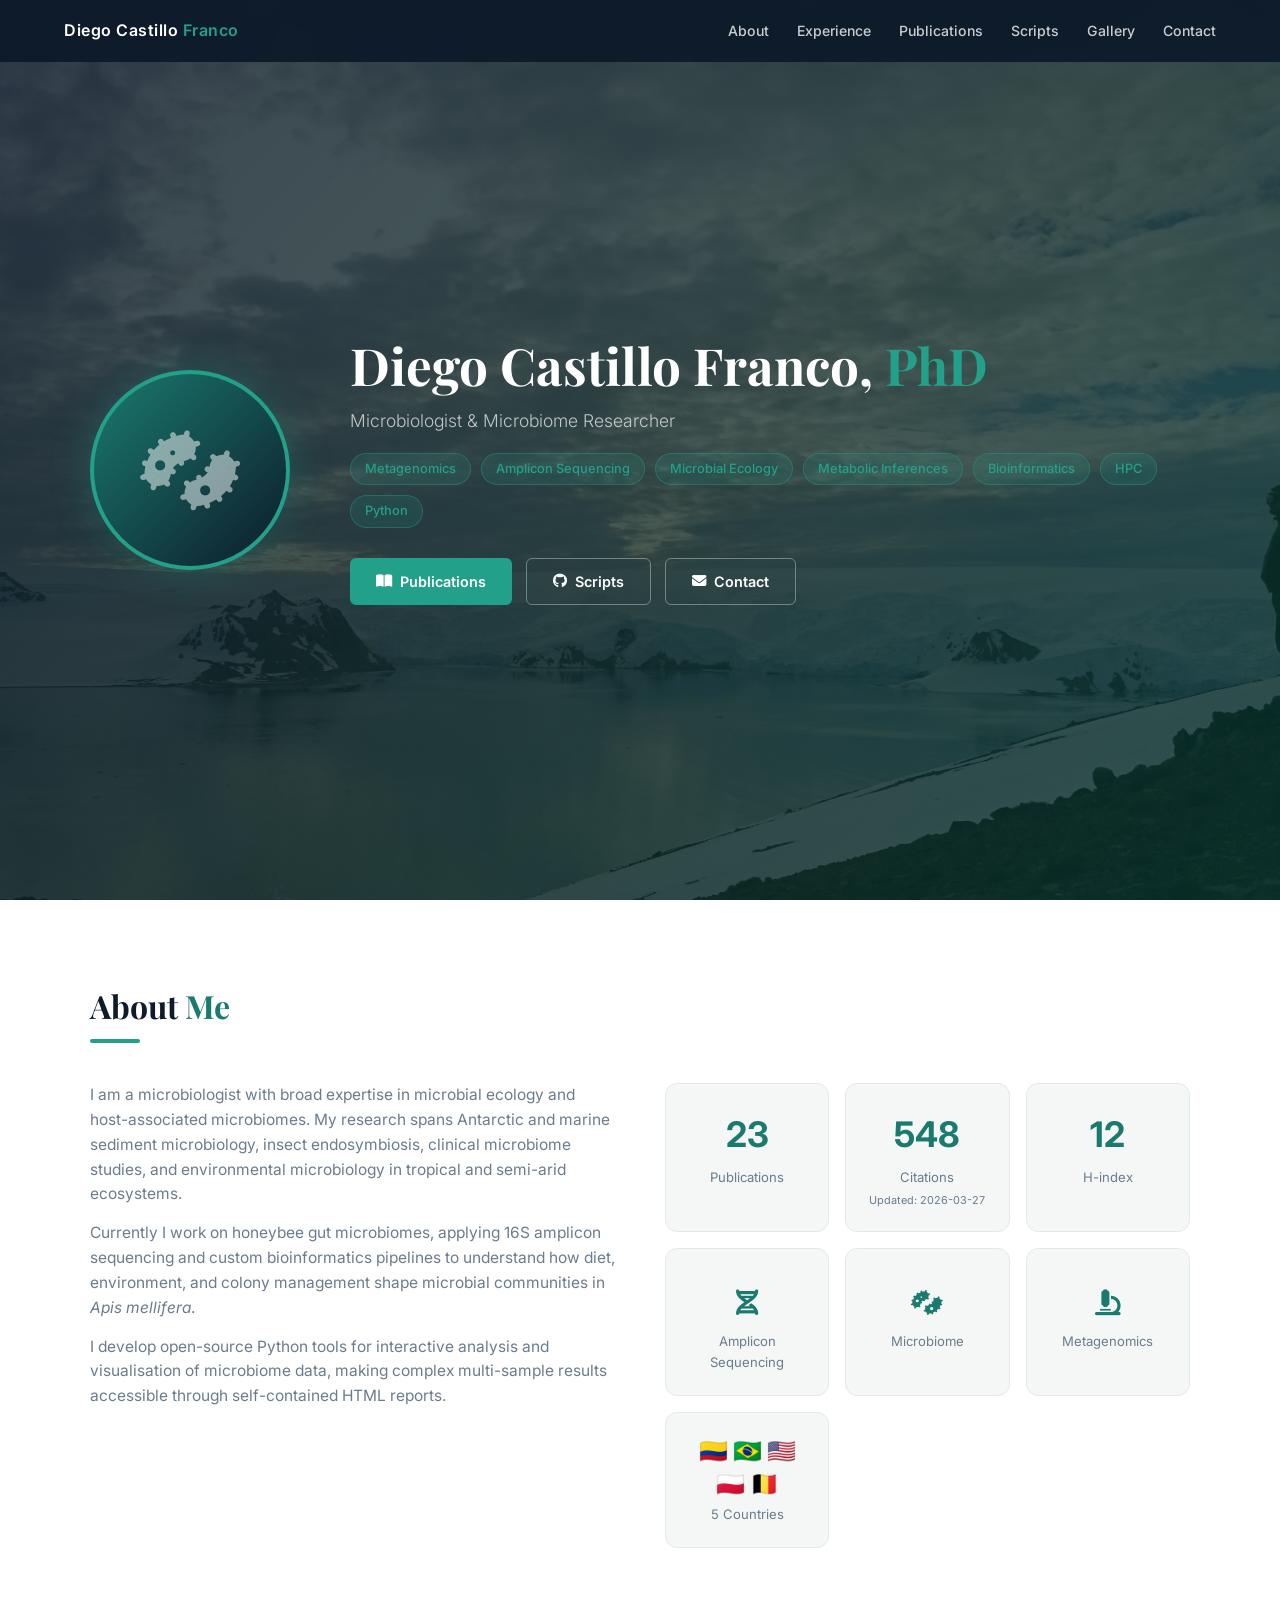
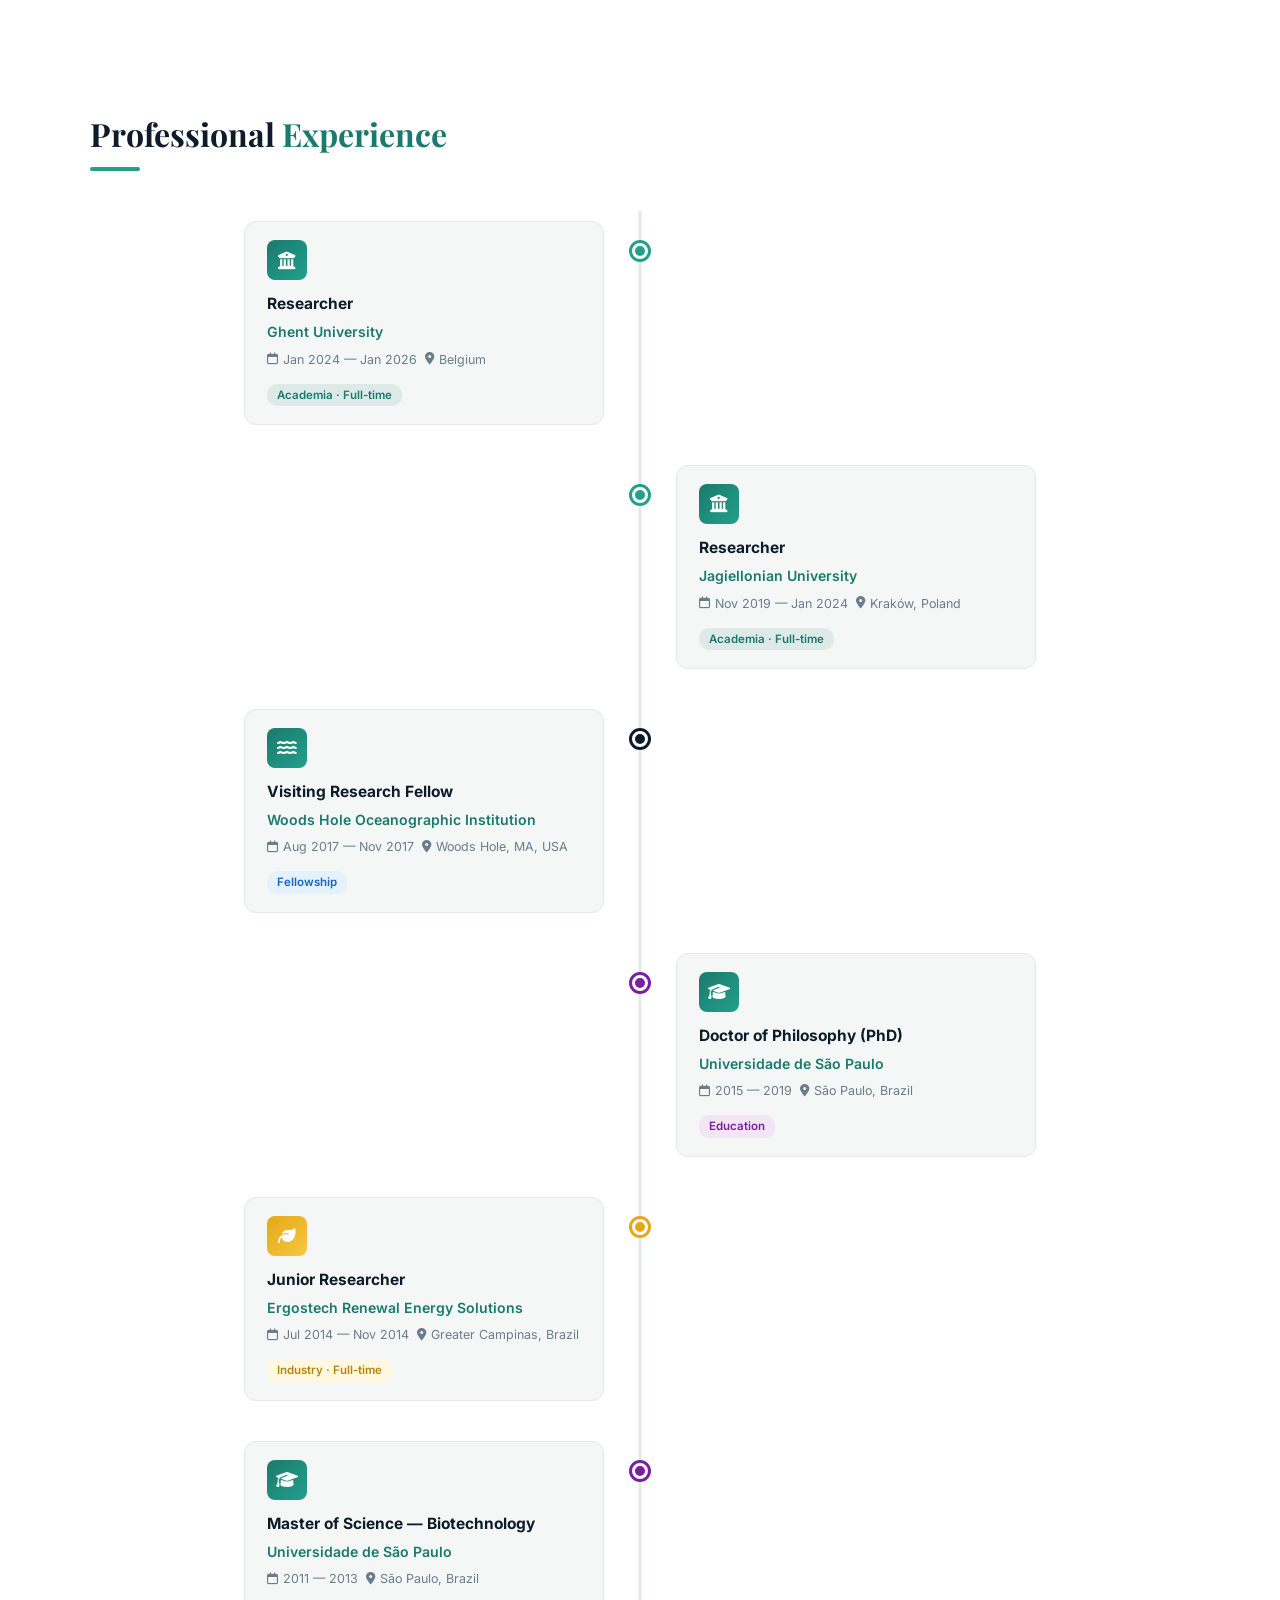
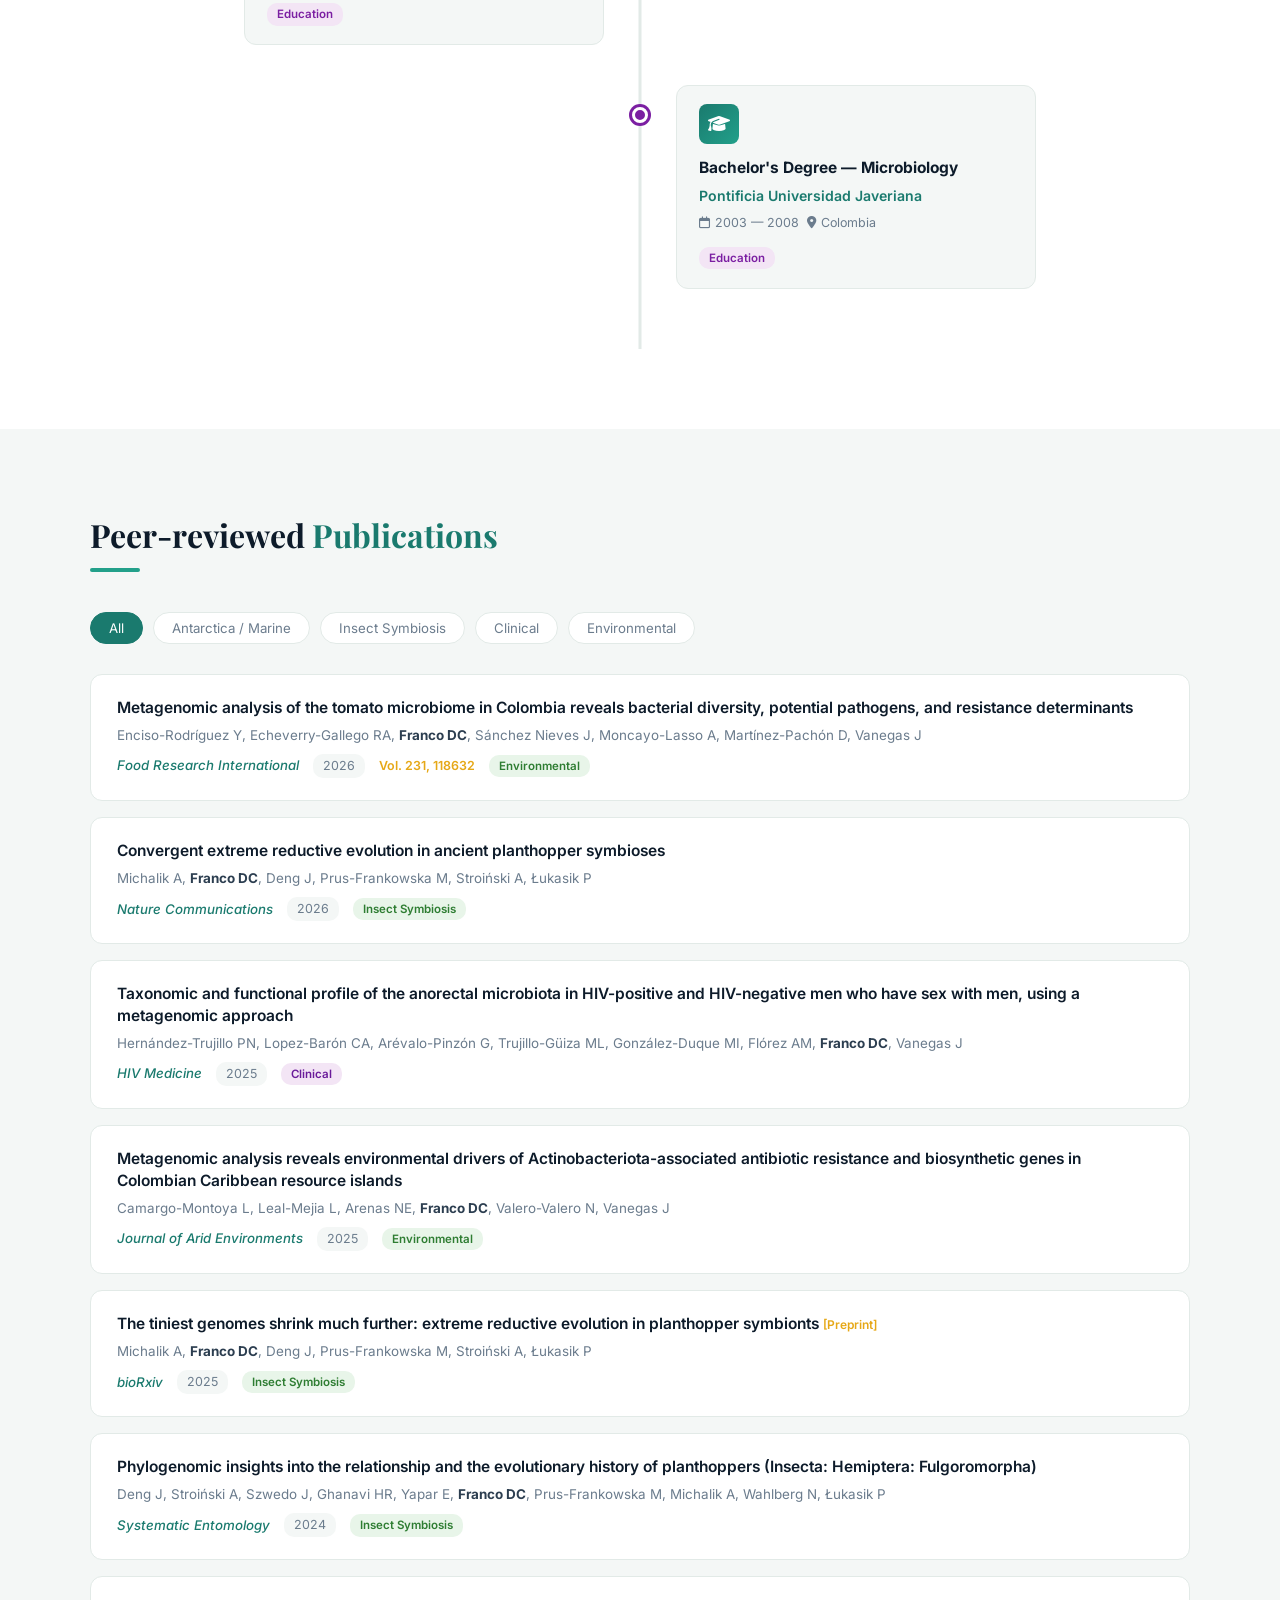
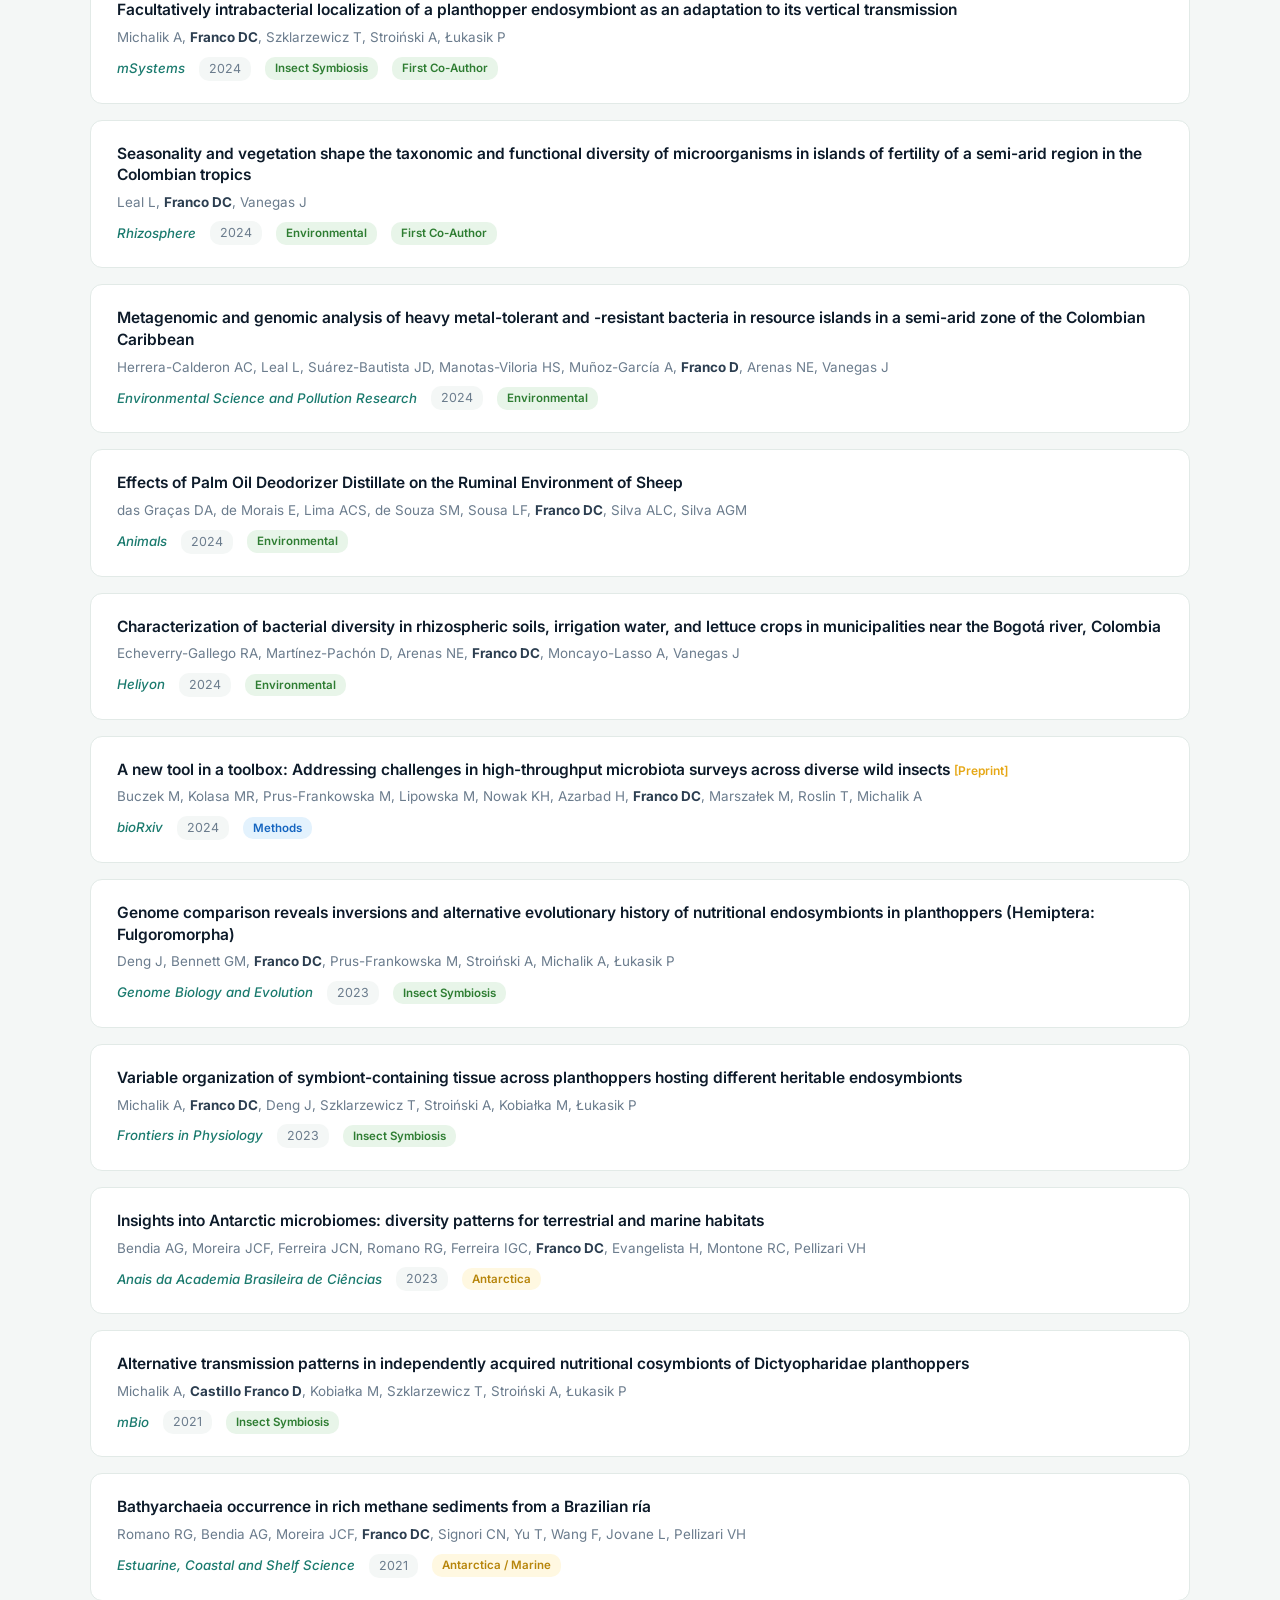
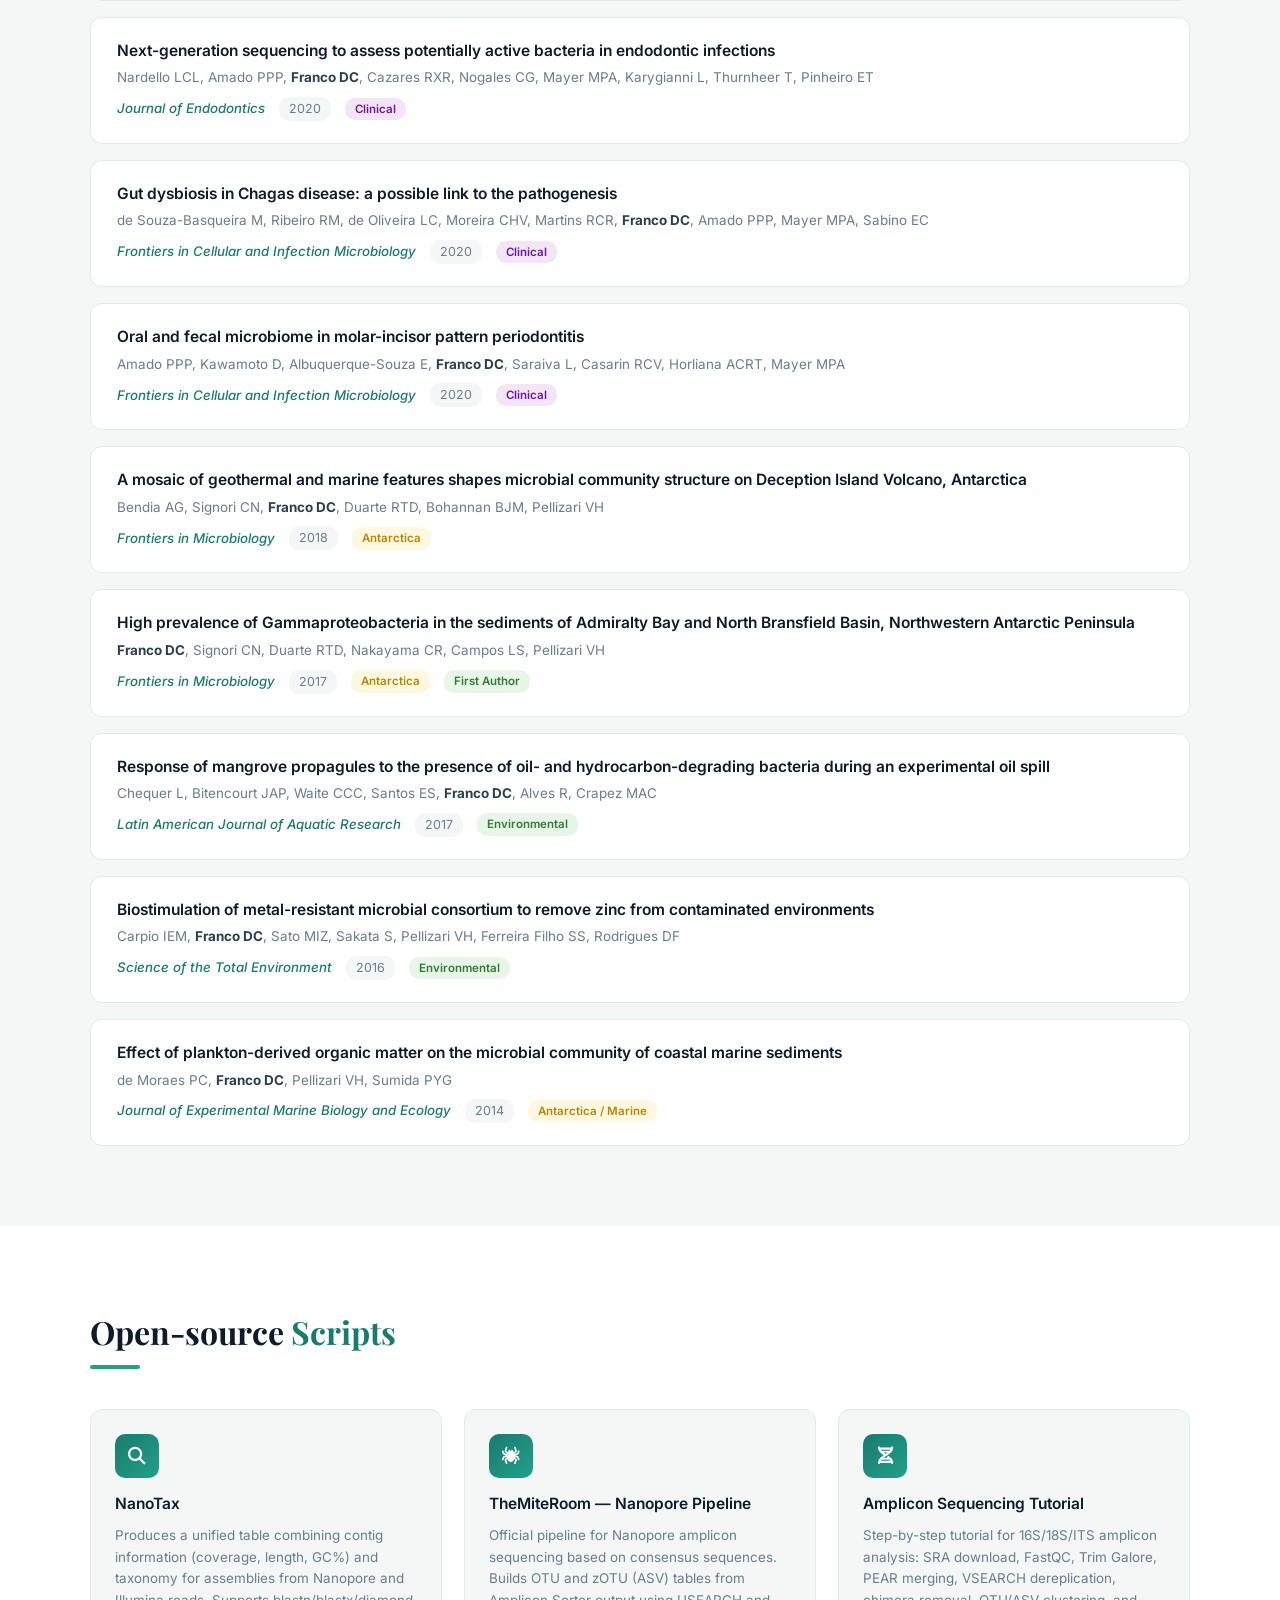
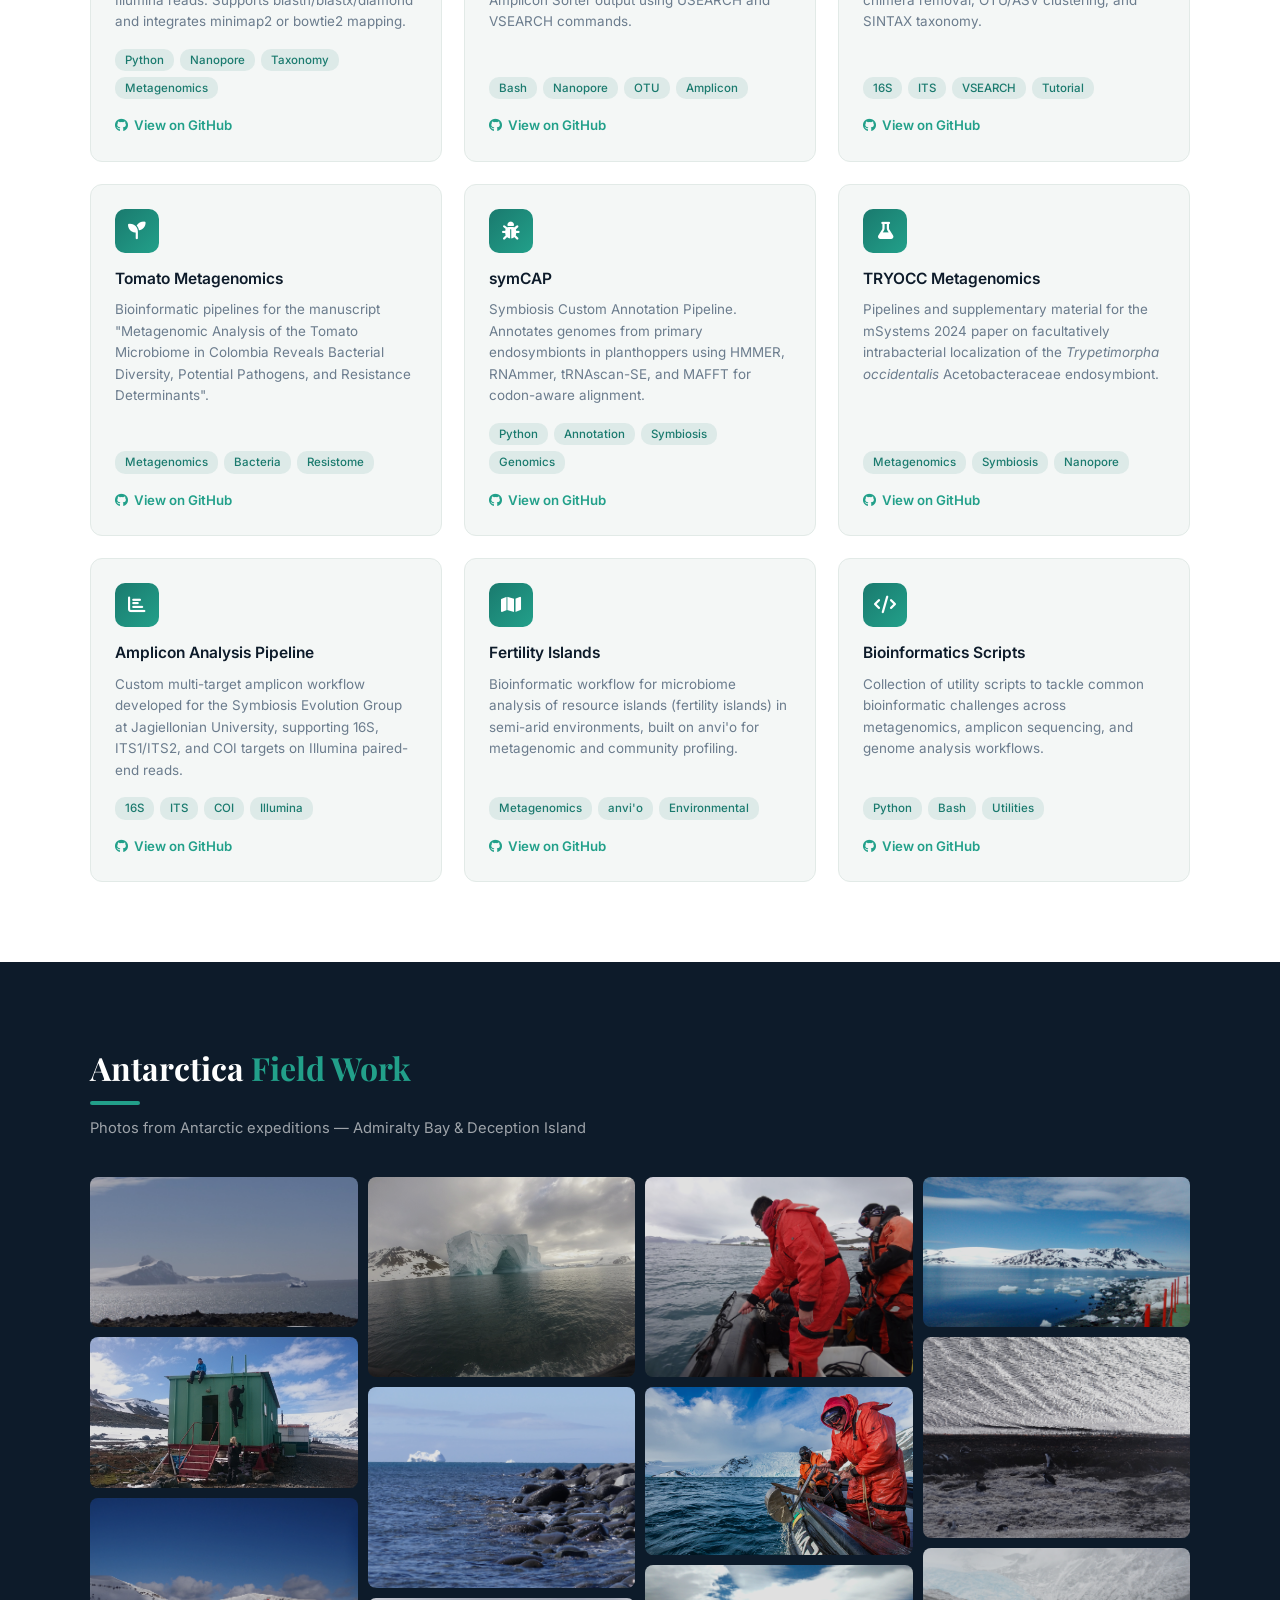
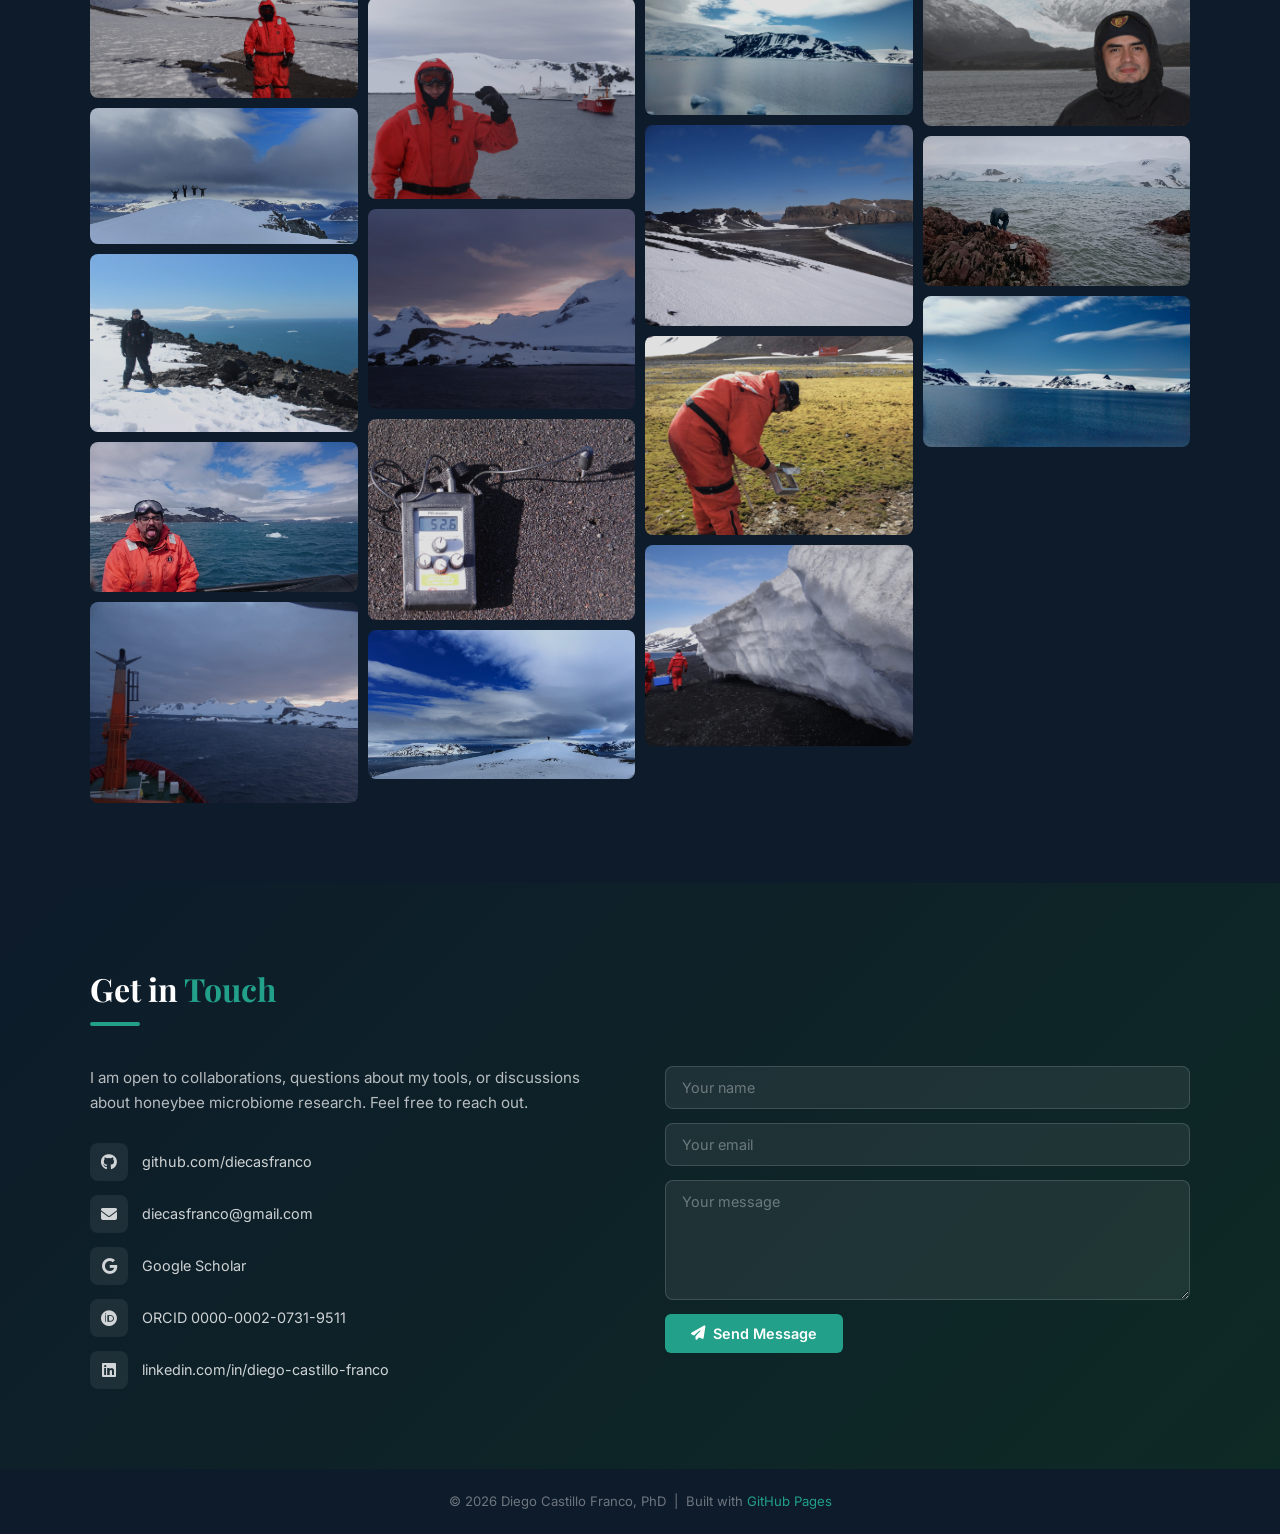
==== index.html @ 4d7ad2fe "Remove deleted photos from gallery grid, reindex lightbox Co-Authored-By: Claude Sonnet 4.6 <noreply" ====
<!DOCTYPE html>
<html lang="en">
<head>
  <meta charset="UTF-8">
  <meta name="viewport" content="width=device-width, initial-scale=1.0">
  <title>Diego Castillo Franco, PhD — Microbiome Researcher</title>
  <link href="https://fonts.googleapis.com/css2?family=Inter:wght@300;400;500;600;700&family=Playfair+Display:wght@700&display=swap" rel="stylesheet">
  <link rel="stylesheet" href="https://cdnjs.cloudflare.com/ajax/libs/font-awesome/6.5.0/css/all.min.css">
  <style>
    :root {
      --navy:   #0d1b2a;
      --teal:   #1a7a6e;
      --teal2:  #22a08a;
      --gold:   #e6a817;
      --light:  #f4f7f6;
      --white:  #ffffff;
      --text:   #2c3e50;
      --muted:  #6b7c8d;
      --card:   #ffffff;
      --border: #e2eae7;
    }

    * { box-sizing: border-box; margin: 0; padding: 0; }

    html { scroll-behavior: smooth; }

    body {
      font-family: 'Inter', sans-serif;
      color: var(--text);
      background: var(--light);
      line-height: 1.6;
    }

    /* ── NAV ── */
    nav {
      position: fixed; top: 0; left: 0; right: 0; z-index: 100;
      background: rgba(13,27,42,0.96);
      backdrop-filter: blur(8px);
      display: flex; align-items: center; justify-content: space-between;
      padding: 0 5%;
      height: 62px;
    }
    .nav-logo {
      color: var(--white); font-weight: 600; font-size: 1rem; letter-spacing: .5px;
      text-decoration: none;
    }
    .nav-logo span { color: var(--teal2); }
    .nav-links { display: flex; gap: 28px; list-style: none; }
    .nav-links a {
      color: rgba(255,255,255,.78); text-decoration: none; font-size: .88rem;
      font-weight: 500; transition: color .2s;
    }
    .nav-links a:hover { color: var(--teal2); }

    /* ── HERO ── */
    #hero {
      min-height: 100vh;
      background: url("antartica/DSC_0459.JPG") center center / cover no-repeat;
      display: flex; align-items: center;
      padding: 100px 5% 60px;
      position: relative; overflow: hidden;
    }
    #hero::before {
      content: "";
      position: absolute; inset: 0;
      background: linear-gradient(135deg, rgba(13,27,42,0.82) 0%, rgba(14,42,37,0.75) 55%, rgba(10,61,53,0.70) 100%);
    }
    .hero-inner {
      max-width: 1100px; margin: 0 auto;
      display: flex; align-items: center; gap: 60px;
      position: relative;
    }
    .hero-avatar {
      width: 200px; height: 200px; flex-shrink: 0;
      border-radius: 50%;
      border: 4px solid var(--teal2);
      background: linear-gradient(135deg, var(--teal) 0%, var(--navy) 100%);
      display: flex; align-items: center; justify-content: center;
      font-size: 5rem; color: rgba(255,255,255,.5);
      box-shadow: 0 0 40px rgba(34,160,138,.3);
      overflow: hidden;
    }
    .hero-avatar img {
      width: 100%; height: 100%; object-fit: cover; border-radius: 50%;
    }
    .hero-text h1 {
      font-family: 'Playfair Display', serif;
      font-size: clamp(2rem, 4vw, 3.2rem);
      color: var(--white);
      line-height: 1.2;
    }
    .hero-text h1 span { color: var(--teal2); }
    .hero-subtitle {
      margin-top: 10px;
      font-size: 1.1rem; color: rgba(255,255,255,.7); font-weight: 300;
    }
    .hero-tags {
      margin-top: 18px; display: flex; flex-wrap: wrap; gap: 10px;
    }
    .tag {
      background: rgba(34,160,138,.15);
      border: 1px solid rgba(34,160,138,.4);
      color: var(--teal2);
      padding: 5px 14px; border-radius: 20px;
      font-size: .8rem; font-weight: 500;
    }
    .hero-btns { margin-top: 30px; display: flex; gap: 14px; flex-wrap: wrap; }
    .btn {
      padding: 11px 26px; border-radius: 6px;
      font-size: .9rem; font-weight: 600;
      text-decoration: none; transition: all .2s; cursor: pointer;
      display: inline-flex; align-items: center; gap: 8px;
    }
    .btn-primary { background: var(--teal2); color: var(--white); }
    .btn-primary:hover { background: #1d8f7e; transform: translateY(-1px); }
    .btn-outline {
      background: transparent; color: var(--white);
      border: 1px solid rgba(255,255,255,.35);
    }
    .btn-outline:hover { border-color: var(--teal2); color: var(--teal2); transform: translateY(-1px); }

    /* ── SECTIONS ── */
    section { padding: 80px 5%; }
    .section-inner { max-width: 1100px; margin: 0 auto; }
    .section-title {
      font-family: 'Playfair Display', serif;
      font-size: 2rem; color: var(--navy);
      margin-bottom: 8px;
    }
    .section-title span { color: var(--teal); }
    .section-line {
      width: 50px; height: 4px;
      background: var(--teal2); border-radius: 2px;
      margin-bottom: 40px;
    }

    /* ── ABOUT ── */
    #about { background: var(--white); }
    .about-grid {
      display: grid; grid-template-columns: 1fr 1fr; gap: 50px;
      align-items: start;
    }
    .about-text p { color: var(--muted); margin-bottom: 14px; font-size: .97rem; }
    .about-stats {
      display: grid; grid-template-columns: repeat(auto-fill, minmax(120px, 1fr)); gap: 16px;
    }
    .stat-card {
      background: var(--light);
      border-radius: 12px; padding: 22px;
      text-align: center;
      border: 1px solid var(--border);
    }
    .stat-card .num {
      font-size: 2.2rem; font-weight: 700; color: var(--teal);
    }
    .stat-card .lbl { font-size: .82rem; color: var(--muted); margin-top: 4px; }

    /* ── TIMELINE ── */
    #experience { background: var(--white); }
    .timeline {
      position: relative; max-width: 860px; margin: 0 auto;
      padding: 10px 0 20px;
    }
    .timeline::before {
      content: ""; position: absolute;
      left: 50%; top: 0; bottom: 0;
      width: 3px; background: var(--border);
      transform: translateX(-50%);
    }
    .tl-item {
      display: flex; justify-content: flex-end;
      padding-right: calc(50% + 36px);
      margin-bottom: 40px; position: relative;
    }
    .tl-item.right {
      justify-content: flex-start;
      padding-right: 0; padding-left: calc(50% + 36px);
    }
    .tl-dot {
      position: absolute; left: 50%; top: 22px;
      width: 16px; height: 16px; border-radius: 50%;
      background: var(--teal2); border: 3px solid var(--white);
      box-shadow: 0 0 0 3px var(--teal2);
      transform: translateX(-50%); z-index: 1;
    }
    .tl-dot.gold  { background: var(--gold);  box-shadow: 0 0 0 3px var(--gold); }
    .tl-dot.navy  { background: var(--navy);  box-shadow: 0 0 0 3px var(--navy); }
    .tl-card {
      background: var(--light); border: 1px solid var(--border);
      border-radius: 12px; padding: 18px 22px;
      max-width: 360px; width: 100%;
      transition: box-shadow .2s, transform .2s;
    }
    .tl-card:hover { box-shadow: 0 6px 24px rgba(0,0,0,.08); transform: translateY(-2px); }
    .tl-card .tl-role {
      font-weight: 700; color: var(--navy); font-size: .97rem; margin-bottom: 4px;
    }
    .tl-card .tl-org {
      font-size: .88rem; color: var(--teal); font-weight: 600; margin-bottom: 6px;
    }
    .tl-card .tl-meta {
      display: flex; flex-wrap: wrap; gap: 8px; margin-bottom: 8px;
    }
    .tl-card .tl-date {
      font-size: .78rem; color: var(--muted);
      display: flex; align-items: center; gap: 5px;
    }
    .tl-card .tl-loc {
      font-size: .78rem; color: var(--muted);
      display: flex; align-items: center; gap: 5px;
    }
    .tl-type {
      display: inline-block; font-size: .72rem; font-weight: 600;
      padding: 2px 10px; border-radius: 10px; margin-top: 6px;
    }
    .tl-type.academia  { background: rgba(26,122,110,.1); color: var(--teal); }
    .tl-type.industry  { background: #fff8e1; color: #b7850a; }
    .tl-type.fellowship{ background: #e3f2fd; color: #1565c0; }
    .tl-logo {
      height: 40px; margin-bottom: 12px;
      display: flex; align-items: center;
    }
    .tl-logo img {
      max-height: 40px; max-width: 160px;
      object-fit: contain; filter: none;
    }
    .tl-logo .tl-logo-icon {
      width: 40px; height: 40px; border-radius: 8px;
      background: linear-gradient(135deg, var(--teal) 0%, var(--teal2) 100%);
      display: flex; align-items: center; justify-content: center;
      color: white; font-size: 1.1rem;
    }

    @media (max-width: 768px) {
      .timeline::before { left: 18px; }
      .tl-item, .tl-item.right {
        justify-content: flex-start;
        padding-right: 0; padding-left: 50px;
      }
      .tl-dot { left: 18px; }
      .tl-card { max-width: 100%; }
    }

    /* ── PUBLICATIONS ── */
    #publications { background: var(--light); }
    .pub-filters {
      display: flex; gap: 10px; flex-wrap: wrap; margin-bottom: 30px;
    }
    .filter-btn {
      padding: 7px 18px; border-radius: 20px; border: 1px solid var(--border);
      background: var(--white); color: var(--muted); font-size: .83rem;
      cursor: pointer; transition: all .2s; font-family: inherit;
    }
    .filter-btn.active, .filter-btn:hover {
      background: var(--teal); color: var(--white); border-color: var(--teal);
    }
    .pub-list { display: flex; flex-direction: column; gap: 16px; }
    .pub-card {
      background: var(--card); border-radius: 12px;
      padding: 22px 26px; border: 1px solid var(--border);
      transition: box-shadow .2s, transform .2s;
    }
    .pub-card:hover { box-shadow: 0 6px 24px rgba(0,0,0,.08); transform: translateY(-2px); }
    .pub-card .pub-title {
      font-weight: 600; color: var(--navy); font-size: .97rem;
      margin-bottom: 6px; line-height: 1.4;
    }
    .pub-card .pub-title a { color: inherit; text-decoration: none; }
    .pub-card .pub-title a:hover { color: var(--teal); }
    .pub-card .pub-authors { font-size: .84rem; color: var(--muted); margin-bottom: 8px; }
    .pub-card .pub-authors strong { color: var(--text); }
    .pub-card .pub-meta {
      display: flex; align-items: center; gap: 14px; flex-wrap: wrap;
    }
    .pub-journal { font-size: .83rem; color: var(--teal); font-weight: 500; font-style: italic; }
    .pub-year {
      font-size: .78rem; background: var(--light);
      padding: 2px 10px; border-radius: 10px; color: var(--muted);
    }
    .pub-cited {
      font-size: .78rem; color: var(--gold); font-weight: 600;
    }
    .pub-cited i { margin-right: 4px; }
    .pub-badge {
      font-size: .72rem; padding: 2px 10px; border-radius: 10px;
      font-weight: 600;
    }
    .badge-bee    { background: #fff8e1; color: #b7850a; }
    .badge-micro  { background: #e8f5e9; color: #2e7d32; }
    .badge-method { background: #e3f2fd; color: #1565c0; }
    .badge-review { background: #f3e5f5; color: #6a1b9a; }

    /* ── SCRIPTS ── */
    #scripts { background: var(--white); }
    .scripts-grid {
      display: grid; grid-template-columns: repeat(auto-fill, minmax(300px, 1fr));
      gap: 22px;
    }
    .script-card {
      background: var(--light); border-radius: 12px;
      padding: 24px; border: 1px solid var(--border);
      transition: box-shadow .2s, transform .2s;
      display: flex; flex-direction: column;
    }
    .script-card:hover { box-shadow: 0 6px 24px rgba(0,0,0,.08); transform: translateY(-2px); }
    .script-icon {
      width: 44px; height: 44px; border-radius: 10px;
      background: linear-gradient(135deg, var(--teal) 0%, var(--teal2) 100%);
      display: flex; align-items: center; justify-content: center;
      color: white; font-size: 1.1rem; margin-bottom: 14px;
    }
    .script-card h3 { font-size: .97rem; font-weight: 600; color: var(--navy); margin-bottom: 8px; }
    .script-card p  { font-size: .84rem; color: var(--muted); flex: 1; margin-bottom: 16px; }
    .script-tags { display: flex; gap: 6px; flex-wrap: wrap; margin-bottom: 16px; }
    .script-tag {
      font-size: .72rem; padding: 2px 10px; border-radius: 10px;
      background: rgba(26,122,110,.1); color: var(--teal); font-weight: 500;
    }
    .script-link {
      font-size: .83rem; font-weight: 600; color: var(--teal2);
      text-decoration: none; display: flex; align-items: center; gap: 6px;
    }
    .script-link:hover { color: var(--teal); }

    /* ── CONTACT ── */
    #contact {
      background: linear-gradient(135deg, var(--navy) 0%, #0e2a25 100%);
      color: var(--white);
    }
    #contact .section-title { color: var(--white); }
    .contact-grid {
      display: grid; grid-template-columns: 1fr 1fr; gap: 50px;
      align-items: start;
    }
    .contact-info p { color: rgba(255,255,255,.7); font-size: .95rem; margin-bottom: 28px; }
    .contact-links { display: flex; flex-direction: column; gap: 14px; }
    .contact-link {
      display: flex; align-items: center; gap: 14px;
      color: rgba(255,255,255,.8); text-decoration: none;
      font-size: .9rem; transition: color .2s;
    }
    .contact-link:hover { color: var(--teal2); }
    .contact-link i {
      width: 38px; height: 38px; border-radius: 8px;
      background: rgba(255,255,255,.07);
      display: flex; align-items: center; justify-content: center;
      font-size: 1rem; flex-shrink: 0;
    }
    .contact-form { display: flex; flex-direction: column; gap: 14px; }
    .contact-form input, .contact-form textarea {
      background: rgba(255,255,255,.07);
      border: 1px solid rgba(255,255,255,.15);
      border-radius: 8px; padding: 12px 16px;
      color: var(--white); font-family: inherit; font-size: .9rem;
      outline: none; transition: border-color .2s;
    }
    .contact-form input::placeholder,
    .contact-form textarea::placeholder { color: rgba(255,255,255,.35); }
    .contact-form input:focus,
    .contact-form textarea:focus { border-color: var(--teal2); }
    .contact-form textarea { resize: vertical; min-height: 120px; }
    .contact-form .btn-primary { align-self: flex-start; border: none; font-family: inherit; }

    /* ── GALLERY ── */
    #gallery { background: var(--navy); }
    #gallery .section-title { color: var(--white); }
    #gallery .section-line  { background: var(--teal2); }
    #gallery .section-subtitle { color: rgba(255,255,255,.6); margin-top:-28px; margin-bottom:36px; font-size:.92rem; }
    .gallery-grid {
      columns: 4 200px; column-gap: 10px;
    }
    .gallery-item {
      break-inside: avoid; margin-bottom: 10px;
      cursor: pointer; overflow: hidden; border-radius: 8px;
      position: relative;
    }
    .gallery-item img {
      width: 100%; display: block;
      transition: transform .3s, filter .3s;
      filter: brightness(.88);
    }
    .gallery-item:hover img { transform: scale(1.04); filter: brightness(1); }

    /* lightbox */
    #lightbox {
      display: none; position: fixed; inset: 0; z-index: 999;
      background: rgba(0,0,0,.92);
      align-items: center; justify-content: center;
    }
    #lightbox.open { display: flex; }
    #lightbox img {
      max-width: 90vw; max-height: 90vh;
      border-radius: 6px; box-shadow: 0 0 60px rgba(0,0,0,.8);
    }
    #lb-close {
      position: absolute; top: 20px; right: 28px;
      color: white; font-size: 2rem; cursor: pointer; line-height: 1;
      background: none; border: none;
    }
    #lb-prev, #lb-next {
      position: absolute; top: 50%; transform: translateY(-50%);
      color: white; font-size: 2rem; cursor: pointer;
      background: rgba(255,255,255,.1); border: none;
      padding: 12px 18px; border-radius: 6px; transition: background .2s;
    }
    #lb-prev { left: 16px; }
    #lb-next { right: 16px; }
    #lb-prev:hover, #lb-next:hover { background: rgba(255,255,255,.25); }

    /* ── FOOTER ── */
    footer {
      background: var(--navy); color: rgba(255,255,255,.4);
      text-align: center; padding: 22px;
      font-size: .82rem;
    }
    footer a { color: var(--teal2); text-decoration: none; }

    /* ── RESPONSIVE ── */
    @media (max-width: 768px) {
      .hero-inner  { flex-direction: column; text-align: center; gap: 30px; }
      .hero-tags, .hero-btns { justify-content: center; }
      .about-grid, .contact-grid { grid-template-columns: 1fr; }
      .nav-links { display: none; }
    }
  </style>
</head>
<body>

<!-- NAV -->
<nav>
  <a class="nav-logo" href="#hero">Diego Castillo <span>Franco</span></a>
  <ul class="nav-links">
    <li><a href="#about">About</a></li>
    <li><a href="#experience">Experience</a></li>
    <li><a href="#publications">Publications</a></li>
    <li><a href="#scripts">Scripts</a></li>
    <li><a href="#gallery">Gallery</a></li>
    <li><a href="#contact">Contact</a></li>
  </ul>
</nav>

<!-- HERO -->
<section id="hero">
  <div class="hero-inner">
    <div class="hero-avatar">
      <img src="photo.jpg" alt="Diego Castillo Franco"
           onerror="this.style.display='none';this.parentElement.innerHTML='<i class=\'fa-solid fa-bacteria\'></i>'">
    </div>
    <div class="hero-text">
      <h1>Diego Castillo Franco, <span>PhD</span></h1>
      <p class="hero-subtitle">Microbiologist &amp; Microbiome Researcher</p>
      <div class="hero-tags">
        <span class="tag">Metagenomics</span>
        <span class="tag">Amplicon Sequencing</span>
        <span class="tag">Microbial Ecology</span>
        <span class="tag">Metabolic Inferences</span>
        <span class="tag">Bioinformatics</span>
        <span class="tag">HPC</span>
        <span class="tag">Python</span>
      </div>
      <div class="hero-btns">
        <a class="btn btn-primary" href="#publications"><i class="fa-solid fa-book-open"></i> Publications</a>
        <a class="btn btn-outline" href="#scripts"><i class="fa-brands fa-github"></i> Scripts</a>
        <a class="btn btn-outline" href="#contact"><i class="fa-solid fa-envelope"></i> Contact</a>
      </div>
    </div>
  </div>
</section>

<!-- ABOUT -->
<section id="about">
  <div class="section-inner">
    <h2 class="section-title">About <span>Me</span></h2>
    <div class="section-line"></div>
    <div class="about-grid">
      <div class="about-text">
        <p>
          I am a microbiologist with broad expertise in microbial ecology and
          host-associated microbiomes. My research spans Antarctic and marine
          sediment microbiology, insect endosymbiosis, clinical microbiome studies,
          and environmental microbiology in tropical and semi-arid ecosystems.
        </p>
        <p>
          Currently I work on honeybee gut microbiomes, applying 16S amplicon
          sequencing and custom bioinformatics pipelines to understand how diet,
          environment, and colony management shape microbial communities in
          <em>Apis mellifera</em>.
        </p>
        <p>
          I develop open-source Python tools for interactive analysis and
          visualisation of microbiome data, making complex multi-sample results
          accessible through self-contained HTML reports.
        </p>
      </div>
      <div class="about-stats">
        <div class="stat-card">
          <div class="num" id="stat-pubs">—</div>
          <div class="lbl">Publications</div>
        </div>
        <div class="stat-card" style="cursor:pointer" onclick="window.open('https://scholar.google.com/citations?user=CieheMcAAAAJ&hl=en','_blank')">
          <div class="num" id="stat-cites">—</div>
          <div class="lbl">Citations</div>
          <div id="scholar-updated" style="font-size:.68rem;color:var(--muted);margin-top:4px"></div>
        </div>
        <div class="stat-card" style="cursor:pointer" onclick="window.open('https://scholar.google.com/citations?user=CieheMcAAAAJ&hl=en','_blank')">
          <div class="num" id="stat-hindex">—</div>
          <div class="lbl">H-index</div>
        </div>
        <div class="stat-card">
          <div class="num"><i class="fa-solid fa-dna" style="font-size:1.6rem;color:var(--teal)"></i></div>
          <div class="lbl">Amplicon Sequencing</div>
        </div>
        <div class="stat-card">
          <div class="num"><i class="fa-solid fa-bacteria" style="font-size:1.6rem;color:var(--teal)"></i></div>
          <div class="lbl">Microbiome</div>
        </div>
        <div class="stat-card">
          <div class="num"><i class="fa-solid fa-microscope" style="font-size:1.6rem;color:var(--teal)"></i></div>
          <div class="lbl">Metagenomics</div>
        </div>
        <div class="stat-card">
          <div class="num" style="font-size:1.45rem;line-height:1.4">🇨🇴 🇧🇷 🇺🇸 🇵🇱 🇧🇪</div>
          <div class="lbl">5 Countries</div>
        </div>
      </div>
    </div>
  </div>
</section>

<!-- PROFESSIONAL EXPERIENCE -->
<section id="experience">
  <div class="section-inner">
    <h2 class="section-title">Professional <span>Experience</span></h2>
    <div class="section-line"></div>
    <div class="timeline">

      <!-- Ghent University -->
      <div class="tl-item">
        <div class="tl-dot"></div>
        <div class="tl-card">
          <div class="tl-logo"><img src="https://upload.wikimedia.org/wikipedia/commons/6/6a/University_Ghent_logo.svg" alt="Ghent University" onerror="this.parentElement.innerHTML='<div class=\'tl-logo-icon\'><i class=\'fa-solid fa-building-columns\'></i></div>'"></div>
          <div class="tl-role">Researcher</div>
          <div class="tl-org">Ghent University</div>
          <div class="tl-meta">
            <span class="tl-date"><i class="fa-regular fa-calendar"></i> Jan 2024 — Jan 2026</span>
            <span class="tl-loc"><i class="fa-solid fa-location-dot"></i> Belgium</span>
          </div>
          <span class="tl-type academia">Academia · Full-time</span>
        </div>
      </div>

      <!-- Jagiellonian University -->
      <div class="tl-item right">
        <div class="tl-dot"></div>
        <div class="tl-card">
          <div class="tl-logo"><img src="https://upload.wikimedia.org/wikipedia/commons/5/50/POL_Jagiellonian_University_logo_BW.svg" alt="Jagiellonian University" onerror="this.parentElement.innerHTML='<div class=\'tl-logo-icon\'><i class=\'fa-solid fa-building-columns\'></i></div>'"></div>
          <div class="tl-role">Researcher</div>
          <div class="tl-org">Jagiellonian University</div>
          <div class="tl-meta">
            <span class="tl-date"><i class="fa-regular fa-calendar"></i> Nov 2019 — Jan 2024</span>
            <span class="tl-loc"><i class="fa-solid fa-location-dot"></i> Kraków, Poland</span>
          </div>
          <span class="tl-type academia">Academia · Full-time</span>
        </div>
      </div>

      <!-- Woods Hole -->
      <div class="tl-item">
        <div class="tl-dot navy"></div>
        <div class="tl-card">
          <div class="tl-logo"><img src="https://upload.wikimedia.org/wikipedia/en/d/d7/WHOI_logo.png" alt="Woods Hole Oceanographic Institution" onerror="this.parentElement.innerHTML='<div class=\'tl-logo-icon\'><i class=\'fa-solid fa-water\'></i></div>'"></div>
          <div class="tl-role">Visiting Research Fellow</div>
          <div class="tl-org">Woods Hole Oceanographic Institution</div>
          <div class="tl-meta">
            <span class="tl-date"><i class="fa-regular fa-calendar"></i> Aug 2017 — Nov 2017</span>
            <span class="tl-loc"><i class="fa-solid fa-location-dot"></i> Woods Hole, MA, USA</span>
          </div>
          <span class="tl-type fellowship">Fellowship</span>
        </div>
      </div>

      <!-- PhD -->
      <div class="tl-item right">
        <div class="tl-dot" style="background:#7b1fa2;box-shadow:0 0 0 3px #7b1fa2"></div>
        <div class="tl-card">
          <div class="tl-logo"><img src="https://upload.wikimedia.org/wikipedia/commons/4/4b/Webysther_20160310_-_Logo_USP.svg" alt="Universidade de São Paulo" onerror="this.parentElement.innerHTML='<div class=\'tl-logo-icon\'><i class=\'fa-solid fa-graduation-cap\'></i></div>'"></div>
          <div class="tl-role">Doctor of Philosophy (PhD)</div>
          <div class="tl-org">Universidade de São Paulo</div>
          <div class="tl-meta">
            <span class="tl-date"><i class="fa-regular fa-calendar"></i> 2015 — 2019</span>
            <span class="tl-loc"><i class="fa-solid fa-location-dot"></i> São Paulo, Brazil</span>
          </div>
          <span class="tl-type" style="background:#f3e5f5;color:#7b1fa2;">Education</span>
        </div>
      </div>

      <!-- Ergostech -->
      <div class="tl-item">
        <div class="tl-dot gold"></div>
        <div class="tl-card">
          <div class="tl-logo"><div class="tl-logo-icon" style="background:linear-gradient(135deg,#e6a817,#f5c842)"><i class="fa-solid fa-leaf"></i></div></div>
          <div class="tl-role">Junior Researcher</div>
          <div class="tl-org">Ergostech Renewal Energy Solutions</div>
          <div class="tl-meta">
            <span class="tl-date"><i class="fa-regular fa-calendar"></i> Jul 2014 — Nov 2014</span>
            <span class="tl-loc"><i class="fa-solid fa-location-dot"></i> Greater Campinas, Brazil</span>
          </div>
          <span class="tl-type industry">Industry · Full-time</span>
        </div>
      </div>

      <!-- MSc -->
      <div class="tl-item">
        <div class="tl-dot" style="background:#7b1fa2;box-shadow:0 0 0 3px #7b1fa2"></div>
        <div class="tl-card">
          <div class="tl-logo"><img src="https://upload.wikimedia.org/wikipedia/commons/4/4b/Webysther_20160310_-_Logo_USP.svg" alt="Universidade de São Paulo" onerror="this.parentElement.innerHTML='<div class=\'tl-logo-icon\'><i class=\'fa-solid fa-graduation-cap\'></i></div>'"></div>
          <div class="tl-role">Master of Science — Biotechnology</div>
          <div class="tl-org">Universidade de São Paulo</div>
          <div class="tl-meta">
            <span class="tl-date"><i class="fa-regular fa-calendar"></i> 2011 — 2013</span>
            <span class="tl-loc"><i class="fa-solid fa-location-dot"></i> São Paulo, Brazil</span>
          </div>
          <span class="tl-type" style="background:#f3e5f5;color:#7b1fa2;">Education</span>
        </div>
      </div>

      <!-- BSc -->
      <div class="tl-item right">
        <div class="tl-dot" style="background:#7b1fa2;box-shadow:0 0 0 3px #7b1fa2"></div>
        <div class="tl-card">
          <div class="tl-logo"><img src="https://upload.wikimedia.org/wikipedia/commons/5/5a/Logo_Javeriana_Actualizado.svg" alt="Pontificia Universidad Javeriana" onerror="this.parentElement.innerHTML='<div class=\'tl-logo-icon\'><i class=\'fa-solid fa-graduation-cap\'></i></div>'"></div>
          <div class="tl-role">Bachelor's Degree — Microbiology</div>
          <div class="tl-org">Pontificia Universidad Javeriana</div>
          <div class="tl-meta">
            <span class="tl-date"><i class="fa-regular fa-calendar"></i> 2003 — 2008</span>
            <span class="tl-loc"><i class="fa-solid fa-location-dot"></i> Colombia</span>
          </div>
          <span class="tl-type" style="background:#f3e5f5;color:#7b1fa2;">Education</span>
        </div>
      </div>

    </div>
  </div>
</section>

<!-- PUBLICATIONS -->
<section id="publications">
  <div class="section-inner">
    <h2 class="section-title">Peer-reviewed <span>Publications</span></h2>
    <div class="section-line"></div>
    <div class="pub-filters">
      <button class="filter-btn active" onclick="filterPubs('all',this)">All</button>
      <button class="filter-btn" onclick="filterPubs('antarctica',this)">Antarctica / Marine</button>
      <button class="filter-btn" onclick="filterPubs('symbiosis',this)">Insect Symbiosis</button>
      <button class="filter-btn" onclick="filterPubs('clinical',this)">Clinical</button>
      <button class="filter-btn" onclick="filterPubs('environment',this)">Environmental</button>
    </div>
    <div class="pub-list" id="pub-list">

      <!-- 2026 -->
      <div class="pub-card" data-topic="environment">
        <div class="pub-title"><a href="https://doi.org/10.1016/j.foodres.2026.118632" target="_blank">Metagenomic analysis of the tomato microbiome in Colombia reveals bacterial diversity, potential pathogens, and resistance determinants</a></div>
        <div class="pub-authors">Enciso-Rodríguez Y, Echeverry-Gallego RA, <strong>Franco DC</strong>, Sánchez Nieves J, Moncayo-Lasso A, Martínez-Pachón D, Vanegas J</div>
        <div class="pub-meta">
          <span class="pub-journal">Food Research International</span>
          <span class="pub-year">2026</span>
          <span class="pub-cited">Vol. 231, 118632</span>
          <span class="pub-badge badge-micro">Environmental</span>
        </div>
      </div>

      <div class="pub-card" data-topic="symbiosis">
        <div class="pub-title"><a href="https://scholar.google.com/citations?user=CieheMcAAAAJ" target="_blank">Convergent extreme reductive evolution in ancient planthopper symbioses</a></div>
        <div class="pub-authors">Michalik A, <strong>Franco DC</strong>, Deng J, Prus-Frankowska M, Stroiński A, Łukasik P</div>
        <div class="pub-meta">
          <span class="pub-journal">Nature Communications</span>
          <span class="pub-year">2026</span>
          <span class="pub-badge badge-micro">Insect Symbiosis</span>
        </div>
      </div>

      <!-- 2025 -->
      <div class="pub-card" data-topic="clinical">
        <div class="pub-title"><a href="https://scholar.google.com/citations?user=CieheMcAAAAJ" target="_blank">Taxonomic and functional profile of the anorectal microbiota in HIV-positive and HIV-negative men who have sex with men, using a metagenomic approach</a></div>
        <div class="pub-authors">Hernández-Trujillo PN, Lopez-Barón CA, Arévalo-Pinzón G, Trujillo-Güiza ML, González-Duque MI, Flórez AM, <strong>Franco DC</strong>, Vanegas J</div>
        <div class="pub-meta">
          <span class="pub-journal">HIV Medicine</span>
          <span class="pub-year">2025</span>
          <span class="pub-badge badge-review">Clinical</span>
        </div>
      </div>

      <div class="pub-card" data-topic="environment">
        <div class="pub-title"><a href="https://scholar.google.com/citations?user=CieheMcAAAAJ" target="_blank">Metagenomic analysis reveals environmental drivers of Actinobacteriota-associated antibiotic resistance and biosynthetic genes in Colombian Caribbean resource islands</a></div>
        <div class="pub-authors">Camargo-Montoya L, Leal-Mejia L, Arenas NE, <strong>Franco DC</strong>, Valero-Valero N, Vanegas J</div>
        <div class="pub-meta">
          <span class="pub-journal">Journal of Arid Environments</span>
          <span class="pub-year">2025</span>
          <span class="pub-badge badge-micro">Environmental</span>
        </div>
      </div>

      <div class="pub-card" data-topic="symbiosis">
        <div class="pub-title"><a href="https://www.biorxiv.org/content/10.1101/2025.05.16.654412" target="_blank">The tiniest genomes shrink much further: extreme reductive evolution in planthopper symbionts <span style="font-size:.75rem;color:#e6a817;font-weight:600;">[Preprint]</span></a></div>
        <div class="pub-authors">Michalik A, <strong>Franco DC</strong>, Deng J, Prus-Frankowska M, Stroiński A, Łukasik P</div>
        <div class="pub-meta">
          <span class="pub-journal">bioRxiv</span>
          <span class="pub-year">2025</span>
          <span class="pub-badge badge-micro">Insect Symbiosis</span>
        </div>
      </div>

      <!-- 2024 -->
      <div class="pub-card" data-topic="symbiosis">
        <div class="pub-title"><a href="https://scholar.google.com/citations?user=CieheMcAAAAJ" target="_blank">Phylogenomic insights into the relationship and the evolutionary history of planthoppers (Insecta: Hemiptera: Fulgoromorpha)</a></div>
        <div class="pub-authors">Deng J, Stroiński A, Szwedo J, Ghanavi HR, Yapar E, <strong>Franco DC</strong>, Prus-Frankowska M, Michalik A, Wahlberg N, Łukasik P</div>
        <div class="pub-meta">
          <span class="pub-journal">Systematic Entomology</span>
          <span class="pub-year">2024</span>
          <span class="pub-badge badge-micro">Insect Symbiosis</span>
        </div>
      </div>

      <div class="pub-card" data-topic="symbiosis">
        <div class="pub-title"><a href="https://journals.asm.org/doi/10.1128/msystems.00634-24" target="_blank">Facultatively intrabacterial localization of a planthopper endosymbiont as an adaptation to its vertical transmission</a></div>
        <div class="pub-authors">Michalik A, <strong>Franco DC</strong>, Szklarzewicz T, Stroiński A, Łukasik P</div>
        <div class="pub-meta">
          <span class="pub-journal">mSystems</span>
          <span class="pub-year">2024</span>
          <span class="pub-badge badge-micro">Insect Symbiosis</span>
          <span class="pub-badge" style="background:#e8f5e9;color:#2e7d32;">First Co-Author</span>
        </div>
      </div>

      <div class="pub-card" data-topic="environment">
        <div class="pub-title"><a href="https://www.sciencedirect.com/science/article/pii/S2452219824000478" target="_blank">Seasonality and vegetation shape the taxonomic and functional diversity of microorganisms in islands of fertility of a semi-arid region in the Colombian tropics</a></div>
        <div class="pub-authors">Leal L, <strong>Franco DC</strong>, Vanegas J</div>
        <div class="pub-meta">
          <span class="pub-journal">Rhizosphere</span>
          <span class="pub-year">2024</span>
          <span class="pub-badge badge-micro">Environmental</span>
          <span class="pub-badge" style="background:#e8f5e9;color:#2e7d32;">First Co-Author</span>
        </div>
      </div>

      <div class="pub-card" data-topic="environment">
        <div class="pub-title"><a href="https://scholar.google.com/citations?user=CieheMcAAAAJ" target="_blank">Metagenomic and genomic analysis of heavy metal-tolerant and -resistant bacteria in resource islands in a semi-arid zone of the Colombian Caribbean</a></div>
        <div class="pub-authors">Herrera-Calderon AC, Leal L, Suárez-Bautista JD, Manotas-Viloria HS, Muñoz-García A, <strong>Franco D</strong>, Arenas NE, Vanegas J</div>
        <div class="pub-meta">
          <span class="pub-journal">Environmental Science and Pollution Research</span>
          <span class="pub-year">2024</span>
          <span class="pub-badge badge-micro">Environmental</span>
        </div>
      </div>

      <div class="pub-card" data-topic="environment">
        <div class="pub-title"><a href="https://scholar.google.com/citations?user=CieheMcAAAAJ" target="_blank">Effects of Palm Oil Deodorizer Distillate on the Ruminal Environment of Sheep</a></div>
        <div class="pub-authors">das Graças DA, de Morais E, Lima ACS, de Souza SM, Sousa LF, <strong>Franco DC</strong>, Silva ALC, Silva AGM</div>
        <div class="pub-meta">
          <span class="pub-journal">Animals</span>
          <span class="pub-year">2024</span>
          <span class="pub-badge badge-micro">Environmental</span>
        </div>
      </div>

      <div class="pub-card" data-topic="environment">
        <div class="pub-title"><a href="https://scholar.google.com/citations?user=CieheMcAAAAJ" target="_blank">Characterization of bacterial diversity in rhizospheric soils, irrigation water, and lettuce crops in municipalities near the Bogotá river, Colombia</a></div>
        <div class="pub-authors">Echeverry-Gallego RA, Martínez-Pachón D, Arenas NE, <strong>Franco DC</strong>, Moncayo-Lasso A, Vanegas J</div>
        <div class="pub-meta">
          <span class="pub-journal">Heliyon</span>
          <span class="pub-year">2024</span>
          <span class="pub-badge badge-micro">Environmental</span>
        </div>
      </div>

      <div class="pub-card" data-topic="symbiosis">
        <div class="pub-title"><a href="https://scholar.google.com/citations?user=CieheMcAAAAJ" target="_blank">A new tool in a toolbox: Addressing challenges in high-throughput microbiota surveys across diverse wild insects <span style="font-size:.75rem;color:#e6a817;font-weight:600;">[Preprint]</span></a></div>
        <div class="pub-authors">Buczek M, Kolasa MR, Prus-Frankowska M, Lipowska M, Nowak KH, Azarbad H, <strong>Franco DC</strong>, Marszałek M, Roslin T, Michalik A</div>
        <div class="pub-meta">
          <span class="pub-journal">bioRxiv</span>
          <span class="pub-year">2024</span>
          <span class="pub-badge badge-method">Methods</span>
        </div>
      </div>

      <!-- 2023 -->
      <div class="pub-card" data-topic="symbiosis">
        <div class="pub-title"><a href="https://academic.oup.com/gbe/article/15/7/evad120/7209680" target="_blank">Genome comparison reveals inversions and alternative evolutionary history of nutritional endosymbionts in planthoppers (Hemiptera: Fulgoromorpha)</a></div>
        <div class="pub-authors">Deng J, Bennett GM, <strong>Franco DC</strong>, Prus-Frankowska M, Stroiński A, Michalik A, Łukasik P</div>
        <div class="pub-meta">
          <span class="pub-journal">Genome Biology and Evolution</span>
          <span class="pub-year">2023</span>
          <span class="pub-badge badge-micro">Insect Symbiosis</span>
        </div>
      </div>

      <div class="pub-card" data-topic="symbiosis">
        <div class="pub-title"><a href="https://www.frontiersin.org/articles/10.3389/fphys.2023.1135346" target="_blank">Variable organization of symbiont-containing tissue across planthoppers hosting different heritable endosymbionts</a></div>
        <div class="pub-authors">Michalik A, <strong>Franco DC</strong>, Deng J, Szklarzewicz T, Stroiński A, Kobiałka M, Łukasik P</div>
        <div class="pub-meta">
          <span class="pub-journal">Frontiers in Physiology</span>
          <span class="pub-year">2023</span>
          <span class="pub-badge badge-micro">Insect Symbiosis</span>
        </div>
      </div>

      <div class="pub-card" data-topic="antarctica">
        <div class="pub-title"><a href="https://scholar.google.com/citations?user=CieheMcAAAAJ" target="_blank">Insights into Antarctic microbiomes: diversity patterns for terrestrial and marine habitats</a></div>
        <div class="pub-authors">Bendia AG, Moreira JCF, Ferreira JCN, Romano RG, Ferreira IGC, <strong>Franco DC</strong>, Evangelista H, Montone RC, Pellizari VH</div>
        <div class="pub-meta">
          <span class="pub-journal">Anais da Academia Brasileira de Ciências</span>
          <span class="pub-year">2023</span>
          <span class="pub-badge badge-bee">Antarctica</span>
        </div>
      </div>

      <!-- 2021 -->
      <div class="pub-card" data-topic="symbiosis">
        <div class="pub-title"><a href="https://journals.asm.org/doi/10.1128/mbio.01228-21" target="_blank">Alternative transmission patterns in independently acquired nutritional cosymbionts of Dictyopharidae planthoppers</a></div>
        <div class="pub-authors">Michalik A, <strong>Castillo Franco D</strong>, Kobiałka M, Szklarzewicz T, Stroiński A, Łukasik P</div>
        <div class="pub-meta">
          <span class="pub-journal">mBio</span>
          <span class="pub-year">2021</span>
          <span class="pub-badge badge-micro">Insect Symbiosis</span>
        </div>
      </div>

      <div class="pub-card" data-topic="antarctica">
        <div class="pub-title"><a href="https://scholar.google.com/citations?user=CieheMcAAAAJ" target="_blank">Bathyarchaeia occurrence in rich methane sediments from a Brazilian ría</a></div>
        <div class="pub-authors">Romano RG, Bendia AG, Moreira JCF, <strong>Franco DC</strong>, Signori CN, Yu T, Wang F, Jovane L, Pellizari VH</div>
        <div class="pub-meta">
          <span class="pub-journal">Estuarine, Coastal and Shelf Science</span>
          <span class="pub-year">2021</span>
          <span class="pub-badge badge-bee">Antarctica / Marine</span>
        </div>
      </div>

      <!-- 2020 -->
      <div class="pub-card" data-topic="clinical">
        <div class="pub-title"><a href="https://scholar.google.com/citations?user=CieheMcAAAAJ" target="_blank">Next-generation sequencing to assess potentially active bacteria in endodontic infections</a></div>
        <div class="pub-authors">Nardello LCL, Amado PPP, <strong>Franco DC</strong>, Cazares RXR, Nogales CG, Mayer MPA, Karygianni L, Thurnheer T, Pinheiro ET</div>
        <div class="pub-meta">
          <span class="pub-journal">Journal of Endodontics</span>
          <span class="pub-year">2020</span>
          <span class="pub-badge badge-review">Clinical</span>
        </div>
      </div>

      <div class="pub-card" data-topic="clinical">
        <div class="pub-title"><a href="https://www.frontiersin.org/articles/10.3389/fcimb.2020.00402" target="_blank">Gut dysbiosis in Chagas disease: a possible link to the pathogenesis</a></div>
        <div class="pub-authors">de Souza-Basqueira M, Ribeiro RM, de Oliveira LC, Moreira CHV, Martins RCR, <strong>Franco DC</strong>, Amado PPP, Mayer MPA, Sabino EC</div>
        <div class="pub-meta">
          <span class="pub-journal">Frontiers in Cellular and Infection Microbiology</span>
          <span class="pub-year">2020</span>
          <span class="pub-badge badge-review">Clinical</span>
        </div>
      </div>

      <div class="pub-card" data-topic="clinical">
        <div class="pub-title"><a href="https://www.frontiersin.org/articles/10.3389/fcimb.2020.583761" target="_blank">Oral and fecal microbiome in molar-incisor pattern periodontitis</a></div>
        <div class="pub-authors">Amado PPP, Kawamoto D, Albuquerque-Souza E, <strong>Franco DC</strong>, Saraiva L, Casarin RCV, Horliana ACRT, Mayer MPA</div>
        <div class="pub-meta">
          <span class="pub-journal">Frontiers in Cellular and Infection Microbiology</span>
          <span class="pub-year">2020</span>
          <span class="pub-badge badge-review">Clinical</span>
        </div>
      </div>

      <!-- 2018 -->
      <div class="pub-card" data-topic="antarctica">
        <div class="pub-title"><a href="https://www.frontiersin.org/articles/10.3389/fmicb.2018.00899" target="_blank">A mosaic of geothermal and marine features shapes microbial community structure on Deception Island Volcano, Antarctica</a></div>
        <div class="pub-authors">Bendia AG, Signori CN, <strong>Franco DC</strong>, Duarte RTD, Bohannan BJM, Pellizari VH</div>
        <div class="pub-meta">
          <span class="pub-journal">Frontiers in Microbiology</span>
          <span class="pub-year">2018</span>
          <span class="pub-badge badge-bee">Antarctica</span>
        </div>
      </div>

      <!-- 2017 -->
      <div class="pub-card" data-topic="antarctica">
        <div class="pub-title"><a href="https://www.frontiersin.org/articles/10.3389/fmicb.2017.00153" target="_blank">High prevalence of Gammaproteobacteria in the sediments of Admiralty Bay and North Bransfield Basin, Northwestern Antarctic Peninsula</a></div>
        <div class="pub-authors"><strong>Franco DC</strong>, Signori CN, Duarte RTD, Nakayama CR, Campos LS, Pellizari VH</div>
        <div class="pub-meta">
          <span class="pub-journal">Frontiers in Microbiology</span>
          <span class="pub-year">2017</span>
          <span class="pub-badge badge-bee">Antarctica</span>
          <span class="pub-badge" style="background:#e8f5e9;color:#2e7d32;">First Author</span>
        </div>
      </div>

      <div class="pub-card" data-topic="environment">
        <div class="pub-title"><a href="https://scholar.google.com/citations?user=CieheMcAAAAJ" target="_blank">Response of mangrove propagules to the presence of oil- and hydrocarbon-degrading bacteria during an experimental oil spill</a></div>
        <div class="pub-authors">Chequer L, Bitencourt JAP, Waite CCC, Santos ES, <strong>Franco DC</strong>, Alves R, Crapez MAC</div>
        <div class="pub-meta">
          <span class="pub-journal">Latin American Journal of Aquatic Research</span>
          <span class="pub-year">2017</span>
          <span class="pub-badge badge-micro">Environmental</span>
        </div>
      </div>

      <!-- 2016 -->
      <div class="pub-card" data-topic="environment">
        <div class="pub-title"><a href="https://scholar.google.com/citations?user=CieheMcAAAAJ" target="_blank">Biostimulation of metal-resistant microbial consortium to remove zinc from contaminated environments</a></div>
        <div class="pub-authors">Carpio IEM, <strong>Franco DC</strong>, Sato MIZ, Sakata S, Pellizari VH, Ferreira Filho SS, Rodrigues DF</div>
        <div class="pub-meta">
          <span class="pub-journal">Science of the Total Environment</span>
          <span class="pub-year">2016</span>
          <span class="pub-badge badge-micro">Environmental</span>
        </div>
      </div>

      <!-- 2014 -->
      <div class="pub-card" data-topic="antarctica">
        <div class="pub-title"><a href="https://scholar.google.com/citations?user=CieheMcAAAAJ" target="_blank">Effect of plankton-derived organic matter on the microbial community of coastal marine sediments</a></div>
        <div class="pub-authors">de Moraes PC, <strong>Franco DC</strong>, Pellizari VH, Sumida PYG</div>
        <div class="pub-meta">
          <span class="pub-journal">Journal of Experimental Marine Biology and Ecology</span>
          <span class="pub-year">2014</span>
          <span class="pub-badge badge-bee">Antarctica / Marine</span>
        </div>
      </div>

    </div>
  </div>
</section>

<!-- SCRIPTS -->
<section id="scripts">
  <div class="section-inner">
    <h2 class="section-title">Open-source <span>Scripts</span></h2>
    <div class="section-line"></div>
    <div class="scripts-grid">

      <div class="script-card">
        <div class="script-icon"><i class="fa-solid fa-magnifying-glass"></i></div>
        <h3>NanoTax</h3>
        <p>Produces a unified table combining contig information (coverage, length, GC%) and taxonomy for assemblies from Nanopore and Illumina reads. Supports blastn/blastx/diamond and integrates minimap2 or bowtie2 mapping.</p>
        <div class="script-tags">
          <span class="script-tag">Python</span>
          <span class="script-tag">Nanopore</span>
          <span class="script-tag">Taxonomy</span>
          <span class="script-tag">Metagenomics</span>
        </div>
        <a class="script-link" href="https://github.com/diecasfranco/Nanotax" target="_blank">
          <i class="fa-brands fa-github"></i> View on GitHub
        </a>
      </div>

      <div class="script-card">
        <div class="script-icon"><i class="fa-solid fa-spider"></i></div>
        <h3>TheMiteRoom — Nanopore Pipeline</h3>
        <p>Official pipeline for Nanopore amplicon sequencing based on consensus sequences. Builds OTU and zOTU (ASV) tables from Amplicon Sorter output using USEARCH and VSEARCH commands.</p>
        <div class="script-tags">
          <span class="script-tag">Bash</span>
          <span class="script-tag">Nanopore</span>
          <span class="script-tag">OTU</span>
          <span class="script-tag">Amplicon</span>
        </div>
        <a class="script-link" href="https://github.com/diecasfranco/TheMiteRoom_Nanopore" target="_blank">
          <i class="fa-brands fa-github"></i> View on GitHub
        </a>
      </div>

      <div class="script-card">
        <div class="script-icon"><i class="fa-solid fa-dna"></i></div>
        <h3>Amplicon Sequencing Tutorial</h3>
        <p>Step-by-step tutorial for 16S/18S/ITS amplicon analysis: SRA download, FastQC, Trim Galore, PEAR merging, VSEARCH dereplication, chimera removal, OTU/ASV clustering, and SINTAX taxonomy.</p>
        <div class="script-tags">
          <span class="script-tag">16S</span>
          <span class="script-tag">ITS</span>
          <span class="script-tag">VSEARCH</span>
          <span class="script-tag">Tutorial</span>
        </div>
        <a class="script-link" href="https://github.com/diecasfranco/amplicon_sequencing_tutorial" target="_blank">
          <i class="fa-brands fa-github"></i> View on GitHub
        </a>
      </div>

      <div class="script-card">
        <div class="script-icon"><i class="fa-solid fa-seedling"></i></div>
        <h3>Tomato Metagenomics</h3>
        <p>Bioinformatic pipelines for the manuscript "Metagenomic Analysis of the Tomato Microbiome in Colombia Reveals Bacterial Diversity, Potential Pathogens, and Resistance Determinants".</p>
        <div class="script-tags">
          <span class="script-tag">Metagenomics</span>
          <span class="script-tag">Bacteria</span>
          <span class="script-tag">Resistome</span>
        </div>
        <a class="script-link" href="https://github.com/diecasfranco/tomato_metagenomics" target="_blank">
          <i class="fa-brands fa-github"></i> View on GitHub
        </a>
      </div>

      <div class="script-card">
        <div class="script-icon"><i class="fa-solid fa-bug"></i></div>
        <h3>symCAP</h3>
        <p>Symbiosis Custom Annotation Pipeline. Annotates genomes from primary endosymbionts in planthoppers using HMMER, RNAmmer, tRNAscan-SE, and MAFFT for codon-aware alignment.</p>
        <div class="script-tags">
          <span class="script-tag">Python</span>
          <span class="script-tag">Annotation</span>
          <span class="script-tag">Symbiosis</span>
          <span class="script-tag">Genomics</span>
        </div>
        <a class="script-link" href="https://github.com/diecasfranco/symCAP" target="_blank">
          <i class="fa-brands fa-github"></i> View on GitHub
        </a>
      </div>

      <div class="script-card">
        <div class="script-icon"><i class="fa-solid fa-flask"></i></div>
        <h3>TRYOCC Metagenomics</h3>
        <p>Pipelines and supplementary material for the mSystems 2024 paper on facultatively intrabacterial localization of the <em>Trypetimorpha occidentalis</em> Acetobacteraceae endosymbiont.</p>
        <div class="script-tags">
          <span class="script-tag">Metagenomics</span>
          <span class="script-tag">Symbiosis</span>
          <span class="script-tag">Nanopore</span>
        </div>
        <a class="script-link" href="https://github.com/diecasfranco/TRYOCC_metagenomics" target="_blank">
          <i class="fa-brands fa-github"></i> View on GitHub
        </a>
      </div>

      <div class="script-card">
        <div class="script-icon"><i class="fa-solid fa-chart-bar"></i></div>
        <h3>Amplicon Analysis Pipeline</h3>
        <p>Custom multi-target amplicon workflow developed for the Symbiosis Evolution Group at Jagiellonian University, supporting 16S, ITS1/ITS2, and COI targets on Illumina paired-end reads.</p>
        <div class="script-tags">
          <span class="script-tag">16S</span>
          <span class="script-tag">ITS</span>
          <span class="script-tag">COI</span>
          <span class="script-tag">Illumina</span>
        </div>
        <a class="script-link" href="https://github.com/diecasfranco/amplicon_analysis_pipeline" target="_blank">
          <i class="fa-brands fa-github"></i> View on GitHub
        </a>
      </div>

      <div class="script-card">
        <div class="script-icon"><i class="fa-solid fa-map"></i></div>
        <h3>Fertility Islands</h3>
        <p>Bioinformatic workflow for microbiome analysis of resource islands (fertility islands) in semi-arid environments, built on anvi'o for metagenomic and community profiling.</p>
        <div class="script-tags">
          <span class="script-tag">Metagenomics</span>
          <span class="script-tag">anvi'o</span>
          <span class="script-tag">Environmental</span>
        </div>
        <a class="script-link" href="https://github.com/diecasfranco/fertility_islands" target="_blank">
          <i class="fa-brands fa-github"></i> View on GitHub
        </a>
      </div>

      <div class="script-card">
        <div class="script-icon"><i class="fa-solid fa-code"></i></div>
        <h3>Bioinformatics Scripts</h3>
        <p>Collection of utility scripts to tackle common bioinformatic challenges across metagenomics, amplicon sequencing, and genome analysis workflows.</p>
        <div class="script-tags">
          <span class="script-tag">Python</span>
          <span class="script-tag">Bash</span>
          <span class="script-tag">Utilities</span>
        </div>
        <a class="script-link" href="https://github.com/diecasfranco/scripts" target="_blank">
          <i class="fa-brands fa-github"></i> View on GitHub
        </a>
      </div>

    </div>
  </div>
</section>

<!-- GALLERY -->
<section id="gallery">
  <div class="section-inner">
    <h2 class="section-title">Antarctica <span style="color:var(--teal2)">Field Work</span></h2>
    <div class="section-line"></div>
    <p class="section-subtitle">Photos from Antarctic expeditions — Admiralty Bay &amp; Deception Island</p>
    <div class="gallery-grid" id="gallery-grid">
      <div class="gallery-item" onclick="openLb(0)"><img src="antartica/DSC05159.JPG" alt="Antarctica" loading="lazy"></div>
      <div class="gallery-item" onclick="openLb(1)"><img src="antartica/DSC_0600.JPG" alt="Antarctica" loading="lazy"></div>
      <div class="gallery-item" onclick="openLb(2)"><img src="antartica/DSC04073.JPG" alt="Antarctica" loading="lazy"></div>
      <div class="gallery-item" onclick="openLb(3)"><img src="antartica/051215_Antartica-EV_230.jpg" alt="Antarctica" loading="lazy"></div>
      <div class="gallery-item" onclick="openLb(4)"><img src="antartica/IMG_1260.JPG" alt="Antarctica" loading="lazy"></div>
      <div class="gallery-item" onclick="openLb(5)"><img src="antartica/DSC_0269.JPG" alt="Antarctica" loading="lazy"></div>
      <div class="gallery-item" onclick="openLb(6)"><img src="antartica/DSC04413.JPG" alt="Antarctica" loading="lazy"></div>
      <div class="gallery-item" onclick="openLb(7)"><img src="antartica/GOPR0104.JPG" alt="Antarctica" loading="lazy"></div>
      <div class="gallery-item" onclick="openLb(8)"><img src="antartica/DSC05296.JPG" alt="Antarctica" loading="lazy"></div>
      <div class="gallery-item" onclick="openLb(9)"><img src="antartica/DSC04494.JPG" alt="Antarctica" loading="lazy"></div>
      <div class="gallery-item" onclick="openLb(10)"><img src="antartica/DSC04410.JPG" alt="Antarctica" loading="lazy"></div>
      <div class="gallery-item" onclick="openLb(11)"><img src="antartica/DSC04104.JPG" alt="Antarctica" loading="lazy"></div>
      <div class="gallery-item" onclick="openLb(12)"><img src="antartica/051215_Antartica-EV_121.jpg" alt="Antarctica" loading="lazy"></div>
      <div class="gallery-item" onclick="openLb(13)"><img src="antartica/DSC03109.JPG" alt="Antarctica" loading="lazy"></div>
      <div class="gallery-item" onclick="openLb(14)"><img src="antartica/301115_Antartica-EV_148-2.jpg" alt="Antarctica" loading="lazy"></div>
      <div class="gallery-item" onclick="openLb(15)"><img src="antartica/IMG_20151205_105453614_HDR.jpg" alt="Antarctica" loading="lazy"></div>
      <div class="gallery-item" onclick="openLb(16)"><img src="antartica/DSC04171.JPG" alt="Antarctica" loading="lazy"></div>
      <div class="gallery-item" onclick="openLb(17)"><img src="antartica/IMG_3304.JPG" alt="Antarctica" loading="lazy"></div>
      <div class="gallery-item" onclick="openLb(18)"><img src="antartica/DSC04272.JPG" alt="Antarctica" loading="lazy"></div>
      <div class="gallery-item" onclick="openLb(19)"><img src="antartica/IMG_20151205_105502110.jpg" alt="Antarctica" loading="lazy"></div>
      <div class="gallery-item" onclick="openLb(20)"><img src="antartica/DSC04084.JPG" alt="Antarctica" loading="lazy"></div>
      <div class="gallery-item" onclick="openLb(21)"><img src="antartica/DSC_0088_Diego.JPG" alt="Antarctica" loading="lazy"></div>
      <div class="gallery-item" onclick="openLb(22)"><img src="antartica/DSC_0399.JPG" alt="Antarctica" loading="lazy"></div>
      <div class="gallery-item" onclick="openLb(23)"><img src="antartica/IMG_20151205_105457607_HDR.jpg" alt="Antarctica" loading="lazy"></div>
    </div>
  </div>
</section>

<!-- LIGHTBOX -->
<div id="lightbox">
  <button id="lb-close" onclick="closeLb()">&#x2715;</button>
  <button id="lb-prev"  onclick="shiftLb(-1)">&#8249;</button>
  <img id="lb-img" src="" alt="Antarctica">
  <button id="lb-next"  onclick="shiftLb(1)">&#8250;</button>
</div>

<!-- CONTACT -->
<section id="contact">
  <div class="section-inner">
    <h2 class="section-title">Get in <span style="color:var(--teal2)">Touch</span></h2>
    <div class="section-line"></div>
    <div class="contact-grid">
      <div class="contact-info">
        <p>I am open to collaborations, questions about my tools, or discussions about honeybee microbiome research. Feel free to reach out.</p>
        <div class="contact-links">
          <a class="contact-link" href="https://github.com/diecasfranco" target="_blank">
            <i class="fa-brands fa-github"></i>
            github.com/diecasfranco
          </a>
          <a class="contact-link" href="mailto:diecasfranco@gmail.com">
            <i class="fa-solid fa-envelope"></i>
            diecasfranco@gmail.com
          </a>
          <a class="contact-link" href="https://scholar.google.com/citations?user=CieheMcAAAAJ&hl=en" target="_blank">
            <i class="fa-brands fa-google"></i>
            Google Scholar
          </a>
          <a class="contact-link" href="https://orcid.org/0000-0002-0731-9511" target="_blank">
            <i class="fa-brands fa-orcid"></i>
            ORCID 0000-0002-0731-9511
          </a>
          <a class="contact-link" href="https://www.linkedin.com/in/diego-castillo-franco-b86414148/" target="_blank">
            <i class="fa-brands fa-linkedin"></i>
            linkedin.com/in/diego-castillo-franco
          </a>
        </div>
      </div>
      <form class="contact-form" onsubmit="return false;">
        <input type="text"  placeholder="Your name">
        <input type="email" placeholder="Your email">
        <textarea placeholder="Your message"></textarea>
        <button class="btn btn-primary" type="submit"><i class="fa-solid fa-paper-plane"></i> Send Message</button>
      </form>
    </div>
  </div>
</section>

<!-- FOOTER -->
<footer>
  <p>&copy; 2026 Diego Castillo Franco, PhD &nbsp;|&nbsp; Built with <a href="https://pages.github.com" target="_blank">GitHub Pages</a></p>
</footer>

<script>
  // ── Publication filter ──────────────────────────────────────────────────────
  function filterPubs(topic, btn) {
    document.querySelectorAll('.filter-btn').forEach(b => b.classList.remove('active'));
    btn.classList.add('active');
    document.querySelectorAll('.pub-card').forEach(card => {
      card.style.display = (topic === 'all' || card.dataset.topic === topic) ? '' : 'none';
    });
  }

  // ── Animate stat counters ───────────────────────────────────────────────────
  function animateCount(el, target, suffix='') {
    let start = 0;
    const step = Math.ceil(target / 40);
    const timer = setInterval(() => {
      start = Math.min(start + step, target);
      el.textContent = start + suffix;
      if (start >= target) clearInterval(timer);
    }, 30);
  }

  function animateCount(el, target) {
    if (!el) return;
    let v = 0; const step = Math.max(1, Math.ceil(target / 50));
    const t = setInterval(() => { v = Math.min(v + step, target); el.textContent = v; if (v >= target) clearInterval(t); }, 25);
  }

  // Load Scholar stats from JSON (updated weekly by GitHub Actions)
  fetch('scholar_stats.json?_=' + Date.now())
    .then(r => r.json())
    .then(d => {
      animateCount(document.getElementById('stat-pubs'),    23);
      animateCount(document.getElementById('stat-cites'),   d.citations  || 0);
      animateCount(document.getElementById('stat-hindex'),  d.h_index    || 0);
      const upd = document.getElementById('scholar-updated');
      if (upd && d.updated) upd.textContent = 'Updated: ' + d.updated;
    })
    .catch(() => {
      animateCount(document.getElementById('stat-pubs'), 23);
    });

  // ── Lightbox ──────────────────────────────────────────────────────────────
  const lbImgs = [...document.querySelectorAll('.gallery-item img')].map(i => i.src);
  let lbIdx = 0;
  function openLb(i) {
    lbIdx = i;
    document.getElementById('lb-img').src = lbImgs[i];
    document.getElementById('lightbox').classList.add('open');
    document.body.style.overflow = 'hidden';
  }
  function closeLb() {
    document.getElementById('lightbox').classList.remove('open');
    document.body.style.overflow = '';
  }
  function shiftLb(d) {
    lbIdx = (lbIdx + d + lbImgs.length) % lbImgs.length;
    document.getElementById('lb-img').src = lbImgs[lbIdx];
  }
  document.getElementById('lightbox').addEventListener('click', function(e) {
    if (e.target === this) closeLb();
  });
  document.addEventListener('keydown', function(e) {
    if (!document.getElementById('lightbox').classList.contains('open')) return;
    if (e.key === 'Escape')     closeLb();
    if (e.key === 'ArrowRight') shiftLb(1);
    if (e.key === 'ArrowLeft')  shiftLb(-1);
  });
</script>
</body>
</html>
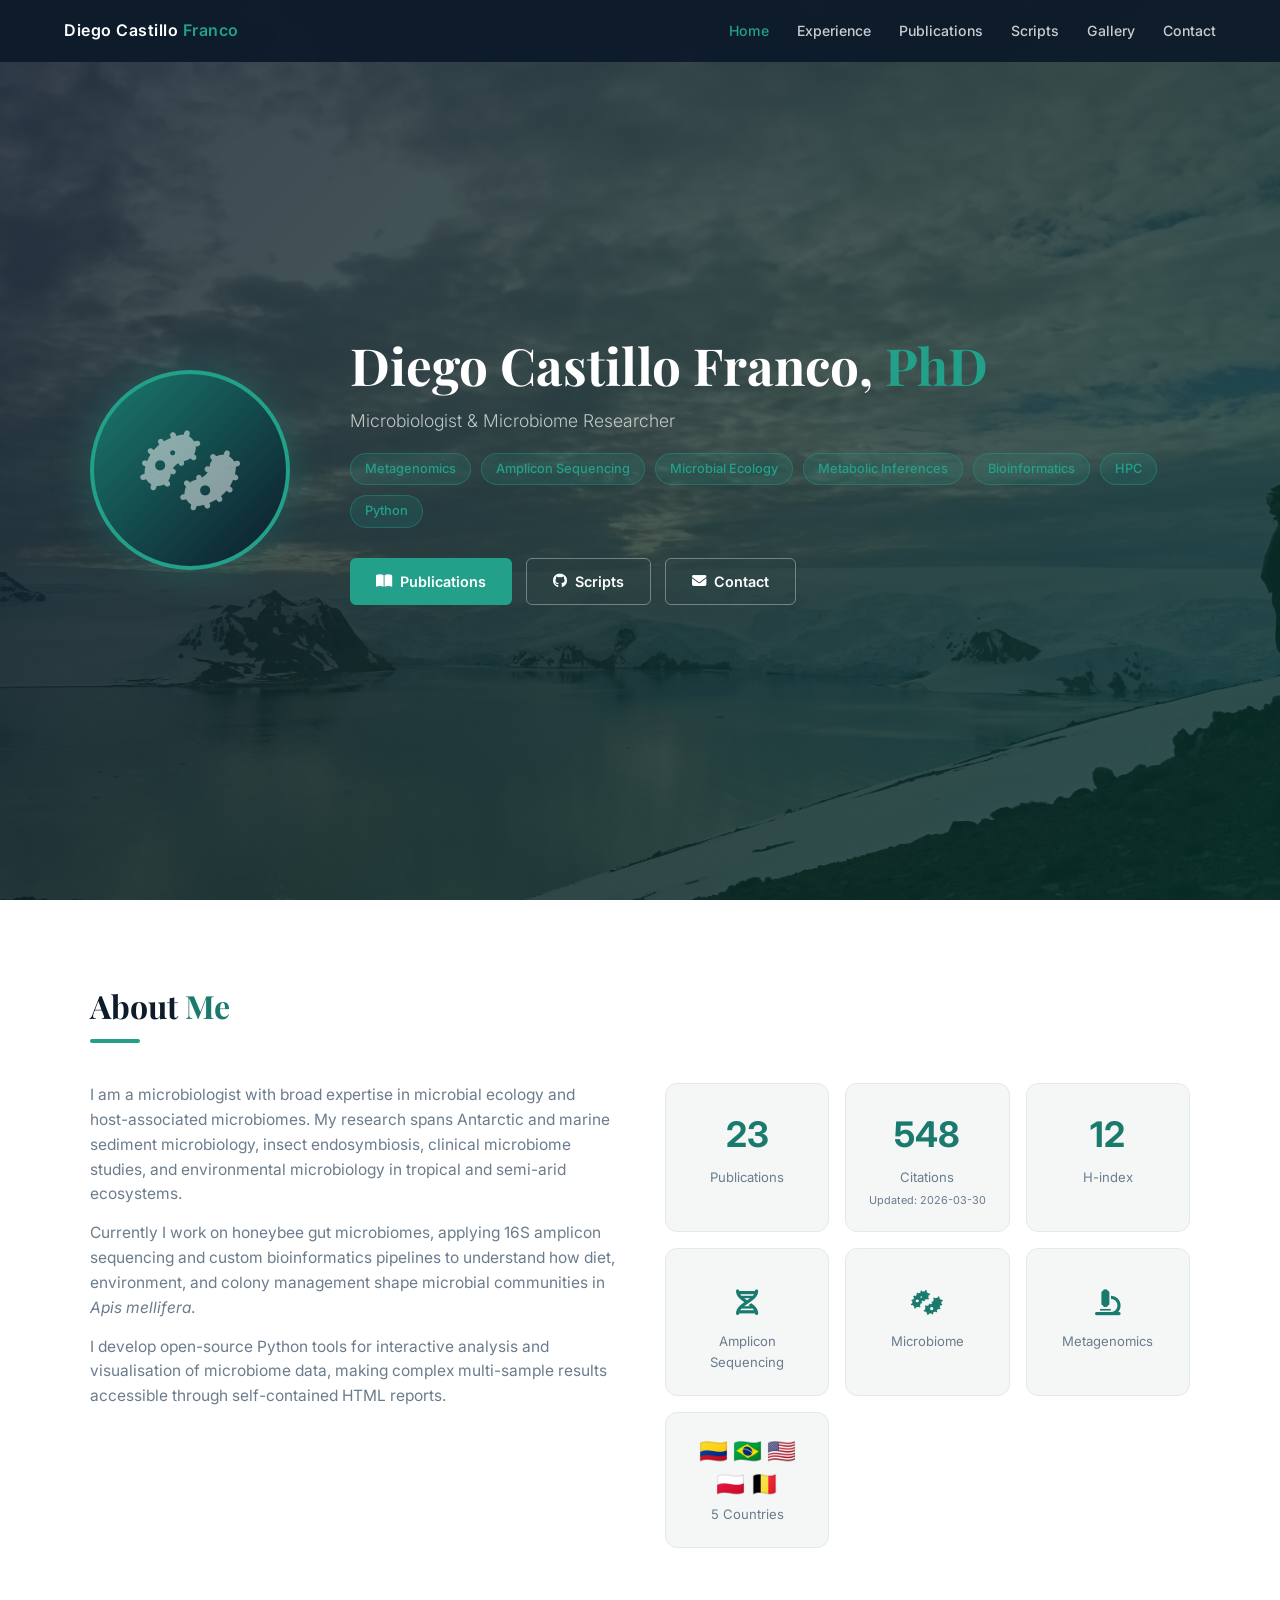
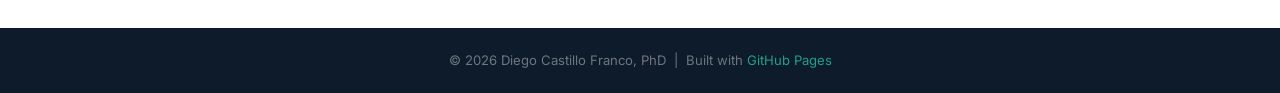
==== commit 03babb28: "Refactor site to multi-page layout with year-grouped publications and Altmetric badges - Extract sha" ====
--- a/index.html
+++ b/index.html
@@ -6,436 +6,20 @@
   <title>Diego Castillo Franco, PhD — Microbiome Researcher</title>
   <link href="https://fonts.googleapis.com/css2?family=Inter:wght@300;400;500;600;700&family=Playfair+Display:wght@700&display=swap" rel="stylesheet">
   <link rel="stylesheet" href="https://cdnjs.cloudflare.com/ajax/libs/font-awesome/6.5.0/css/all.min.css">
-  <style>
-    :root {
-      --navy:   #0d1b2a;
-      --teal:   #1a7a6e;
-      --teal2:  #22a08a;
-      --gold:   #e6a817;
-      --light:  #f4f7f6;
-      --white:  #ffffff;
-      --text:   #2c3e50;
-      --muted:  #6b7c8d;
-      --card:   #ffffff;
-      --border: #e2eae7;
-    }
-
-    * { box-sizing: border-box; margin: 0; padding: 0; }
-
-    html { scroll-behavior: smooth; }
-
-    body {
-      font-family: 'Inter', sans-serif;
-      color: var(--text);
-      background: var(--light);
-      line-height: 1.6;
-    }
-
-    /* ── NAV ── */
-    nav {
-      position: fixed; top: 0; left: 0; right: 0; z-index: 100;
-      background: rgba(13,27,42,0.96);
-      backdrop-filter: blur(8px);
-      display: flex; align-items: center; justify-content: space-between;
-      padding: 0 5%;
-      height: 62px;
-    }
-    .nav-logo {
-      color: var(--white); font-weight: 600; font-size: 1rem; letter-spacing: .5px;
-      text-decoration: none;
-    }
-    .nav-logo span { color: var(--teal2); }
-    .nav-links { display: flex; gap: 28px; list-style: none; }
-    .nav-links a {
-      color: rgba(255,255,255,.78); text-decoration: none; font-size: .88rem;
-      font-weight: 500; transition: color .2s;
-    }
-    .nav-links a:hover { color: var(--teal2); }
-
-    /* ── HERO ── */
-    #hero {
-      min-height: 100vh;
-      background: url("antartica/DSC_0459.JPG") center center / cover no-repeat;
-      display: flex; align-items: center;
-      padding: 100px 5% 60px;
-      position: relative; overflow: hidden;
-    }
-    #hero::before {
-      content: "";
-      position: absolute; inset: 0;
-      background: linear-gradient(135deg, rgba(13,27,42,0.82) 0%, rgba(14,42,37,0.75) 55%, rgba(10,61,53,0.70) 100%);
-    }
-    .hero-inner {
-      max-width: 1100px; margin: 0 auto;
-      display: flex; align-items: center; gap: 60px;
-      position: relative;
-    }
-    .hero-avatar {
-      width: 200px; height: 200px; flex-shrink: 0;
-      border-radius: 50%;
-      border: 4px solid var(--teal2);
-      background: linear-gradient(135deg, var(--teal) 0%, var(--navy) 100%);
-      display: flex; align-items: center; justify-content: center;
-      font-size: 5rem; color: rgba(255,255,255,.5);
-      box-shadow: 0 0 40px rgba(34,160,138,.3);
-      overflow: hidden;
-    }
-    .hero-avatar img {
-      width: 100%; height: 100%; object-fit: cover; border-radius: 50%;
-    }
-    .hero-text h1 {
-      font-family: 'Playfair Display', serif;
-      font-size: clamp(2rem, 4vw, 3.2rem);
-      color: var(--white);
-      line-height: 1.2;
-    }
-    .hero-text h1 span { color: var(--teal2); }
-    .hero-subtitle {
-      margin-top: 10px;
-      font-size: 1.1rem; color: rgba(255,255,255,.7); font-weight: 300;
-    }
-    .hero-tags {
-      margin-top: 18px; display: flex; flex-wrap: wrap; gap: 10px;
-    }
-    .tag {
-      background: rgba(34,160,138,.15);
-      border: 1px solid rgba(34,160,138,.4);
-      color: var(--teal2);
-      padding: 5px 14px; border-radius: 20px;
-      font-size: .8rem; font-weight: 500;
-    }
-    .hero-btns { margin-top: 30px; display: flex; gap: 14px; flex-wrap: wrap; }
-    .btn {
-      padding: 11px 26px; border-radius: 6px;
-      font-size: .9rem; font-weight: 600;
-      text-decoration: none; transition: all .2s; cursor: pointer;
-      display: inline-flex; align-items: center; gap: 8px;
-    }
-    .btn-primary { background: var(--teal2); color: var(--white); }
-    .btn-primary:hover { background: #1d8f7e; transform: translateY(-1px); }
-    .btn-outline {
-      background: transparent; color: var(--white);
-      border: 1px solid rgba(255,255,255,.35);
-    }
-    .btn-outline:hover { border-color: var(--teal2); color: var(--teal2); transform: translateY(-1px); }
-
-    /* ── SECTIONS ── */
-    section { padding: 80px 5%; }
-    .section-inner { max-width: 1100px; margin: 0 auto; }
-    .section-title {
-      font-family: 'Playfair Display', serif;
-      font-size: 2rem; color: var(--navy);
-      margin-bottom: 8px;
-    }
-    .section-title span { color: var(--teal); }
-    .section-line {
-      width: 50px; height: 4px;
-      background: var(--teal2); border-radius: 2px;
-      margin-bottom: 40px;
-    }
-
-    /* ── ABOUT ── */
-    #about { background: var(--white); }
-    .about-grid {
-      display: grid; grid-template-columns: 1fr 1fr; gap: 50px;
-      align-items: start;
-    }
-    .about-text p { color: var(--muted); margin-bottom: 14px; font-size: .97rem; }
-    .about-stats {
-      display: grid; grid-template-columns: repeat(auto-fill, minmax(120px, 1fr)); gap: 16px;
-    }
-    .stat-card {
-      background: var(--light);
-      border-radius: 12px; padding: 22px;
-      text-align: center;
-      border: 1px solid var(--border);
-    }
-    .stat-card .num {
-      font-size: 2.2rem; font-weight: 700; color: var(--teal);
-    }
-    .stat-card .lbl { font-size: .82rem; color: var(--muted); margin-top: 4px; }
-
-    /* ── TIMELINE ── */
-    #experience { background: var(--white); }
-    .timeline {
-      position: relative; max-width: 860px; margin: 0 auto;
-      padding: 10px 0 20px;
-    }
-    .timeline::before {
-      content: ""; position: absolute;
-      left: 50%; top: 0; bottom: 0;
-      width: 3px; background: var(--border);
-      transform: translateX(-50%);
-    }
-    .tl-item {
-      display: flex; justify-content: flex-end;
-      padding-right: calc(50% + 36px);
-      margin-bottom: 40px; position: relative;
-    }
-    .tl-item.right {
-      justify-content: flex-start;
-      padding-right: 0; padding-left: calc(50% + 36px);
-    }
-    .tl-dot {
-      position: absolute; left: 50%; top: 22px;
-      width: 16px; height: 16px; border-radius: 50%;
-      background: var(--teal2); border: 3px solid var(--white);
-      box-shadow: 0 0 0 3px var(--teal2);
-      transform: translateX(-50%); z-index: 1;
-    }
-    .tl-dot.gold  { background: var(--gold);  box-shadow: 0 0 0 3px var(--gold); }
-    .tl-dot.navy  { background: var(--navy);  box-shadow: 0 0 0 3px var(--navy); }
-    .tl-card {
-      background: var(--light); border: 1px solid var(--border);
-      border-radius: 12px; padding: 18px 22px;
-      max-width: 360px; width: 100%;
-      transition: box-shadow .2s, transform .2s;
-    }
-    .tl-card:hover { box-shadow: 0 6px 24px rgba(0,0,0,.08); transform: translateY(-2px); }
-    .tl-card .tl-role {
-      font-weight: 700; color: var(--navy); font-size: .97rem; margin-bottom: 4px;
-    }
-    .tl-card .tl-org {
-      font-size: .88rem; color: var(--teal); font-weight: 600; margin-bottom: 6px;
-    }
-    .tl-card .tl-meta {
-      display: flex; flex-wrap: wrap; gap: 8px; margin-bottom: 8px;
-    }
-    .tl-card .tl-date {
-      font-size: .78rem; color: var(--muted);
-      display: flex; align-items: center; gap: 5px;
-    }
-    .tl-card .tl-loc {
-      font-size: .78rem; color: var(--muted);
-      display: flex; align-items: center; gap: 5px;
-    }
-    .tl-type {
-      display: inline-block; font-size: .72rem; font-weight: 600;
-      padding: 2px 10px; border-radius: 10px; margin-top: 6px;
-    }
-    .tl-type.academia  { background: rgba(26,122,110,.1); color: var(--teal); }
-    .tl-type.industry  { background: #fff8e1; color: #b7850a; }
-    .tl-type.fellowship{ background: #e3f2fd; color: #1565c0; }
-    .tl-logo {
-      height: 40px; margin-bottom: 12px;
-      display: flex; align-items: center;
-    }
-    .tl-logo img {
-      max-height: 40px; max-width: 160px;
-      object-fit: contain; filter: none;
-    }
-    .tl-logo .tl-logo-icon {
-      width: 40px; height: 40px; border-radius: 8px;
-      background: linear-gradient(135deg, var(--teal) 0%, var(--teal2) 100%);
-      display: flex; align-items: center; justify-content: center;
-      color: white; font-size: 1.1rem;
-    }
-
-    @media (max-width: 768px) {
-      .timeline::before { left: 18px; }
-      .tl-item, .tl-item.right {
-        justify-content: flex-start;
-        padding-right: 0; padding-left: 50px;
-      }
-      .tl-dot { left: 18px; }
-      .tl-card { max-width: 100%; }
-    }
-
-    /* ── PUBLICATIONS ── */
-    #publications { background: var(--light); }
-    .pub-filters {
-      display: flex; gap: 10px; flex-wrap: wrap; margin-bottom: 30px;
-    }
-    .filter-btn {
-      padding: 7px 18px; border-radius: 20px; border: 1px solid var(--border);
-      background: var(--white); color: var(--muted); font-size: .83rem;
-      cursor: pointer; transition: all .2s; font-family: inherit;
-    }
-    .filter-btn.active, .filter-btn:hover {
-      background: var(--teal); color: var(--white); border-color: var(--teal);
-    }
-    .pub-list { display: flex; flex-direction: column; gap: 16px; }
-    .pub-card {
-      background: var(--card); border-radius: 12px;
-      padding: 22px 26px; border: 1px solid var(--border);
-      transition: box-shadow .2s, transform .2s;
-    }
-    .pub-card:hover { box-shadow: 0 6px 24px rgba(0,0,0,.08); transform: translateY(-2px); }
-    .pub-card .pub-title {
-      font-weight: 600; color: var(--navy); font-size: .97rem;
-      margin-bottom: 6px; line-height: 1.4;
-    }
-    .pub-card .pub-title a { color: inherit; text-decoration: none; }
-    .pub-card .pub-title a:hover { color: var(--teal); }
-    .pub-card .pub-authors { font-size: .84rem; color: var(--muted); margin-bottom: 8px; }
-    .pub-card .pub-authors strong { color: var(--text); }
-    .pub-card .pub-meta {
-      display: flex; align-items: center; gap: 14px; flex-wrap: wrap;
-    }
-    .pub-journal { font-size: .83rem; color: var(--teal); font-weight: 500; font-style: italic; }
-    .pub-year {
-      font-size: .78rem; background: var(--light);
-      padding: 2px 10px; border-radius: 10px; color: var(--muted);
-    }
-    .pub-cited {
-      font-size: .78rem; color: var(--gold); font-weight: 600;
-    }
-    .pub-cited i { margin-right: 4px; }
-    .pub-badge {
-      font-size: .72rem; padding: 2px 10px; border-radius: 10px;
-      font-weight: 600;
-    }
-    .badge-bee    { background: #fff8e1; color: #b7850a; }
-    .badge-micro  { background: #e8f5e9; color: #2e7d32; }
-    .badge-method { background: #e3f2fd; color: #1565c0; }
-    .badge-review { background: #f3e5f5; color: #6a1b9a; }
-
-    /* ── SCRIPTS ── */
-    #scripts { background: var(--white); }
-    .scripts-grid {
-      display: grid; grid-template-columns: repeat(auto-fill, minmax(300px, 1fr));
-      gap: 22px;
-    }
-    .script-card {
-      background: var(--light); border-radius: 12px;
-      padding: 24px; border: 1px solid var(--border);
-      transition: box-shadow .2s, transform .2s;
-      display: flex; flex-direction: column;
-    }
-    .script-card:hover { box-shadow: 0 6px 24px rgba(0,0,0,.08); transform: translateY(-2px); }
-    .script-icon {
-      width: 44px; height: 44px; border-radius: 10px;
-      background: linear-gradient(135deg, var(--teal) 0%, var(--teal2) 100%);
-      display: flex; align-items: center; justify-content: center;
-      color: white; font-size: 1.1rem; margin-bottom: 14px;
-    }
-    .script-card h3 { font-size: .97rem; font-weight: 600; color: var(--navy); margin-bottom: 8px; }
-    .script-card p  { font-size: .84rem; color: var(--muted); flex: 1; margin-bottom: 16px; }
-    .script-tags { display: flex; gap: 6px; flex-wrap: wrap; margin-bottom: 16px; }
-    .script-tag {
-      font-size: .72rem; padding: 2px 10px; border-radius: 10px;
-      background: rgba(26,122,110,.1); color: var(--teal); font-weight: 500;
-    }
-    .script-link {
-      font-size: .83rem; font-weight: 600; color: var(--teal2);
-      text-decoration: none; display: flex; align-items: center; gap: 6px;
-    }
-    .script-link:hover { color: var(--teal); }
-
-    /* ── CONTACT ── */
-    #contact {
-      background: linear-gradient(135deg, var(--navy) 0%, #0e2a25 100%);
-      color: var(--white);
-    }
-    #contact .section-title { color: var(--white); }
-    .contact-grid {
-      display: grid; grid-template-columns: 1fr 1fr; gap: 50px;
-      align-items: start;
-    }
-    .contact-info p { color: rgba(255,255,255,.7); font-size: .95rem; margin-bottom: 28px; }
-    .contact-links { display: flex; flex-direction: column; gap: 14px; }
-    .contact-link {
-      display: flex; align-items: center; gap: 14px;
-      color: rgba(255,255,255,.8); text-decoration: none;
-      font-size: .9rem; transition: color .2s;
-    }
-    .contact-link:hover { color: var(--teal2); }
-    .contact-link i {
-      width: 38px; height: 38px; border-radius: 8px;
-      background: rgba(255,255,255,.07);
-      display: flex; align-items: center; justify-content: center;
-      font-size: 1rem; flex-shrink: 0;
-    }
-    .contact-form { display: flex; flex-direction: column; gap: 14px; }
-    .contact-form input, .contact-form textarea {
-      background: rgba(255,255,255,.07);
-      border: 1px solid rgba(255,255,255,.15);
-      border-radius: 8px; padding: 12px 16px;
-      color: var(--white); font-family: inherit; font-size: .9rem;
-      outline: none; transition: border-color .2s;
-    }
-    .contact-form input::placeholder,
-    .contact-form textarea::placeholder { color: rgba(255,255,255,.35); }
-    .contact-form input:focus,
-    .contact-form textarea:focus { border-color: var(--teal2); }
-    .contact-form textarea { resize: vertical; min-height: 120px; }
-    .contact-form .btn-primary { align-self: flex-start; border: none; font-family: inherit; }
-
-    /* ── GALLERY ── */
-    #gallery { background: var(--navy); }
-    #gallery .section-title { color: var(--white); }
-    #gallery .section-line  { background: var(--teal2); }
-    #gallery .section-subtitle { color: rgba(255,255,255,.6); margin-top:-28px; margin-bottom:36px; font-size:.92rem; }
-    .gallery-grid {
-      columns: 4 200px; column-gap: 10px;
-    }
-    .gallery-item {
-      break-inside: avoid; margin-bottom: 10px;
-      cursor: pointer; overflow: hidden; border-radius: 8px;
-      position: relative;
-    }
-    .gallery-item img {
-      width: 100%; display: block;
-      transition: transform .3s, filter .3s;
-      filter: brightness(.88);
-    }
-    .gallery-item:hover img { transform: scale(1.04); filter: brightness(1); }
-
-    /* lightbox */
-    #lightbox {
-      display: none; position: fixed; inset: 0; z-index: 999;
-      background: rgba(0,0,0,.92);
-      align-items: center; justify-content: center;
-    }
-    #lightbox.open { display: flex; }
-    #lightbox img {
-      max-width: 90vw; max-height: 90vh;
-      border-radius: 6px; box-shadow: 0 0 60px rgba(0,0,0,.8);
-    }
-    #lb-close {
-      position: absolute; top: 20px; right: 28px;
-      color: white; font-size: 2rem; cursor: pointer; line-height: 1;
-      background: none; border: none;
-    }
-    #lb-prev, #lb-next {
-      position: absolute; top: 50%; transform: translateY(-50%);
-      color: white; font-size: 2rem; cursor: pointer;
-      background: rgba(255,255,255,.1); border: none;
-      padding: 12px 18px; border-radius: 6px; transition: background .2s;
-    }
-    #lb-prev { left: 16px; }
-    #lb-next { right: 16px; }
-    #lb-prev:hover, #lb-next:hover { background: rgba(255,255,255,.25); }
-
-    /* ── FOOTER ── */
-    footer {
-      background: var(--navy); color: rgba(255,255,255,.4);
-      text-align: center; padding: 22px;
-      font-size: .82rem;
-    }
-    footer a { color: var(--teal2); text-decoration: none; }
-
-    /* ── RESPONSIVE ── */
-    @media (max-width: 768px) {
-      .hero-inner  { flex-direction: column; text-align: center; gap: 30px; }
-      .hero-tags, .hero-btns { justify-content: center; }
-      .about-grid, .contact-grid { grid-template-columns: 1fr; }
-      .nav-links { display: none; }
-    }
-  </style>
+  <link rel="stylesheet" href="style.css">
 </head>
 <body>
 
 <!-- NAV -->
 <nav>
-  <a class="nav-logo" href="#hero">Diego Castillo <span>Franco</span></a>
+  <a class="nav-logo" href="index.html">Diego Castillo <span>Franco</span></a>
   <ul class="nav-links">
-    <li><a href="#about">About</a></li>
-    <li><a href="#experience">Experience</a></li>
-    <li><a href="#publications">Publications</a></li>
-    <li><a href="#scripts">Scripts</a></li>
-    <li><a href="#gallery">Gallery</a></li>
-    <li><a href="#contact">Contact</a></li>
+    <li><a href="index.html" class="active">Home</a></li>
+    <li><a href="experience.html">Experience</a></li>
+    <li><a href="publications.html">Publications</a></li>
+    <li><a href="scripts.html">Scripts</a></li>
+    <li><a href="gallery.html">Gallery</a></li>
+    <li><a href="contact.html">Contact</a></li>
   </ul>
 </nav>
 
@@ -459,9 +43,9 @@
         <span class="tag">Python</span>
       </div>
       <div class="hero-btns">
-        <a class="btn btn-primary" href="#publications"><i class="fa-solid fa-book-open"></i> Publications</a>
-        <a class="btn btn-outline" href="#scripts"><i class="fa-brands fa-github"></i> Scripts</a>
-        <a class="btn btn-outline" href="#contact"><i class="fa-solid fa-envelope"></i> Contact</a>
+        <a class="btn btn-primary" href="publications.html"><i class="fa-solid fa-book-open"></i> Publications</a>
+        <a class="btn btn-outline" href="scripts.html"><i class="fa-brands fa-github"></i> Scripts</a>
+        <a class="btn btn-outline" href="contact.html"><i class="fa-solid fa-envelope"></i> Contact</a>
       </div>
     </div>
   </div>
@@ -527,702 +111,29 @@
   </div>
 </section>
 
-<!-- PROFESSIONAL EXPERIENCE -->
-<section id="experience">
-  <div class="section-inner">
-    <h2 class="section-title">Professional <span>Experience</span></h2>
-    <div class="section-line"></div>
-    <div class="timeline">
-
-      <!-- Ghent University -->
-      <div class="tl-item">
-        <div class="tl-dot"></div>
-        <div class="tl-card">
-          <div class="tl-logo"><img src="https://upload.wikimedia.org/wikipedia/commons/6/6a/University_Ghent_logo.svg" alt="Ghent University" onerror="this.parentElement.innerHTML='<div class=\'tl-logo-icon\'><i class=\'fa-solid fa-building-columns\'></i></div>'"></div>
-          <div class="tl-role">Researcher</div>
-          <div class="tl-org">Ghent University</div>
-          <div class="tl-meta">
-            <span class="tl-date"><i class="fa-regular fa-calendar"></i> Jan 2024 — Jan 2026</span>
-            <span class="tl-loc"><i class="fa-solid fa-location-dot"></i> Belgium</span>
-          </div>
-          <span class="tl-type academia">Academia · Full-time</span>
-        </div>
-      </div>
-
-      <!-- Jagiellonian University -->
-      <div class="tl-item right">
-        <div class="tl-dot"></div>
-        <div class="tl-card">
-          <div class="tl-logo"><img src="https://upload.wikimedia.org/wikipedia/commons/5/50/POL_Jagiellonian_University_logo_BW.svg" alt="Jagiellonian University" onerror="this.parentElement.innerHTML='<div class=\'tl-logo-icon\'><i class=\'fa-solid fa-building-columns\'></i></div>'"></div>
-          <div class="tl-role">Researcher</div>
-          <div class="tl-org">Jagiellonian University</div>
-          <div class="tl-meta">
-            <span class="tl-date"><i class="fa-regular fa-calendar"></i> Nov 2019 — Jan 2024</span>
-            <span class="tl-loc"><i class="fa-solid fa-location-dot"></i> Kraków, Poland</span>
-          </div>
-          <span class="tl-type academia">Academia · Full-time</span>
-        </div>
-      </div>
-
-      <!-- Woods Hole -->
-      <div class="tl-item">
-        <div class="tl-dot navy"></div>
-        <div class="tl-card">
-          <div class="tl-logo"><img src="https://upload.wikimedia.org/wikipedia/en/d/d7/WHOI_logo.png" alt="Woods Hole Oceanographic Institution" onerror="this.parentElement.innerHTML='<div class=\'tl-logo-icon\'><i class=\'fa-solid fa-water\'></i></div>'"></div>
-          <div class="tl-role">Visiting Research Fellow</div>
-          <div class="tl-org">Woods Hole Oceanographic Institution</div>
-          <div class="tl-meta">
-            <span class="tl-date"><i class="fa-regular fa-calendar"></i> Aug 2017 — Nov 2017</span>
-            <span class="tl-loc"><i class="fa-solid fa-location-dot"></i> Woods Hole, MA, USA</span>
-          </div>
-          <span class="tl-type fellowship">Fellowship</span>
-        </div>
-      </div>
-
-      <!-- PhD -->
-      <div class="tl-item right">
-        <div class="tl-dot" style="background:#7b1fa2;box-shadow:0 0 0 3px #7b1fa2"></div>
-        <div class="tl-card">
-          <div class="tl-logo"><img src="https://upload.wikimedia.org/wikipedia/commons/4/4b/Webysther_20160310_-_Logo_USP.svg" alt="Universidade de São Paulo" onerror="this.parentElement.innerHTML='<div class=\'tl-logo-icon\'><i class=\'fa-solid fa-graduation-cap\'></i></div>'"></div>
-          <div class="tl-role">Doctor of Philosophy (PhD)</div>
-          <div class="tl-org">Universidade de São Paulo</div>
-          <div class="tl-meta">
-            <span class="tl-date"><i class="fa-regular fa-calendar"></i> 2015 — 2019</span>
-            <span class="tl-loc"><i class="fa-solid fa-location-dot"></i> São Paulo, Brazil</span>
-          </div>
-          <span class="tl-type" style="background:#f3e5f5;color:#7b1fa2;">Education</span>
-        </div>
-      </div>
-
-      <!-- Ergostech -->
-      <div class="tl-item">
-        <div class="tl-dot gold"></div>
-        <div class="tl-card">
-          <div class="tl-logo"><div class="tl-logo-icon" style="background:linear-gradient(135deg,#e6a817,#f5c842)"><i class="fa-solid fa-leaf"></i></div></div>
-          <div class="tl-role">Junior Researcher</div>
-          <div class="tl-org">Ergostech Renewal Energy Solutions</div>
-          <div class="tl-meta">
-            <span class="tl-date"><i class="fa-regular fa-calendar"></i> Jul 2014 — Nov 2014</span>
-            <span class="tl-loc"><i class="fa-solid fa-location-dot"></i> Greater Campinas, Brazil</span>
-          </div>
-          <span class="tl-type industry">Industry · Full-time</span>
-        </div>
-      </div>
-
-      <!-- MSc -->
-      <div class="tl-item">
-        <div class="tl-dot" style="background:#7b1fa2;box-shadow:0 0 0 3px #7b1fa2"></div>
-        <div class="tl-card">
-          <div class="tl-logo"><img src="https://upload.wikimedia.org/wikipedia/commons/4/4b/Webysther_20160310_-_Logo_USP.svg" alt="Universidade de São Paulo" onerror="this.parentElement.innerHTML='<div class=\'tl-logo-icon\'><i class=\'fa-solid fa-graduation-cap\'></i></div>'"></div>
-          <div class="tl-role">Master of Science — Biotechnology</div>
-          <div class="tl-org">Universidade de São Paulo</div>
-          <div class="tl-meta">
-            <span class="tl-date"><i class="fa-regular fa-calendar"></i> 2011 — 2013</span>
-            <span class="tl-loc"><i class="fa-solid fa-location-dot"></i> São Paulo, Brazil</span>
-          </div>
-          <span class="tl-type" style="background:#f3e5f5;color:#7b1fa2;">Education</span>
-        </div>
-      </div>
-
-      <!-- BSc -->
-      <div class="tl-item right">
-        <div class="tl-dot" style="background:#7b1fa2;box-shadow:0 0 0 3px #7b1fa2"></div>
-        <div class="tl-card">
-          <div class="tl-logo"><img src="https://upload.wikimedia.org/wikipedia/commons/5/5a/Logo_Javeriana_Actualizado.svg" alt="Pontificia Universidad Javeriana" onerror="this.parentElement.innerHTML='<div class=\'tl-logo-icon\'><i class=\'fa-solid fa-graduation-cap\'></i></div>'"></div>
-          <div class="tl-role">Bachelor's Degree — Microbiology</div>
-          <div class="tl-org">Pontificia Universidad Javeriana</div>
-          <div class="tl-meta">
-            <span class="tl-date"><i class="fa-regular fa-calendar"></i> 2003 — 2008</span>
-            <span class="tl-loc"><i class="fa-solid fa-location-dot"></i> Colombia</span>
-          </div>
-          <span class="tl-type" style="background:#f3e5f5;color:#7b1fa2;">Education</span>
-        </div>
-      </div>
-
-    </div>
-  </div>
-</section>
-
-<!-- PUBLICATIONS -->
-<section id="publications">
-  <div class="section-inner">
-    <h2 class="section-title">Peer-reviewed <span>Publications</span></h2>
-    <div class="section-line"></div>
-    <div class="pub-filters">
-      <button class="filter-btn active" onclick="filterPubs('all',this)">All</button>
-      <button class="filter-btn" onclick="filterPubs('antarctica',this)">Antarctica / Marine</button>
-      <button class="filter-btn" onclick="filterPubs('symbiosis',this)">Insect Symbiosis</button>
-      <button class="filter-btn" onclick="filterPubs('clinical',this)">Clinical</button>
-      <button class="filter-btn" onclick="filterPubs('environment',this)">Environmental</button>
-    </div>
-    <div class="pub-list" id="pub-list">
-
-      <!-- 2026 -->
-      <div class="pub-card" data-topic="environment">
-        <div class="pub-title"><a href="https://doi.org/10.1016/j.foodres.2026.118632" target="_blank">Metagenomic analysis of the tomato microbiome in Colombia reveals bacterial diversity, potential pathogens, and resistance determinants</a></div>
-        <div class="pub-authors">Enciso-Rodríguez Y, Echeverry-Gallego RA, <strong>Franco DC</strong>, Sánchez Nieves J, Moncayo-Lasso A, Martínez-Pachón D, Vanegas J</div>
-        <div class="pub-meta">
-          <span class="pub-journal">Food Research International</span>
-          <span class="pub-year">2026</span>
-          <span class="pub-cited">Vol. 231, 118632</span>
-          <span class="pub-badge badge-micro">Environmental</span>
-        </div>
-      </div>
-
-      <div class="pub-card" data-topic="symbiosis">
-        <div class="pub-title"><a href="https://scholar.google.com/citations?user=CieheMcAAAAJ" target="_blank">Convergent extreme reductive evolution in ancient planthopper symbioses</a></div>
-        <div class="pub-authors">Michalik A, <strong>Franco DC</strong>, Deng J, Prus-Frankowska M, Stroiński A, Łukasik P</div>
-        <div class="pub-meta">
-          <span class="pub-journal">Nature Communications</span>
-          <span class="pub-year">2026</span>
-          <span class="pub-badge badge-micro">Insect Symbiosis</span>
-        </div>
-      </div>
-
-      <!-- 2025 -->
-      <div class="pub-card" data-topic="clinical">
-        <div class="pub-title"><a href="https://scholar.google.com/citations?user=CieheMcAAAAJ" target="_blank">Taxonomic and functional profile of the anorectal microbiota in HIV-positive and HIV-negative men who have sex with men, using a metagenomic approach</a></div>
-        <div class="pub-authors">Hernández-Trujillo PN, Lopez-Barón CA, Arévalo-Pinzón G, Trujillo-Güiza ML, González-Duque MI, Flórez AM, <strong>Franco DC</strong>, Vanegas J</div>
-        <div class="pub-meta">
-          <span class="pub-journal">HIV Medicine</span>
-          <span class="pub-year">2025</span>
-          <span class="pub-badge badge-review">Clinical</span>
-        </div>
-      </div>
-
-      <div class="pub-card" data-topic="environment">
-        <div class="pub-title"><a href="https://scholar.google.com/citations?user=CieheMcAAAAJ" target="_blank">Metagenomic analysis reveals environmental drivers of Actinobacteriota-associated antibiotic resistance and biosynthetic genes in Colombian Caribbean resource islands</a></div>
-        <div class="pub-authors">Camargo-Montoya L, Leal-Mejia L, Arenas NE, <strong>Franco DC</strong>, Valero-Valero N, Vanegas J</div>
-        <div class="pub-meta">
-          <span class="pub-journal">Journal of Arid Environments</span>
-          <span class="pub-year">2025</span>
-          <span class="pub-badge badge-micro">Environmental</span>
-        </div>
-      </div>
-
-      <div class="pub-card" data-topic="symbiosis">
-        <div class="pub-title"><a href="https://www.biorxiv.org/content/10.1101/2025.05.16.654412" target="_blank">The tiniest genomes shrink much further: extreme reductive evolution in planthopper symbionts <span style="font-size:.75rem;color:#e6a817;font-weight:600;">[Preprint]</span></a></div>
-        <div class="pub-authors">Michalik A, <strong>Franco DC</strong>, Deng J, Prus-Frankowska M, Stroiński A, Łukasik P</div>
-        <div class="pub-meta">
-          <span class="pub-journal">bioRxiv</span>
-          <span class="pub-year">2025</span>
-          <span class="pub-badge badge-micro">Insect Symbiosis</span>
-        </div>
-      </div>
-
-      <!-- 2024 -->
-      <div class="pub-card" data-topic="symbiosis">
-        <div class="pub-title"><a href="https://scholar.google.com/citations?user=CieheMcAAAAJ" target="_blank">Phylogenomic insights into the relationship and the evolutionary history of planthoppers (Insecta: Hemiptera: Fulgoromorpha)</a></div>
-        <div class="pub-authors">Deng J, Stroiński A, Szwedo J, Ghanavi HR, Yapar E, <strong>Franco DC</strong>, Prus-Frankowska M, Michalik A, Wahlberg N, Łukasik P</div>
-        <div class="pub-meta">
-          <span class="pub-journal">Systematic Entomology</span>
-          <span class="pub-year">2024</span>
-          <span class="pub-badge badge-micro">Insect Symbiosis</span>
-        </div>
-      </div>
-
-      <div class="pub-card" data-topic="symbiosis">
-        <div class="pub-title"><a href="https://journals.asm.org/doi/10.1128/msystems.00634-24" target="_blank">Facultatively intrabacterial localization of a planthopper endosymbiont as an adaptation to its vertical transmission</a></div>
-        <div class="pub-authors">Michalik A, <strong>Franco DC</strong>, Szklarzewicz T, Stroiński A, Łukasik P</div>
-        <div class="pub-meta">
-          <span class="pub-journal">mSystems</span>
-          <span class="pub-year">2024</span>
-          <span class="pub-badge badge-micro">Insect Symbiosis</span>
-          <span class="pub-badge" style="background:#e8f5e9;color:#2e7d32;">First Co-Author</span>
-        </div>
-      </div>
-
-      <div class="pub-card" data-topic="environment">
-        <div class="pub-title"><a href="https://www.sciencedirect.com/science/article/pii/S2452219824000478" target="_blank">Seasonality and vegetation shape the taxonomic and functional diversity of microorganisms in islands of fertility of a semi-arid region in the Colombian tropics</a></div>
-        <div class="pub-authors">Leal L, <strong>Franco DC</strong>, Vanegas J</div>
-        <div class="pub-meta">
-          <span class="pub-journal">Rhizosphere</span>
-          <span class="pub-year">2024</span>
-          <span class="pub-badge badge-micro">Environmental</span>
-          <span class="pub-badge" style="background:#e8f5e9;color:#2e7d32;">First Co-Author</span>
-        </div>
-      </div>
-
-      <div class="pub-card" data-topic="environment">
-        <div class="pub-title"><a href="https://scholar.google.com/citations?user=CieheMcAAAAJ" target="_blank">Metagenomic and genomic analysis of heavy metal-tolerant and -resistant bacteria in resource islands in a semi-arid zone of the Colombian Caribbean</a></div>
-        <div class="pub-authors">Herrera-Calderon AC, Leal L, Suárez-Bautista JD, Manotas-Viloria HS, Muñoz-García A, <strong>Franco D</strong>, Arenas NE, Vanegas J</div>
-        <div class="pub-meta">
-          <span class="pub-journal">Environmental Science and Pollution Research</span>
-          <span class="pub-year">2024</span>
-          <span class="pub-badge badge-micro">Environmental</span>
-        </div>
-      </div>
-
-      <div class="pub-card" data-topic="environment">
-        <div class="pub-title"><a href="https://scholar.google.com/citations?user=CieheMcAAAAJ" target="_blank">Effects of Palm Oil Deodorizer Distillate on the Ruminal Environment of Sheep</a></div>
-        <div class="pub-authors">das Graças DA, de Morais E, Lima ACS, de Souza SM, Sousa LF, <strong>Franco DC</strong>, Silva ALC, Silva AGM</div>
-        <div class="pub-meta">
-          <span class="pub-journal">Animals</span>
-          <span class="pub-year">2024</span>
-          <span class="pub-badge badge-micro">Environmental</span>
-        </div>
-      </div>
-
-      <div class="pub-card" data-topic="environment">
-        <div class="pub-title"><a href="https://scholar.google.com/citations?user=CieheMcAAAAJ" target="_blank">Characterization of bacterial diversity in rhizospheric soils, irrigation water, and lettuce crops in municipalities near the Bogotá river, Colombia</a></div>
-        <div class="pub-authors">Echeverry-Gallego RA, Martínez-Pachón D, Arenas NE, <strong>Franco DC</strong>, Moncayo-Lasso A, Vanegas J</div>
-        <div class="pub-meta">
-          <span class="pub-journal">Heliyon</span>
-          <span class="pub-year">2024</span>
-          <span class="pub-badge badge-micro">Environmental</span>
-        </div>
-      </div>
-
-      <div class="pub-card" data-topic="symbiosis">
-        <div class="pub-title"><a href="https://scholar.google.com/citations?user=CieheMcAAAAJ" target="_blank">A new tool in a toolbox: Addressing challenges in high-throughput microbiota surveys across diverse wild insects <span style="font-size:.75rem;color:#e6a817;font-weight:600;">[Preprint]</span></a></div>
-        <div class="pub-authors">Buczek M, Kolasa MR, Prus-Frankowska M, Lipowska M, Nowak KH, Azarbad H, <strong>Franco DC</strong>, Marszałek M, Roslin T, Michalik A</div>
-        <div class="pub-meta">
-          <span class="pub-journal">bioRxiv</span>
-          <span class="pub-year">2024</span>
-          <span class="pub-badge badge-method">Methods</span>
-        </div>
-      </div>
-
-      <!-- 2023 -->
-      <div class="pub-card" data-topic="symbiosis">
-        <div class="pub-title"><a href="https://academic.oup.com/gbe/article/15/7/evad120/7209680" target="_blank">Genome comparison reveals inversions and alternative evolutionary history of nutritional endosymbionts in planthoppers (Hemiptera: Fulgoromorpha)</a></div>
-        <div class="pub-authors">Deng J, Bennett GM, <strong>Franco DC</strong>, Prus-Frankowska M, Stroiński A, Michalik A, Łukasik P</div>
-        <div class="pub-meta">
-          <span class="pub-journal">Genome Biology and Evolution</span>
-          <span class="pub-year">2023</span>
-          <span class="pub-badge badge-micro">Insect Symbiosis</span>
-        </div>
-      </div>
-
-      <div class="pub-card" data-topic="symbiosis">
-        <div class="pub-title"><a href="https://www.frontiersin.org/articles/10.3389/fphys.2023.1135346" target="_blank">Variable organization of symbiont-containing tissue across planthoppers hosting different heritable endosymbionts</a></div>
-        <div class="pub-authors">Michalik A, <strong>Franco DC</strong>, Deng J, Szklarzewicz T, Stroiński A, Kobiałka M, Łukasik P</div>
-        <div class="pub-meta">
-          <span class="pub-journal">Frontiers in Physiology</span>
-          <span class="pub-year">2023</span>
-          <span class="pub-badge badge-micro">Insect Symbiosis</span>
-        </div>
-      </div>
-
-      <div class="pub-card" data-topic="antarctica">
-        <div class="pub-title"><a href="https://scholar.google.com/citations?user=CieheMcAAAAJ" target="_blank">Insights into Antarctic microbiomes: diversity patterns for terrestrial and marine habitats</a></div>
-        <div class="pub-authors">Bendia AG, Moreira JCF, Ferreira JCN, Romano RG, Ferreira IGC, <strong>Franco DC</strong>, Evangelista H, Montone RC, Pellizari VH</div>
-        <div class="pub-meta">
-          <span class="pub-journal">Anais da Academia Brasileira de Ciências</span>
-          <span class="pub-year">2023</span>
-          <span class="pub-badge badge-bee">Antarctica</span>
-        </div>
-      </div>
-
-      <!-- 2021 -->
-      <div class="pub-card" data-topic="symbiosis">
-        <div class="pub-title"><a href="https://journals.asm.org/doi/10.1128/mbio.01228-21" target="_blank">Alternative transmission patterns in independently acquired nutritional cosymbionts of Dictyopharidae planthoppers</a></div>
-        <div class="pub-authors">Michalik A, <strong>Castillo Franco D</strong>, Kobiałka M, Szklarzewicz T, Stroiński A, Łukasik P</div>
-        <div class="pub-meta">
-          <span class="pub-journal">mBio</span>
-          <span class="pub-year">2021</span>
-          <span class="pub-badge badge-micro">Insect Symbiosis</span>
-        </div>
-      </div>
-
-      <div class="pub-card" data-topic="antarctica">
-        <div class="pub-title"><a href="https://scholar.google.com/citations?user=CieheMcAAAAJ" target="_blank">Bathyarchaeia occurrence in rich methane sediments from a Brazilian ría</a></div>
-        <div class="pub-authors">Romano RG, Bendia AG, Moreira JCF, <strong>Franco DC</strong>, Signori CN, Yu T, Wang F, Jovane L, Pellizari VH</div>
-        <div class="pub-meta">
-          <span class="pub-journal">Estuarine, Coastal and Shelf Science</span>
-          <span class="pub-year">2021</span>
-          <span class="pub-badge badge-bee">Antarctica / Marine</span>
-        </div>
-      </div>
-
-      <!-- 2020 -->
-      <div class="pub-card" data-topic="clinical">
-        <div class="pub-title"><a href="https://scholar.google.com/citations?user=CieheMcAAAAJ" target="_blank">Next-generation sequencing to assess potentially active bacteria in endodontic infections</a></div>
-        <div class="pub-authors">Nardello LCL, Amado PPP, <strong>Franco DC</strong>, Cazares RXR, Nogales CG, Mayer MPA, Karygianni L, Thurnheer T, Pinheiro ET</div>
-        <div class="pub-meta">
-          <span class="pub-journal">Journal of Endodontics</span>
-          <span class="pub-year">2020</span>
-          <span class="pub-badge badge-review">Clinical</span>
-        </div>
-      </div>
-
-      <div class="pub-card" data-topic="clinical">
-        <div class="pub-title"><a href="https://www.frontiersin.org/articles/10.3389/fcimb.2020.00402" target="_blank">Gut dysbiosis in Chagas disease: a possible link to the pathogenesis</a></div>
-        <div class="pub-authors">de Souza-Basqueira M, Ribeiro RM, de Oliveira LC, Moreira CHV, Martins RCR, <strong>Franco DC</strong>, Amado PPP, Mayer MPA, Sabino EC</div>
-        <div class="pub-meta">
-          <span class="pub-journal">Frontiers in Cellular and Infection Microbiology</span>
-          <span class="pub-year">2020</span>
-          <span class="pub-badge badge-review">Clinical</span>
-        </div>
-      </div>
-
-      <div class="pub-card" data-topic="clinical">
-        <div class="pub-title"><a href="https://www.frontiersin.org/articles/10.3389/fcimb.2020.583761" target="_blank">Oral and fecal microbiome in molar-incisor pattern periodontitis</a></div>
-        <div class="pub-authors">Amado PPP, Kawamoto D, Albuquerque-Souza E, <strong>Franco DC</strong>, Saraiva L, Casarin RCV, Horliana ACRT, Mayer MPA</div>
-        <div class="pub-meta">
-          <span class="pub-journal">Frontiers in Cellular and Infection Microbiology</span>
-          <span class="pub-year">2020</span>
-          <span class="pub-badge badge-review">Clinical</span>
-        </div>
-      </div>
-
-      <!-- 2018 -->
-      <div class="pub-card" data-topic="antarctica">
-        <div class="pub-title"><a href="https://www.frontiersin.org/articles/10.3389/fmicb.2018.00899" target="_blank">A mosaic of geothermal and marine features shapes microbial community structure on Deception Island Volcano, Antarctica</a></div>
-        <div class="pub-authors">Bendia AG, Signori CN, <strong>Franco DC</strong>, Duarte RTD, Bohannan BJM, Pellizari VH</div>
-        <div class="pub-meta">
-          <span class="pub-journal">Frontiers in Microbiology</span>
-          <span class="pub-year">2018</span>
-          <span class="pub-badge badge-bee">Antarctica</span>
-        </div>
-      </div>
-
-      <!-- 2017 -->
-      <div class="pub-card" data-topic="antarctica">
-        <div class="pub-title"><a href="https://www.frontiersin.org/articles/10.3389/fmicb.2017.00153" target="_blank">High prevalence of Gammaproteobacteria in the sediments of Admiralty Bay and North Bransfield Basin, Northwestern Antarctic Peninsula</a></div>
-        <div class="pub-authors"><strong>Franco DC</strong>, Signori CN, Duarte RTD, Nakayama CR, Campos LS, Pellizari VH</div>
-        <div class="pub-meta">
-          <span class="pub-journal">Frontiers in Microbiology</span>
-          <span class="pub-year">2017</span>
-          <span class="pub-badge badge-bee">Antarctica</span>
-          <span class="pub-badge" style="background:#e8f5e9;color:#2e7d32;">First Author</span>
-        </div>
-      </div>
-
-      <div class="pub-card" data-topic="environment">
-        <div class="pub-title"><a href="https://scholar.google.com/citations?user=CieheMcAAAAJ" target="_blank">Response of mangrove propagules to the presence of oil- and hydrocarbon-degrading bacteria during an experimental oil spill</a></div>
-        <div class="pub-authors">Chequer L, Bitencourt JAP, Waite CCC, Santos ES, <strong>Franco DC</strong>, Alves R, Crapez MAC</div>
-        <div class="pub-meta">
-          <span class="pub-journal">Latin American Journal of Aquatic Research</span>
-          <span class="pub-year">2017</span>
-          <span class="pub-badge badge-micro">Environmental</span>
-        </div>
-      </div>
-
-      <!-- 2016 -->
-      <div class="pub-card" data-topic="environment">
-        <div class="pub-title"><a href="https://scholar.google.com/citations?user=CieheMcAAAAJ" target="_blank">Biostimulation of metal-resistant microbial consortium to remove zinc from contaminated environments</a></div>
-        <div class="pub-authors">Carpio IEM, <strong>Franco DC</strong>, Sato MIZ, Sakata S, Pellizari VH, Ferreira Filho SS, Rodrigues DF</div>
-        <div class="pub-meta">
-          <span class="pub-journal">Science of the Total Environment</span>
-          <span class="pub-year">2016</span>
-          <span class="pub-badge badge-micro">Environmental</span>
-        </div>
-      </div>
-
-      <!-- 2014 -->
-      <div class="pub-card" data-topic="antarctica">
-        <div class="pub-title"><a href="https://scholar.google.com/citations?user=CieheMcAAAAJ" target="_blank">Effect of plankton-derived organic matter on the microbial community of coastal marine sediments</a></div>
-        <div class="pub-authors">de Moraes PC, <strong>Franco DC</strong>, Pellizari VH, Sumida PYG</div>
-        <div class="pub-meta">
-          <span class="pub-journal">Journal of Experimental Marine Biology and Ecology</span>
-          <span class="pub-year">2014</span>
-          <span class="pub-badge badge-bee">Antarctica / Marine</span>
-        </div>
-      </div>
-
-    </div>
-  </div>
-</section>
-
-<!-- SCRIPTS -->
-<section id="scripts">
-  <div class="section-inner">
-    <h2 class="section-title">Open-source <span>Scripts</span></h2>
-    <div class="section-line"></div>
-    <div class="scripts-grid">
-
-      <div class="script-card">
-        <div class="script-icon"><i class="fa-solid fa-magnifying-glass"></i></div>
-        <h3>NanoTax</h3>
-        <p>Produces a unified table combining contig information (coverage, length, GC%) and taxonomy for assemblies from Nanopore and Illumina reads. Supports blastn/blastx/diamond and integrates minimap2 or bowtie2 mapping.</p>
-        <div class="script-tags">
-          <span class="script-tag">Python</span>
-          <span class="script-tag">Nanopore</span>
-          <span class="script-tag">Taxonomy</span>
-          <span class="script-tag">Metagenomics</span>
-        </div>
-        <a class="script-link" href="https://github.com/diecasfranco/Nanotax" target="_blank">
-          <i class="fa-brands fa-github"></i> View on GitHub
-        </a>
-      </div>
-
-      <div class="script-card">
-        <div class="script-icon"><i class="fa-solid fa-spider"></i></div>
-        <h3>TheMiteRoom — Nanopore Pipeline</h3>
-        <p>Official pipeline for Nanopore amplicon sequencing based on consensus sequences. Builds OTU and zOTU (ASV) tables from Amplicon Sorter output using USEARCH and VSEARCH commands.</p>
-        <div class="script-tags">
-          <span class="script-tag">Bash</span>
-          <span class="script-tag">Nanopore</span>
-          <span class="script-tag">OTU</span>
-          <span class="script-tag">Amplicon</span>
-        </div>
-        <a class="script-link" href="https://github.com/diecasfranco/TheMiteRoom_Nanopore" target="_blank">
-          <i class="fa-brands fa-github"></i> View on GitHub
-        </a>
-      </div>
-
-      <div class="script-card">
-        <div class="script-icon"><i class="fa-solid fa-dna"></i></div>
-        <h3>Amplicon Sequencing Tutorial</h3>
-        <p>Step-by-step tutorial for 16S/18S/ITS amplicon analysis: SRA download, FastQC, Trim Galore, PEAR merging, VSEARCH dereplication, chimera removal, OTU/ASV clustering, and SINTAX taxonomy.</p>
-        <div class="script-tags">
-          <span class="script-tag">16S</span>
-          <span class="script-tag">ITS</span>
-          <span class="script-tag">VSEARCH</span>
-          <span class="script-tag">Tutorial</span>
-        </div>
-        <a class="script-link" href="https://github.com/diecasfranco/amplicon_sequencing_tutorial" target="_blank">
-          <i class="fa-brands fa-github"></i> View on GitHub
-        </a>
-      </div>
-
-      <div class="script-card">
-        <div class="script-icon"><i class="fa-solid fa-seedling"></i></div>
-        <h3>Tomato Metagenomics</h3>
-        <p>Bioinformatic pipelines for the manuscript "Metagenomic Analysis of the Tomato Microbiome in Colombia Reveals Bacterial Diversity, Potential Pathogens, and Resistance Determinants".</p>
-        <div class="script-tags">
-          <span class="script-tag">Metagenomics</span>
-          <span class="script-tag">Bacteria</span>
-          <span class="script-tag">Resistome</span>
-        </div>
-        <a class="script-link" href="https://github.com/diecasfranco/tomato_metagenomics" target="_blank">
-          <i class="fa-brands fa-github"></i> View on GitHub
-        </a>
-      </div>
-
-      <div class="script-card">
-        <div class="script-icon"><i class="fa-solid fa-bug"></i></div>
-        <h3>symCAP</h3>
-        <p>Symbiosis Custom Annotation Pipeline. Annotates genomes from primary endosymbionts in planthoppers using HMMER, RNAmmer, tRNAscan-SE, and MAFFT for codon-aware alignment.</p>
-        <div class="script-tags">
-          <span class="script-tag">Python</span>
-          <span class="script-tag">Annotation</span>
-          <span class="script-tag">Symbiosis</span>
-          <span class="script-tag">Genomics</span>
-        </div>
-        <a class="script-link" href="https://github.com/diecasfranco/symCAP" target="_blank">
-          <i class="fa-brands fa-github"></i> View on GitHub
-        </a>
-      </div>
-
-      <div class="script-card">
-        <div class="script-icon"><i class="fa-solid fa-flask"></i></div>
-        <h3>TRYOCC Metagenomics</h3>
-        <p>Pipelines and supplementary material for the mSystems 2024 paper on facultatively intrabacterial localization of the <em>Trypetimorpha occidentalis</em> Acetobacteraceae endosymbiont.</p>
-        <div class="script-tags">
-          <span class="script-tag">Metagenomics</span>
-          <span class="script-tag">Symbiosis</span>
-          <span class="script-tag">Nanopore</span>
-        </div>
-        <a class="script-link" href="https://github.com/diecasfranco/TRYOCC_metagenomics" target="_blank">
-          <i class="fa-brands fa-github"></i> View on GitHub
-        </a>
-      </div>
-
-      <div class="script-card">
-        <div class="script-icon"><i class="fa-solid fa-chart-bar"></i></div>
-        <h3>Amplicon Analysis Pipeline</h3>
-        <p>Custom multi-target amplicon workflow developed for the Symbiosis Evolution Group at Jagiellonian University, supporting 16S, ITS1/ITS2, and COI targets on Illumina paired-end reads.</p>
-        <div class="script-tags">
-          <span class="script-tag">16S</span>
-          <span class="script-tag">ITS</span>
-          <span class="script-tag">COI</span>
-          <span class="script-tag">Illumina</span>
-        </div>
-        <a class="script-link" href="https://github.com/diecasfranco/amplicon_analysis_pipeline" target="_blank">
-          <i class="fa-brands fa-github"></i> View on GitHub
-        </a>
-      </div>
-
-      <div class="script-card">
-        <div class="script-icon"><i class="fa-solid fa-map"></i></div>
-        <h3>Fertility Islands</h3>
-        <p>Bioinformatic workflow for microbiome analysis of resource islands (fertility islands) in semi-arid environments, built on anvi'o for metagenomic and community profiling.</p>
-        <div class="script-tags">
-          <span class="script-tag">Metagenomics</span>
-          <span class="script-tag">anvi'o</span>
-          <span class="script-tag">Environmental</span>
-        </div>
-        <a class="script-link" href="https://github.com/diecasfranco/fertility_islands" target="_blank">
-          <i class="fa-brands fa-github"></i> View on GitHub
-        </a>
-      </div>
-
-      <div class="script-card">
-        <div class="script-icon"><i class="fa-solid fa-code"></i></div>
-        <h3>Bioinformatics Scripts</h3>
-        <p>Collection of utility scripts to tackle common bioinformatic challenges across metagenomics, amplicon sequencing, and genome analysis workflows.</p>
-        <div class="script-tags">
-          <span class="script-tag">Python</span>
-          <span class="script-tag">Bash</span>
-          <span class="script-tag">Utilities</span>
-        </div>
-        <a class="script-link" href="https://github.com/diecasfranco/scripts" target="_blank">
-          <i class="fa-brands fa-github"></i> View on GitHub
-        </a>
-      </div>
-
-    </div>
-  </div>
-</section>
-
-<!-- GALLERY -->
-<section id="gallery">
-  <div class="section-inner">
-    <h2 class="section-title">Antarctica <span style="color:var(--teal2)">Field Work</span></h2>
-    <div class="section-line"></div>
-    <p class="section-subtitle">Photos from Antarctic expeditions — Admiralty Bay &amp; Deception Island</p>
-    <div class="gallery-grid" id="gallery-grid">
-      <div class="gallery-item" onclick="openLb(0)"><img src="antartica/DSC05159.JPG" alt="Antarctica" loading="lazy"></div>
-      <div class="gallery-item" onclick="openLb(1)"><img src="antartica/DSC_0600.JPG" alt="Antarctica" loading="lazy"></div>
-      <div class="gallery-item" onclick="openLb(2)"><img src="antartica/DSC04073.JPG" alt="Antarctica" loading="lazy"></div>
-      <div class="gallery-item" onclick="openLb(3)"><img src="antartica/051215_Antartica-EV_230.jpg" alt="Antarctica" loading="lazy"></div>
-      <div class="gallery-item" onclick="openLb(4)"><img src="antartica/IMG_1260.JPG" alt="Antarctica" loading="lazy"></div>
-      <div class="gallery-item" onclick="openLb(5)"><img src="antartica/DSC_0269.JPG" alt="Antarctica" loading="lazy"></div>
-      <div class="gallery-item" onclick="openLb(6)"><img src="antartica/DSC04413.JPG" alt="Antarctica" loading="lazy"></div>
-      <div class="gallery-item" onclick="openLb(7)"><img src="antartica/GOPR0104.JPG" alt="Antarctica" loading="lazy"></div>
-      <div class="gallery-item" onclick="openLb(8)"><img src="antartica/DSC05296.JPG" alt="Antarctica" loading="lazy"></div>
-      <div class="gallery-item" onclick="openLb(9)"><img src="antartica/DSC04494.JPG" alt="Antarctica" loading="lazy"></div>
-      <div class="gallery-item" onclick="openLb(10)"><img src="antartica/DSC04410.JPG" alt="Antarctica" loading="lazy"></div>
-      <div class="gallery-item" onclick="openLb(11)"><img src="antartica/DSC04104.JPG" alt="Antarctica" loading="lazy"></div>
-      <div class="gallery-item" onclick="openLb(12)"><img src="antartica/051215_Antartica-EV_121.jpg" alt="Antarctica" loading="lazy"></div>
-      <div class="gallery-item" onclick="openLb(13)"><img src="antartica/DSC03109.JPG" alt="Antarctica" loading="lazy"></div>
-      <div class="gallery-item" onclick="openLb(14)"><img src="antartica/301115_Antartica-EV_148-2.jpg" alt="Antarctica" loading="lazy"></div>
-      <div class="gallery-item" onclick="openLb(15)"><img src="antartica/IMG_20151205_105453614_HDR.jpg" alt="Antarctica" loading="lazy"></div>
-      <div class="gallery-item" onclick="openLb(16)"><img src="antartica/DSC04171.JPG" alt="Antarctica" loading="lazy"></div>
-      <div class="gallery-item" onclick="openLb(17)"><img src="antartica/IMG_3304.JPG" alt="Antarctica" loading="lazy"></div>
-      <div class="gallery-item" onclick="openLb(18)"><img src="antartica/DSC04272.JPG" alt="Antarctica" loading="lazy"></div>
-      <div class="gallery-item" onclick="openLb(19)"><img src="antartica/IMG_20151205_105502110.jpg" alt="Antarctica" loading="lazy"></div>
-      <div class="gallery-item" onclick="openLb(20)"><img src="antartica/DSC04084.JPG" alt="Antarctica" loading="lazy"></div>
-      <div class="gallery-item" onclick="openLb(21)"><img src="antartica/DSC_0088_Diego.JPG" alt="Antarctica" loading="lazy"></div>
-      <div class="gallery-item" onclick="openLb(22)"><img src="antartica/DSC_0399.JPG" alt="Antarctica" loading="lazy"></div>
-      <div class="gallery-item" onclick="openLb(23)"><img src="antartica/IMG_20151205_105457607_HDR.jpg" alt="Antarctica" loading="lazy"></div>
-    </div>
-  </div>
-</section>
-
-<!-- LIGHTBOX -->
-<div id="lightbox">
-  <button id="lb-close" onclick="closeLb()">&#x2715;</button>
-  <button id="lb-prev"  onclick="shiftLb(-1)">&#8249;</button>
-  <img id="lb-img" src="" alt="Antarctica">
-  <button id="lb-next"  onclick="shiftLb(1)">&#8250;</button>
-</div>
-
-<!-- CONTACT -->
-<section id="contact">
-  <div class="section-inner">
-    <h2 class="section-title">Get in <span style="color:var(--teal2)">Touch</span></h2>
-    <div class="section-line"></div>
-    <div class="contact-grid">
-      <div class="contact-info">
-        <p>I am open to collaborations, questions about my tools, or discussions about honeybee microbiome research. Feel free to reach out.</p>
-        <div class="contact-links">
-          <a class="contact-link" href="https://github.com/diecasfranco" target="_blank">
-            <i class="fa-brands fa-github"></i>
-            github.com/diecasfranco
-          </a>
-          <a class="contact-link" href="mailto:diecasfranco@gmail.com">
-            <i class="fa-solid fa-envelope"></i>
-            diecasfranco@gmail.com
-          </a>
-          <a class="contact-link" href="https://scholar.google.com/citations?user=CieheMcAAAAJ&hl=en" target="_blank">
-            <i class="fa-brands fa-google"></i>
-            Google Scholar
-          </a>
-          <a class="contact-link" href="https://orcid.org/0000-0002-0731-9511" target="_blank">
-            <i class="fa-brands fa-orcid"></i>
-            ORCID 0000-0002-0731-9511
-          </a>
-          <a class="contact-link" href="https://www.linkedin.com/in/diego-castillo-franco-b86414148/" target="_blank">
-            <i class="fa-brands fa-linkedin"></i>
-            linkedin.com/in/diego-castillo-franco
-          </a>
-        </div>
-      </div>
-      <form class="contact-form" onsubmit="return false;">
-        <input type="text"  placeholder="Your name">
-        <input type="email" placeholder="Your email">
-        <textarea placeholder="Your message"></textarea>
-        <button class="btn btn-primary" type="submit"><i class="fa-solid fa-paper-plane"></i> Send Message</button>
-      </form>
-    </div>
-  </div>
-</section>
-
-<!-- FOOTER -->
 <footer>
   <p>&copy; 2026 Diego Castillo Franco, PhD &nbsp;|&nbsp; Built with <a href="https://pages.github.com" target="_blank">GitHub Pages</a></p>
 </footer>
 
 <script>
-  // ── Publication filter ──────────────────────────────────────────────────────
-  function filterPubs(topic, btn) {
-    document.querySelectorAll('.filter-btn').forEach(b => b.classList.remove('active'));
-    btn.classList.add('active');
-    document.querySelectorAll('.pub-card').forEach(card => {
-      card.style.display = (topic === 'all' || card.dataset.topic === topic) ? '' : 'none';
-    });
-  }
-
-  // ── Animate stat counters ───────────────────────────────────────────────────
-  function animateCount(el, target, suffix='') {
-    let start = 0;
-    const step = Math.ceil(target / 40);
-    const timer = setInterval(() => {
-      start = Math.min(start + step, target);
-      el.textContent = start + suffix;
-      if (start >= target) clearInterval(timer);
-    }, 30);
-  }
-
   function animateCount(el, target) {
     if (!el) return;
     let v = 0; const step = Math.max(1, Math.ceil(target / 50));
     const t = setInterval(() => { v = Math.min(v + step, target); el.textContent = v; if (v >= target) clearInterval(t); }, 25);
   }
 
-  // Load Scholar stats from JSON (updated weekly by GitHub Actions)
   fetch('scholar_stats.json?_=' + Date.now())
     .then(r => r.json())
     .then(d => {
-      animateCount(document.getElementById('stat-pubs'),    23);
-      animateCount(document.getElementById('stat-cites'),   d.citations  || 0);
-      animateCount(document.getElementById('stat-hindex'),  d.h_index    || 0);
+      animateCount(document.getElementById('stat-pubs'),   23);
+      animateCount(document.getElementById('stat-cites'),  d.citations || 0);
+      animateCount(document.getElementById('stat-hindex'), d.h_index   || 0);
       const upd = document.getElementById('scholar-updated');
       if (upd && d.updated) upd.textContent = 'Updated: ' + d.updated;
     })
     .catch(() => {
       animateCount(document.getElementById('stat-pubs'), 23);
     });
-
-  // ── Lightbox ──────────────────────────────────────────────────────────────
-  const lbImgs = [...document.querySelectorAll('.gallery-item img')].map(i => i.src);
-  let lbIdx = 0;
-  function openLb(i) {
-    lbIdx = i;
-    document.getElementById('lb-img').src = lbImgs[i];
-    document.getElementById('lightbox').classList.add('open');
-    document.body.style.overflow = 'hidden';
-  }
-  function closeLb() {
-    document.getElementById('lightbox').classList.remove('open');
-    document.body.style.overflow = '';
-  }
-  function shiftLb(d) {
-    lbIdx = (lbIdx + d + lbImgs.length) % lbImgs.length;
-    document.getElementById('lb-img').src = lbImgs[lbIdx];
-  }
-  document.getElementById('lightbox').addEventListener('click', function(e) {
-    if (e.target === this) closeLb();
-  });
-  document.addEventListener('keydown', function(e) {
-    if (!document.getElementById('lightbox').classList.contains('open')) return;
-    if (e.key === 'Escape')     closeLb();
-    if (e.key === 'ArrowRight') shiftLb(1);
-    if (e.key === 'ArrowLeft')  shiftLb(-1);
-  });
 </script>
 </body>
 </html>
--- a/style.css
+++ b/style.css
@@ -0,0 +1,441 @@
+:root {
+  --navy:   #0d1b2a;
+  --teal:   #1a7a6e;
+  --teal2:  #22a08a;
+  --gold:   #e6a817;
+  --light:  #f4f7f6;
+  --white:  #ffffff;
+  --text:   #2c3e50;
+  --muted:  #6b7c8d;
+  --card:   #ffffff;
+  --border: #e2eae7;
+}
+
+* { box-sizing: border-box; margin: 0; padding: 0; }
+
+html { scroll-behavior: smooth; }
+
+body {
+  font-family: 'Inter', sans-serif;
+  color: var(--text);
+  background: var(--light);
+  line-height: 1.6;
+}
+
+/* ── NAV ── */
+nav {
+  position: fixed; top: 0; left: 0; right: 0; z-index: 100;
+  background: rgba(13,27,42,0.96);
+  backdrop-filter: blur(8px);
+  display: flex; align-items: center; justify-content: space-between;
+  padding: 0 5%;
+  height: 62px;
+}
+.nav-logo {
+  color: var(--white); font-weight: 600; font-size: 1rem; letter-spacing: .5px;
+  text-decoration: none;
+}
+.nav-logo span { color: var(--teal2); }
+.nav-links { display: flex; gap: 28px; list-style: none; }
+.nav-links a {
+  color: rgba(255,255,255,.78); text-decoration: none; font-size: .88rem;
+  font-weight: 500; transition: color .2s;
+}
+.nav-links a:hover, .nav-links a.active { color: var(--teal2); }
+
+/* ── HERO ── */
+#hero {
+  min-height: 100vh;
+  background: url("antartica/DSC_0459.JPG") center center / cover no-repeat;
+  display: flex; align-items: center;
+  padding: 100px 5% 60px;
+  position: relative; overflow: hidden;
+}
+#hero::before {
+  content: "";
+  position: absolute; inset: 0;
+  background: linear-gradient(135deg, rgba(13,27,42,0.82) 0%, rgba(14,42,37,0.75) 55%, rgba(10,61,53,0.70) 100%);
+}
+.hero-inner {
+  max-width: 1100px; margin: 0 auto;
+  display: flex; align-items: center; gap: 60px;
+  position: relative;
+}
+.hero-avatar {
+  width: 200px; height: 200px; flex-shrink: 0;
+  border-radius: 50%;
+  border: 4px solid var(--teal2);
+  background: linear-gradient(135deg, var(--teal) 0%, var(--navy) 100%);
+  display: flex; align-items: center; justify-content: center;
+  font-size: 5rem; color: rgba(255,255,255,.5);
+  box-shadow: 0 0 40px rgba(34,160,138,.3);
+  overflow: hidden;
+}
+.hero-avatar img {
+  width: 100%; height: 100%; object-fit: cover; border-radius: 50%;
+}
+.hero-text h1 {
+  font-family: 'Playfair Display', serif;
+  font-size: clamp(2rem, 4vw, 3.2rem);
+  color: var(--white);
+  line-height: 1.2;
+}
+.hero-text h1 span { color: var(--teal2); }
+.hero-subtitle {
+  margin-top: 10px;
+  font-size: 1.1rem; color: rgba(255,255,255,.7); font-weight: 300;
+}
+.hero-tags {
+  margin-top: 18px; display: flex; flex-wrap: wrap; gap: 10px;
+}
+.tag {
+  background: rgba(34,160,138,.15);
+  border: 1px solid rgba(34,160,138,.4);
+  color: var(--teal2);
+  padding: 5px 14px; border-radius: 20px;
+  font-size: .8rem; font-weight: 500;
+}
+.hero-btns { margin-top: 30px; display: flex; gap: 14px; flex-wrap: wrap; }
+.btn {
+  padding: 11px 26px; border-radius: 6px;
+  font-size: .9rem; font-weight: 600;
+  text-decoration: none; transition: all .2s; cursor: pointer;
+  display: inline-flex; align-items: center; gap: 8px;
+}
+.btn-primary { background: var(--teal2); color: var(--white); }
+.btn-primary:hover { background: #1d8f7e; transform: translateY(-1px); }
+.btn-outline {
+  background: transparent; color: var(--white);
+  border: 1px solid rgba(255,255,255,.35);
+}
+.btn-outline:hover { border-color: var(--teal2); color: var(--teal2); transform: translateY(-1px); }
+
+/* ── SECTIONS ── */
+section { padding: 80px 5%; }
+section.page-top { padding-top: 142px; }
+.section-inner { max-width: 1100px; margin: 0 auto; }
+.section-title {
+  font-family: 'Playfair Display', serif;
+  font-size: 2rem; color: var(--navy);
+  margin-bottom: 8px;
+}
+.section-title span { color: var(--teal); }
+.section-line {
+  width: 50px; height: 4px;
+  background: var(--teal2); border-radius: 2px;
+  margin-bottom: 40px;
+}
+
+/* ── ABOUT ── */
+#about { background: var(--white); }
+.about-grid {
+  display: grid; grid-template-columns: 1fr 1fr; gap: 50px;
+  align-items: start;
+}
+.about-text p { color: var(--muted); margin-bottom: 14px; font-size: .97rem; }
+.about-stats {
+  display: grid; grid-template-columns: repeat(auto-fill, minmax(120px, 1fr)); gap: 16px;
+}
+.stat-card {
+  background: var(--light);
+  border-radius: 12px; padding: 22px;
+  text-align: center;
+  border: 1px solid var(--border);
+}
+.stat-card .num {
+  font-size: 2.2rem; font-weight: 700; color: var(--teal);
+}
+.stat-card .lbl { font-size: .82rem; color: var(--muted); margin-top: 4px; }
+
+/* ── TIMELINE ── */
+#experience { background: var(--white); }
+.timeline {
+  position: relative; max-width: 860px; margin: 0 auto;
+  padding: 10px 0 20px;
+}
+.timeline::before {
+  content: ""; position: absolute;
+  left: 50%; top: 0; bottom: 0;
+  width: 3px; background: var(--border);
+  transform: translateX(-50%);
+}
+.tl-item {
+  display: flex; justify-content: flex-end;
+  padding-right: calc(50% + 36px);
+  margin-bottom: 40px; position: relative;
+}
+.tl-item.right {
+  justify-content: flex-start;
+  padding-right: 0; padding-left: calc(50% + 36px);
+}
+.tl-dot {
+  position: absolute; left: 50%; top: 22px;
+  width: 16px; height: 16px; border-radius: 50%;
+  background: var(--teal2); border: 3px solid var(--white);
+  box-shadow: 0 0 0 3px var(--teal2);
+  transform: translateX(-50%); z-index: 1;
+}
+.tl-dot.gold  { background: var(--gold);  box-shadow: 0 0 0 3px var(--gold); }
+.tl-dot.navy  { background: var(--navy);  box-shadow: 0 0 0 3px var(--navy); }
+.tl-card {
+  background: var(--light); border: 1px solid var(--border);
+  border-radius: 12px; padding: 18px 22px;
+  max-width: 360px; width: 100%;
+  transition: box-shadow .2s, transform .2s;
+}
+.tl-card:hover { box-shadow: 0 6px 24px rgba(0,0,0,.08); transform: translateY(-2px); }
+.tl-card .tl-role {
+  font-weight: 700; color: var(--navy); font-size: .97rem; margin-bottom: 4px;
+}
+.tl-card .tl-org {
+  font-size: .88rem; color: var(--teal); font-weight: 600; margin-bottom: 6px;
+}
+.tl-card .tl-meta {
+  display: flex; flex-wrap: wrap; gap: 8px; margin-bottom: 8px;
+}
+.tl-card .tl-date {
+  font-size: .78rem; color: var(--muted);
+  display: flex; align-items: center; gap: 5px;
+}
+.tl-card .tl-loc {
+  font-size: .78rem; color: var(--muted);
+  display: flex; align-items: center; gap: 5px;
+}
+.tl-type {
+  display: inline-block; font-size: .72rem; font-weight: 600;
+  padding: 2px 10px; border-radius: 10px; margin-top: 6px;
+}
+.tl-type.academia  { background: rgba(26,122,110,.1); color: var(--teal); }
+.tl-type.industry  { background: #fff8e1; color: #b7850a; }
+.tl-type.fellowship{ background: #e3f2fd; color: #1565c0; }
+.tl-logo {
+  height: 40px; margin-bottom: 12px;
+  display: flex; align-items: center;
+}
+.tl-logo img {
+  max-height: 40px; max-width: 160px;
+  object-fit: contain; filter: none;
+}
+.tl-logo .tl-logo-icon {
+  width: 40px; height: 40px; border-radius: 8px;
+  background: linear-gradient(135deg, var(--teal) 0%, var(--teal2) 100%);
+  display: flex; align-items: center; justify-content: center;
+  color: white; font-size: 1.1rem;
+}
+
+@media (max-width: 768px) {
+  .timeline::before { left: 18px; }
+  .tl-item, .tl-item.right {
+    justify-content: flex-start;
+    padding-right: 0; padding-left: 50px;
+  }
+  .tl-dot { left: 18px; }
+  .tl-card { max-width: 100%; }
+}
+
+/* ── PUBLICATIONS ── */
+#publications { background: var(--light); }
+.pub-filters {
+  display: flex; gap: 10px; flex-wrap: wrap; margin-bottom: 36px;
+}
+.filter-btn {
+  padding: 7px 18px; border-radius: 20px; border: 1px solid var(--border);
+  background: var(--white); color: var(--muted); font-size: .83rem;
+  cursor: pointer; transition: all .2s; font-family: inherit;
+}
+.filter-btn.active, .filter-btn:hover {
+  background: var(--teal); color: var(--white); border-color: var(--teal);
+}
+.pub-list { display: flex; flex-direction: column; gap: 0; }
+
+/* Year groups */
+.pub-year-group { margin-bottom: 44px; }
+.year-banner {
+  display: flex; align-items: center; gap: 18px;
+  margin-bottom: 20px;
+}
+.year-number {
+  font-family: 'Playfair Display', serif;
+  font-size: 1.5rem; font-weight: 700;
+  color: var(--navy); flex-shrink: 0;
+}
+.year-line { flex: 1; height: 2px; background: var(--border); }
+.year-cards { display: flex; flex-direction: column; gap: 14px; }
+
+/* Pub card */
+.pub-card {
+  background: var(--card); border-radius: 12px;
+  padding: 20px 24px; border: 1px solid var(--border);
+  transition: box-shadow .2s, transform .2s;
+}
+.pub-card:hover { box-shadow: 0 6px 24px rgba(0,0,0,.08); transform: translateY(-2px); }
+
+.pub-card-top {
+  display: flex; align-items: flex-start;
+  gap: 20px; justify-content: space-between;
+}
+.pub-card-main { flex: 1; min-width: 0; }
+.pub-altmetric { flex-shrink: 0; padding-top: 2px; }
+
+.pub-card .pub-title {
+  font-weight: 600; color: var(--navy); font-size: .97rem;
+  margin-bottom: 6px; line-height: 1.4;
+}
+.pub-card .pub-title a { color: inherit; text-decoration: none; }
+.pub-card .pub-title a:hover { color: var(--teal); }
+.pub-card .pub-authors { font-size: .84rem; color: var(--muted); margin-bottom: 8px; }
+.pub-card .pub-authors strong { color: var(--text); }
+.pub-card .pub-meta {
+  display: flex; align-items: center; gap: 12px; flex-wrap: wrap;
+}
+.pub-journal { font-size: .83rem; color: var(--teal); font-weight: 500; font-style: italic; }
+.pub-year {
+  font-size: .78rem; background: var(--light);
+  padding: 2px 10px; border-radius: 10px; color: var(--muted);
+}
+.pub-cited {
+  font-size: .78rem; color: var(--gold); font-weight: 600;
+}
+.pub-cited i { margin-right: 4px; }
+.pub-badge {
+  font-size: .72rem; padding: 2px 10px; border-radius: 10px;
+  font-weight: 600;
+}
+.badge-bee    { background: #fff8e1; color: #b7850a; }
+.badge-micro  { background: #e8f5e9; color: #2e7d32; }
+.badge-method { background: #e3f2fd; color: #1565c0; }
+.badge-review { background: #f3e5f5; color: #6a1b9a; }
+
+/* ── SCRIPTS ── */
+#scripts { background: var(--white); }
+.scripts-grid {
+  display: grid; grid-template-columns: repeat(auto-fill, minmax(300px, 1fr));
+  gap: 22px;
+}
+.script-card {
+  background: var(--light); border-radius: 12px;
+  padding: 24px; border: 1px solid var(--border);
+  transition: box-shadow .2s, transform .2s;
+  display: flex; flex-direction: column;
+}
+.script-card:hover { box-shadow: 0 6px 24px rgba(0,0,0,.08); transform: translateY(-2px); }
+.script-icon {
+  width: 44px; height: 44px; border-radius: 10px;
+  background: linear-gradient(135deg, var(--teal) 0%, var(--teal2) 100%);
+  display: flex; align-items: center; justify-content: center;
+  color: white; font-size: 1.1rem; margin-bottom: 14px;
+}
+.script-card h3 { font-size: .97rem; font-weight: 600; color: var(--navy); margin-bottom: 8px; }
+.script-card p  { font-size: .84rem; color: var(--muted); flex: 1; margin-bottom: 16px; }
+.script-tags { display: flex; gap: 6px; flex-wrap: wrap; margin-bottom: 16px; }
+.script-tag {
+  font-size: .72rem; padding: 2px 10px; border-radius: 10px;
+  background: rgba(26,122,110,.1); color: var(--teal); font-weight: 500;
+}
+.script-link {
+  font-size: .83rem; font-weight: 600; color: var(--teal2);
+  text-decoration: none; display: flex; align-items: center; gap: 6px;
+}
+.script-link:hover { color: var(--teal); }
+
+/* ── CONTACT ── */
+#contact {
+  background: linear-gradient(135deg, var(--navy) 0%, #0e2a25 100%);
+  color: var(--white);
+}
+#contact .section-title { color: var(--white); }
+.contact-grid {
+  display: grid; grid-template-columns: 1fr 1fr; gap: 50px;
+  align-items: start;
+}
+.contact-info p { color: rgba(255,255,255,.7); font-size: .95rem; margin-bottom: 28px; }
+.contact-links { display: flex; flex-direction: column; gap: 14px; }
+.contact-link {
+  display: flex; align-items: center; gap: 14px;
+  color: rgba(255,255,255,.8); text-decoration: none;
+  font-size: .9rem; transition: color .2s;
+}
+.contact-link:hover { color: var(--teal2); }
+.contact-link i {
+  width: 38px; height: 38px; border-radius: 8px;
+  background: rgba(255,255,255,.07);
+  display: flex; align-items: center; justify-content: center;
+  font-size: 1rem; flex-shrink: 0;
+}
+.contact-form { display: flex; flex-direction: column; gap: 14px; }
+.contact-form input, .contact-form textarea {
+  background: rgba(255,255,255,.07);
+  border: 1px solid rgba(255,255,255,.15);
+  border-radius: 8px; padding: 12px 16px;
+  color: var(--white); font-family: inherit; font-size: .9rem;
+  outline: none; transition: border-color .2s;
+}
+.contact-form input::placeholder,
+.contact-form textarea::placeholder { color: rgba(255,255,255,.35); }
+.contact-form input:focus,
+.contact-form textarea:focus { border-color: var(--teal2); }
+.contact-form textarea { resize: vertical; min-height: 120px; }
+.contact-form .btn-primary { align-self: flex-start; border: none; font-family: inherit; }
+
+/* ── GALLERY ── */
+#gallery { background: var(--navy); }
+#gallery .section-title { color: var(--white); }
+#gallery .section-line  { background: var(--teal2); }
+#gallery .section-subtitle { color: rgba(255,255,255,.6); margin-top:-28px; margin-bottom:36px; font-size:.92rem; }
+.gallery-grid {
+  columns: 4 200px; column-gap: 10px;
+}
+.gallery-item {
+  break-inside: avoid; margin-bottom: 10px;
+  cursor: pointer; overflow: hidden; border-radius: 8px;
+  position: relative;
+}
+.gallery-item img {
+  width: 100%; display: block;
+  transition: transform .3s, filter .3s;
+  filter: brightness(.88);
+}
+.gallery-item:hover img { transform: scale(1.04); filter: brightness(1); }
+
+/* lightbox */
+#lightbox {
+  display: none; position: fixed; inset: 0; z-index: 999;
+  background: rgba(0,0,0,.92);
+  align-items: center; justify-content: center;
+}
+#lightbox.open { display: flex; }
+#lightbox img {
+  max-width: 90vw; max-height: 90vh;
+  border-radius: 6px; box-shadow: 0 0 60px rgba(0,0,0,.8);
+}
+#lb-close {
+  position: absolute; top: 20px; right: 28px;
+  color: white; font-size: 2rem; cursor: pointer; line-height: 1;
+  background: none; border: none;
+}
+#lb-prev, #lb-next {
+  position: absolute; top: 50%; transform: translateY(-50%);
+  color: white; font-size: 2rem; cursor: pointer;
+  background: rgba(255,255,255,.1); border: none;
+  padding: 12px 18px; border-radius: 6px; transition: background .2s;
+}
+#lb-prev { left: 16px; }
+#lb-next { right: 16px; }
+#lb-prev:hover, #lb-next:hover { background: rgba(255,255,255,.25); }
+
+/* ── FOOTER ── */
+footer {
+  background: var(--navy); color: rgba(255,255,255,.4);
+  text-align: center; padding: 22px;
+  font-size: .82rem;
+}
+footer a { color: var(--teal2); text-decoration: none; }
+
+/* ── RESPONSIVE ── */
+@media (max-width: 768px) {
+  .hero-inner  { flex-direction: column; text-align: center; gap: 30px; }
+  .hero-tags, .hero-btns { justify-content: center; }
+  .about-grid, .contact-grid { grid-template-columns: 1fr; }
+  .nav-links { display: none; }
+  .pub-card-top { flex-direction: column; }
+}
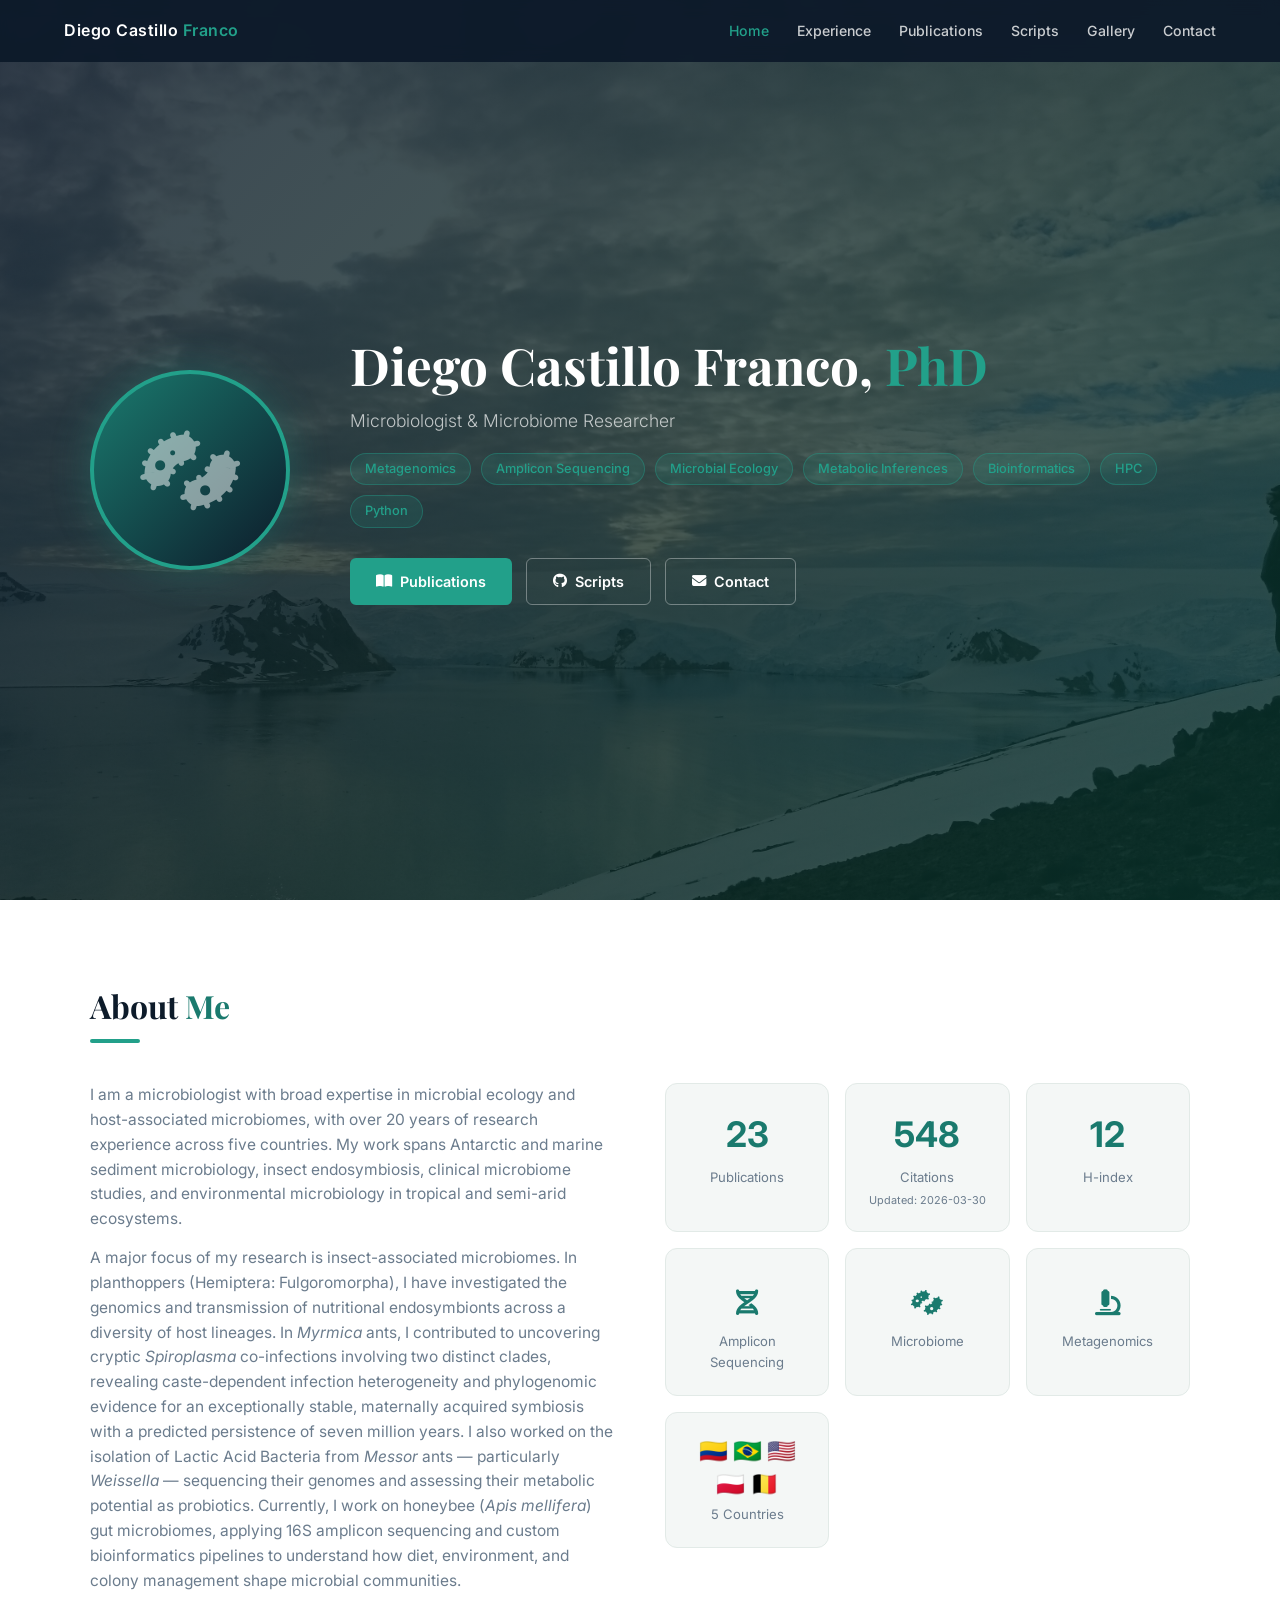
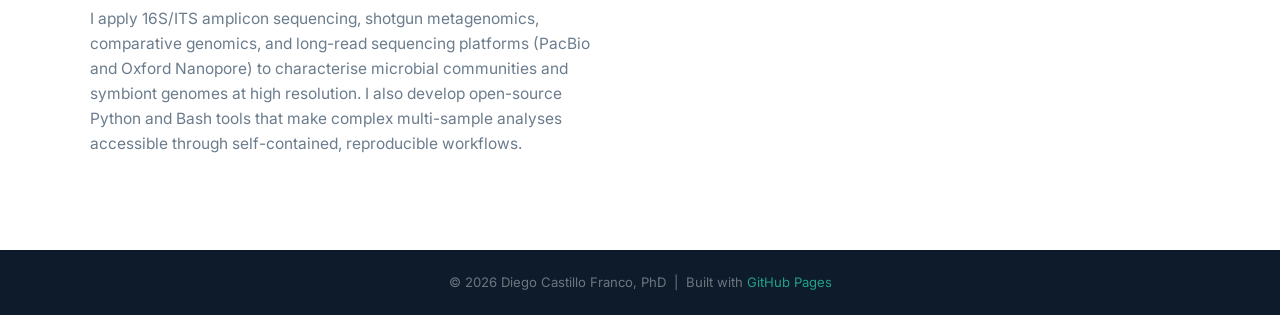
==== commit ad0dddf5: "Update About Me with expanded research background and methods Co-Authored-By: Claude Sonnet 4.6 <nor" ====
--- a/index.html
+++ b/index.html
@@ -60,20 +60,34 @@
       <div class="about-text">
         <p>
           I am a microbiologist with broad expertise in microbial ecology and
-          host-associated microbiomes. My research spans Antarctic and marine
-          sediment microbiology, insect endosymbiosis, clinical microbiome studies,
-          and environmental microbiology in tropical and semi-arid ecosystems.
+          host-associated microbiomes, with over 20 years of research experience
+          across five countries. My work spans Antarctic and marine sediment
+          microbiology, insect endosymbiosis, clinical microbiome studies, and
+          environmental microbiology in tropical and semi-arid ecosystems.
         </p>
         <p>
-          Currently I work on honeybee gut microbiomes, applying 16S amplicon
-          sequencing and custom bioinformatics pipelines to understand how diet,
-          environment, and colony management shape microbial communities in
-          <em>Apis mellifera</em>.
+          A major focus of my research is insect-associated microbiomes. In
+          planthoppers (Hemiptera: Fulgoromorpha), I have investigated the genomics
+          and transmission of nutritional endosymbionts across a diversity of host
+          lineages. In <em>Myrmica</em> ants, I contributed to uncovering cryptic
+          <em>Spiroplasma</em> co-infections involving two distinct clades, revealing
+          caste-dependent infection heterogeneity and phylogenomic evidence for an
+          exceptionally stable, maternally acquired symbiosis with a predicted
+          persistence of seven million years. I also worked on the isolation of
+          Lactic Acid Bacteria from <em>Messor</em> ants — particularly
+          <em>Weissella</em> — sequencing their genomes and assessing their metabolic
+          potential as probiotics. Currently, I work on honeybee
+          (<em>Apis mellifera</em>) gut microbiomes, applying 16S amplicon sequencing
+          and custom bioinformatics pipelines to understand how diet, environment,
+          and colony management shape microbial communities.
         </p>
         <p>
-          I develop open-source Python tools for interactive analysis and
-          visualisation of microbiome data, making complex multi-sample results
-          accessible through self-contained HTML reports.
+          I apply 16S/ITS amplicon sequencing, shotgun metagenomics, comparative
+          genomics, and long-read sequencing platforms (PacBio and Oxford Nanopore)
+          to characterise microbial communities and symbiont genomes at high
+          resolution. I also develop open-source Python and Bash tools that make
+          complex multi-sample analyses accessible through self-contained,
+          reproducible workflows.
         </p>
       </div>
       <div class="about-stats">
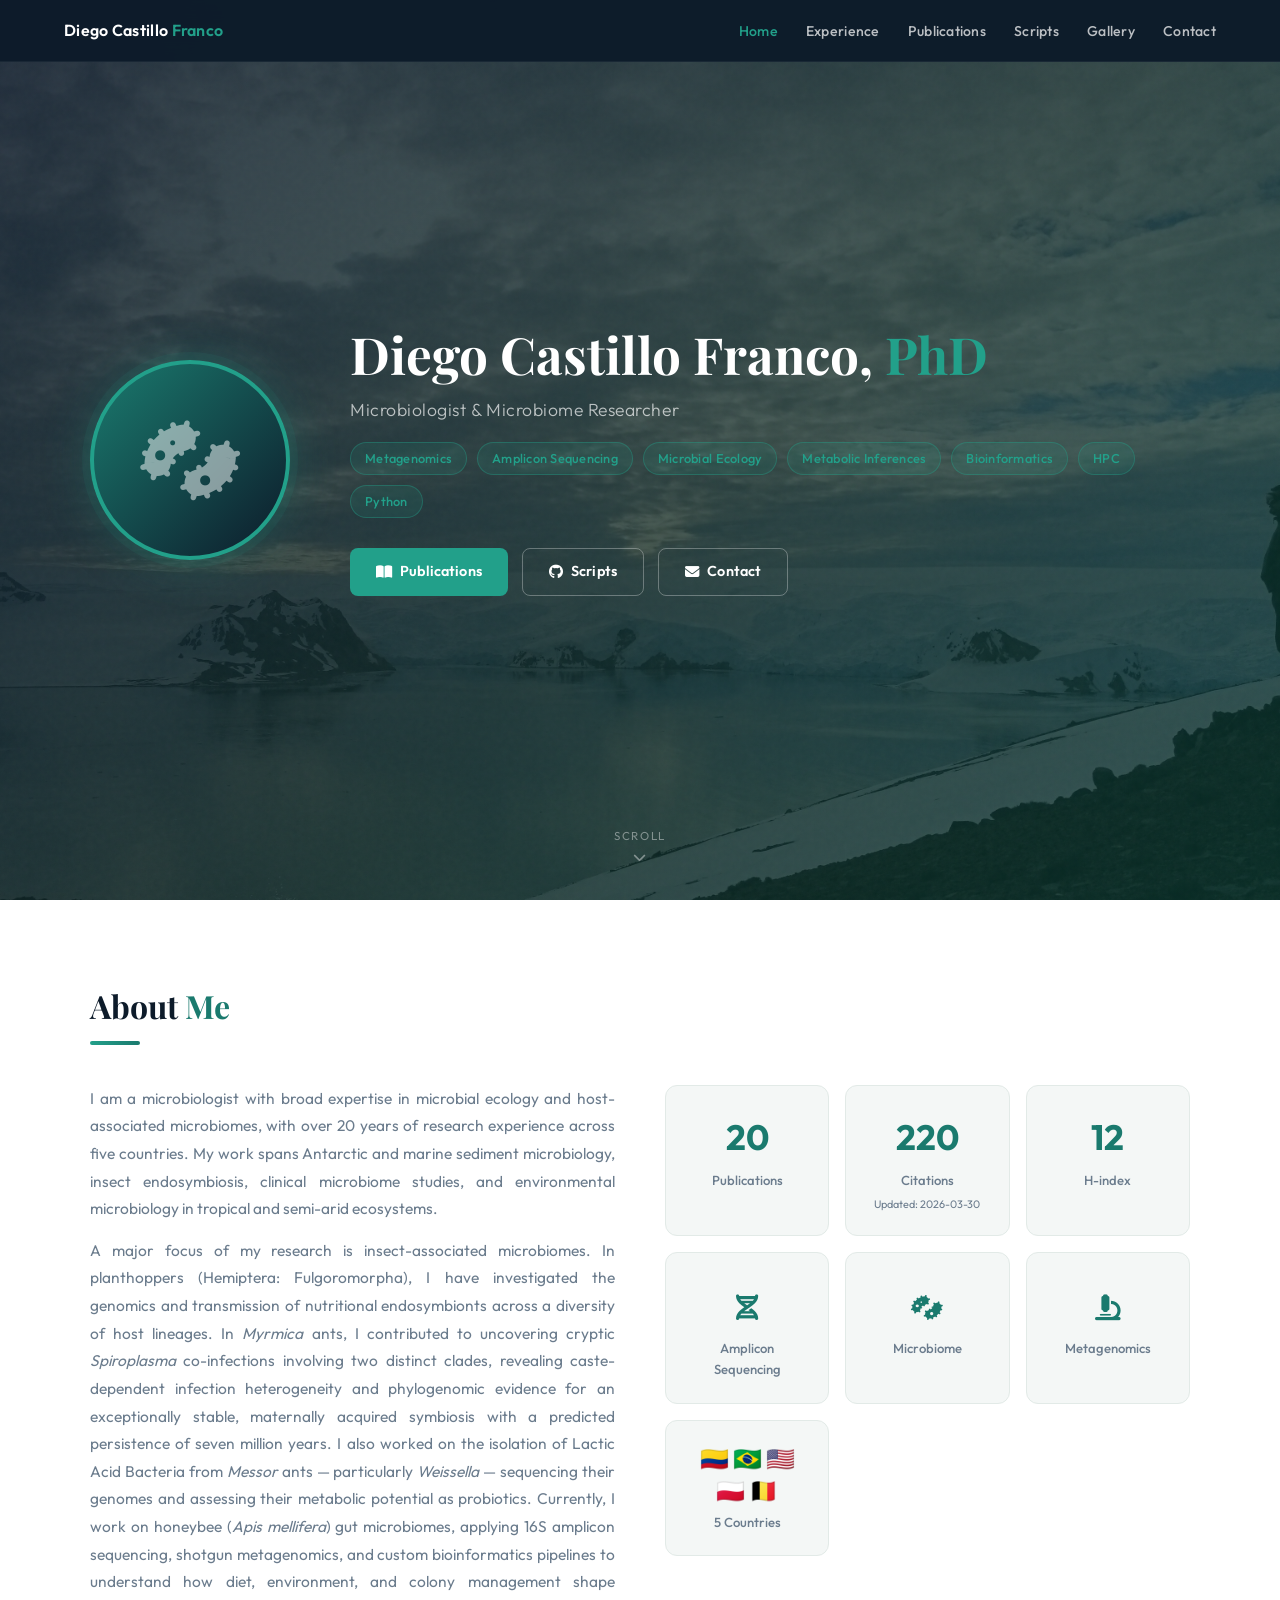
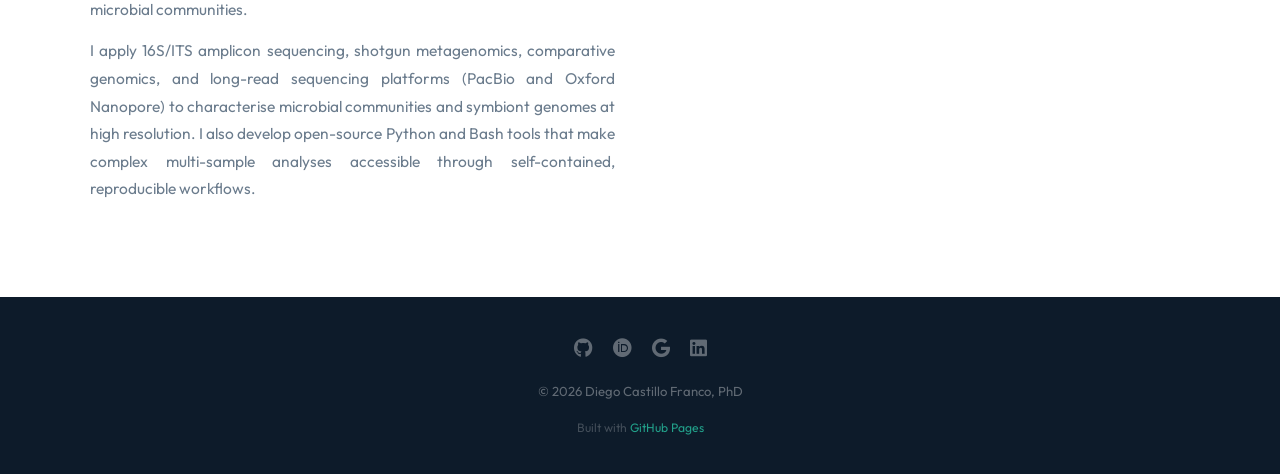
==== commit 8d5c8e6b: "Improve layout: mobile nav, scroll-to-top, font upgrade, pub borders, reveal animations, footer icon" ====
--- a/index.html
+++ b/index.html
@@ -4,7 +4,7 @@
   <meta charset="UTF-8">
   <meta name="viewport" content="width=device-width, initial-scale=1.0">
   <title>Diego Castillo Franco, PhD — Microbiome Researcher</title>
-  <link href="https://fonts.googleapis.com/css2?family=Inter:wght@300;400;500;600;700&family=Playfair+Display:wght@700&display=swap" rel="stylesheet">
+  <link href="https://fonts.googleapis.com/css2?family=Outfit:wght@300;400;500;600;700&family=Playfair+Display:wght@700&display=swap" rel="stylesheet">
   <link rel="stylesheet" href="https://cdnjs.cloudflare.com/ajax/libs/font-awesome/6.5.0/css/all.min.css">
   <link rel="stylesheet" href="style.css">
 </head>
@@ -21,6 +21,9 @@
     <li><a href="gallery.html">Gallery</a></li>
     <li><a href="contact.html">Contact</a></li>
   </ul>
+  <button class="hamburger" id="hamburger" aria-label="Toggle menu">
+    <span></span><span></span><span></span>
+  </button>
 </nav>
 
 <!-- HERO -->
@@ -49,6 +52,10 @@
       </div>
     </div>
   </div>
+  <a class="hero-scroll" href="#about">
+    <span>Scroll</span>
+    <i class="fa-solid fa-chevron-down"></i>
+  </a>
 </section>
 
 <!-- ABOUT -->
@@ -77,9 +84,9 @@
           Lactic Acid Bacteria from <em>Messor</em> ants — particularly
           <em>Weissella</em> — sequencing their genomes and assessing their metabolic
           potential as probiotics. Currently, I work on honeybee
-          (<em>Apis mellifera</em>) gut microbiomes, applying 16S amplicon sequencing
-          and custom bioinformatics pipelines to understand how diet, environment,
-          and colony management shape microbial communities.
+          (<em>Apis mellifera</em>) gut microbiomes, applying 16S amplicon sequencing,
+          shotgun metagenomics, and custom bioinformatics pipelines to understand
+          how diet, environment, and colony management shape microbial communities.
         </p>
         <p>
           I apply 16S/ITS amplicon sequencing, shotgun metagenomics, comparative
@@ -126,28 +133,19 @@
 </section>
 
 <footer>
-  <p>&copy; 2026 Diego Castillo Franco, PhD &nbsp;|&nbsp; Built with <a href="https://pages.github.com" target="_blank">GitHub Pages</a></p>
+  <div class="footer-inner">
+    <div class="footer-links">
+      <a href="https://github.com/diecasfranco" target="_blank" title="GitHub"><i class="fa-brands fa-github"></i></a>
+      <a href="https://orcid.org/0000-0002-0731-9511" target="_blank" title="ORCID"><i class="fa-brands fa-orcid"></i></a>
+      <a href="https://scholar.google.com/citations?user=CieheMcAAAAJ&hl=en" target="_blank" title="Google Scholar"><i class="fa-brands fa-google"></i></a>
+      <a href="https://www.linkedin.com/in/diego-castillo-franco-b86414148/" target="_blank" title="LinkedIn"><i class="fa-brands fa-linkedin"></i></a>
+    </div>
+    <p>&copy; 2026 Diego Castillo Franco, PhD</p>
+    <p class="footer-sub">Built with <a href="https://pages.github.com" target="_blank">GitHub Pages</a></p>
+  </div>
 </footer>
 
-<script>
-  function animateCount(el, target) {
-    if (!el) return;
-    let v = 0; const step = Math.max(1, Math.ceil(target / 50));
-    const t = setInterval(() => { v = Math.min(v + step, target); el.textContent = v; if (v >= target) clearInterval(t); }, 25);
-  }
-
-  fetch('scholar_stats.json?_=' + Date.now())
-    .then(r => r.json())
-    .then(d => {
-      animateCount(document.getElementById('stat-pubs'),   23);
-      animateCount(document.getElementById('stat-cites'),  d.citations || 0);
-      animateCount(document.getElementById('stat-hindex'), d.h_index   || 0);
-      const upd = document.getElementById('scholar-updated');
-      if (upd && d.updated) upd.textContent = 'Updated: ' + d.updated;
-    })
-    .catch(() => {
-      animateCount(document.getElementById('stat-pubs'), 23);
-    });
-</script>
+<button id="scroll-top" aria-label="Back to top"><i class="fa-solid fa-arrow-up"></i></button>
+<script src="main.js"></script>
 </body>
 </html>
--- a/style.css
+++ b/style.css
@@ -1,3 +1,5 @@
+/* Fonts imported via Google Fonts in each HTML file */
+
 :root {
   --navy:   #0d1b2a;
   --teal:   #1a7a6e;
@@ -12,54 +14,86 @@
 }
 
 * { box-sizing: border-box; margin: 0; padding: 0; }
-
 html { scroll-behavior: smooth; }
-
 body {
-  font-family: 'Inter', sans-serif;
+  font-family: 'Outfit', sans-serif;
   color: var(--text);
   background: var(--light);
-  line-height: 1.6;
+  line-height: 1.65;
 }
 
 /* ── NAV ── */
 nav {
   position: fixed; top: 0; left: 0; right: 0; z-index: 100;
-  background: rgba(13,27,42,0.96);
-  backdrop-filter: blur(8px);
+  background: rgba(13,27,42,0.97);
+  backdrop-filter: blur(10px);
   display: flex; align-items: center; justify-content: space-between;
   padding: 0 5%;
   height: 62px;
+  border-bottom: 1px solid rgba(255,255,255,.05);
 }
 .nav-logo {
-  color: var(--white); font-weight: 600; font-size: 1rem; letter-spacing: .5px;
-  text-decoration: none;
+  color: var(--white); font-weight: 600; font-size: 1rem;
+  letter-spacing: .3px; text-decoration: none;
 }
 .nav-logo span { color: var(--teal2); }
 .nav-links { display: flex; gap: 28px; list-style: none; }
 .nav-links a {
-  color: rgba(255,255,255,.78); text-decoration: none; font-size: .88rem;
-  font-weight: 500; transition: color .2s;
+  color: rgba(255,255,255,.72); text-decoration: none; font-size: .88rem;
+  font-weight: 500; letter-spacing: .02em; transition: color .2s;
 }
 .nav-links a:hover, .nav-links a.active { color: var(--teal2); }
+
+/* Hamburger */
+.hamburger {
+  display: none;
+  flex-direction: column;
+  justify-content: center;
+  gap: 5px;
+  background: none;
+  border: none;
+  cursor: pointer;
+  padding: 8px;
+  z-index: 101;
+}
+.hamburger span {
+  display: block;
+  width: 22px; height: 2px;
+  background: var(--white);
+  border-radius: 2px;
+  transition: transform .3s ease, opacity .3s ease;
+}
+.hamburger.open span:nth-child(1) { transform: translateY(7px) rotate(45deg); }
+.hamburger.open span:nth-child(2) { opacity: 0; transform: scaleX(0); }
+.hamburger.open span:nth-child(3) { transform: translateY(-7px) rotate(-45deg); }
 
 /* ── HERO ── */
 #hero {
   min-height: 100vh;
   background: url("antartica/DSC_0459.JPG") center center / cover no-repeat;
   display: flex; align-items: center;
-  padding: 100px 5% 60px;
+  padding: 100px 5% 80px;
   position: relative; overflow: hidden;
 }
 #hero::before {
   content: "";
   position: absolute; inset: 0;
-  background: linear-gradient(135deg, rgba(13,27,42,0.82) 0%, rgba(14,42,37,0.75) 55%, rgba(10,61,53,0.70) 100%);
+  background: linear-gradient(135deg,
+    rgba(13,27,42,0.87) 0%,
+    rgba(14,42,37,0.76) 55%,
+    rgba(10,61,53,0.68) 100%);
+}
+#hero::after {
+  content: "";
+  position: absolute; inset: 0;
+  background-image: url("data:image/svg+xml,%3Csvg viewBox='0 0 200 200' xmlns='http://www.w3.org/2000/svg'%3E%3Cfilter id='n'%3E%3CfeTurbulence type='fractalNoise' baseFrequency='0.75' numOctaves='4' stitchTiles='stitch'/%3E%3C/filter%3E%3Crect width='100%25' height='100%25' filter='url(%23n)'/%3E%3C/svg%3E");
+  opacity: 0.03;
+  pointer-events: none;
 }
 .hero-inner {
   max-width: 1100px; margin: 0 auto;
   display: flex; align-items: center; gap: 60px;
-  position: relative;
+  position: relative; z-index: 1;
 }
 .hero-avatar {
   width: 200px; height: 200px; flex-shrink: 0;
@@ -68,47 +102,58 @@
   background: linear-gradient(135deg, var(--teal) 0%, var(--navy) 100%);
   display: flex; align-items: center; justify-content: center;
   font-size: 5rem; color: rgba(255,255,255,.5);
-  box-shadow: 0 0 40px rgba(34,160,138,.3);
+  box-shadow: 0 0 50px rgba(34,160,138,.28), 0 0 0 8px rgba(34,160,138,.08);
   overflow: hidden;
 }
-.hero-avatar img {
-  width: 100%; height: 100%; object-fit: cover; border-radius: 50%;
-}
+.hero-avatar img { width: 100%; height: 100%; object-fit: cover; border-radius: 50%; }
 .hero-text h1 {
   font-family: 'Playfair Display', serif;
   font-size: clamp(2rem, 4vw, 3.2rem);
-  color: var(--white);
-  line-height: 1.2;
+  color: var(--white); line-height: 1.2;
 }
 .hero-text h1 span { color: var(--teal2); }
 .hero-subtitle {
   margin-top: 10px;
-  font-size: 1.1rem; color: rgba(255,255,255,.7); font-weight: 300;
-}
-.hero-tags {
-  margin-top: 18px; display: flex; flex-wrap: wrap; gap: 10px;
-}
+  font-size: 1.1rem; color: rgba(255,255,255,.68); font-weight: 300; letter-spacing: .03em;
+}
+.hero-tags { margin-top: 18px; display: flex; flex-wrap: wrap; gap: 10px; }
 .tag {
-  background: rgba(34,160,138,.15);
-  border: 1px solid rgba(34,160,138,.4);
+  background: rgba(34,160,138,.13);
+  border: 1px solid rgba(34,160,138,.38);
   color: var(--teal2);
   padding: 5px 14px; border-radius: 20px;
-  font-size: .8rem; font-weight: 500;
-}
+  font-size: .8rem; font-weight: 500; letter-spacing: .02em;
+  transition: background .2s, border-color .2s;
+}
+.tag:hover { background: rgba(34,160,138,.22); border-color: rgba(34,160,138,.6); }
 .hero-btns { margin-top: 30px; display: flex; gap: 14px; flex-wrap: wrap; }
 .btn {
-  padding: 11px 26px; border-radius: 6px;
-  font-size: .9rem; font-weight: 600;
-  text-decoration: none; transition: all .2s; cursor: pointer;
+  padding: 11px 26px; border-radius: 8px;
+  font-size: .9rem; font-weight: 600; letter-spacing: .01em;
+  text-decoration: none; transition: all .22s; cursor: pointer;
   display: inline-flex; align-items: center; gap: 8px;
 }
 .btn-primary { background: var(--teal2); color: var(--white); }
-.btn-primary:hover { background: #1d8f7e; transform: translateY(-1px); }
-.btn-outline {
-  background: transparent; color: var(--white);
-  border: 1px solid rgba(255,255,255,.35);
-}
-.btn-outline:hover { border-color: var(--teal2); color: var(--teal2); transform: translateY(-1px); }
+.btn-primary:hover { background: #1d8f7e; transform: translateY(-2px); box-shadow: 0 6px 20px rgba(34,160,138,.35); }
+.btn-outline { background: transparent; color: var(--white); border: 1px solid rgba(255,255,255,.3); }
+.btn-outline:hover { border-color: var(--teal2); color: var(--teal2); transform: translateY(-2px); }
+
+/* Hero scroll indicator */
+.hero-scroll {
+  position: absolute;
+  bottom: 36px; left: 50%;
+  transform: translateX(-50%);
+  display: flex; flex-direction: column; align-items: center; gap: 6px;
+  color: rgba(255,255,255,.42);
+  font-size: .72rem; letter-spacing: .14em; text-transform: uppercase;
+  animation: heroScrollBounce 2.4s ease-in-out infinite;
+  z-index: 1; text-decoration: none;
+}
+.hero-scroll i { font-size: .82rem; }
+@keyframes heroScrollBounce {
+  0%, 100% { transform: translateX(-50%) translateY(0);  opacity: .45; }
+  50%       { transform: translateX(-50%) translateY(8px); opacity: .85; }
+}
 
 /* ── SECTIONS ── */
 section { padding: 80px 5%; }
@@ -116,15 +161,27 @@
 .section-inner { max-width: 1100px; margin: 0 auto; }
 .section-title {
   font-family: 'Playfair Display', serif;
-  font-size: 2rem; color: var(--navy);
-  margin-bottom: 8px;
+  font-size: 2rem; color: var(--navy); margin-bottom: 8px;
 }
 .section-title span { color: var(--teal); }
 .section-line {
   width: 50px; height: 4px;
-  background: var(--teal2); border-radius: 2px;
-  margin-bottom: 40px;
-}
+  background: linear-gradient(90deg, var(--teal2), var(--teal));
+  border-radius: 2px; margin-bottom: 40px;
+}
+
+/* ── SCROLL REVEAL ── */
+.reveal {
+  opacity: 0;
+  transform: translateY(22px);
+  transition: opacity .58s ease, transform .58s ease;
+}
+.reveal.revealed { opacity: 1; transform: translateY(0); }
+.script-card:nth-child(2).reveal, .tl-item:nth-child(2).reveal { transition-delay: .07s; }
+.script-card:nth-child(3).reveal, .tl-item:nth-child(3).reveal { transition-delay: .14s; }
+.script-card:nth-child(4).reveal, .tl-item:nth-child(4).reveal { transition-delay: .21s; }
+.script-card:nth-child(5).reveal, .tl-item:nth-child(5).reveal { transition-delay: .28s; }
+.script-card:nth-child(6).reveal                               { transition-delay: .35s; }
 
 /* ── ABOUT ── */
 #about { background: var(--white); }
@@ -132,7 +189,10 @@
   display: grid; grid-template-columns: 1fr 1fr; gap: 50px;
   align-items: start;
 }
-.about-text p { color: var(--muted); margin-bottom: 14px; font-size: .97rem; }
+.about-text p {
+  color: var(--muted); margin-bottom: 14px; font-size: .97rem;
+  text-align: justify; line-height: 1.78;
+}
 .about-stats {
   display: grid; grid-template-columns: repeat(auto-fill, minmax(120px, 1fr)); gap: 16px;
 }
@@ -141,11 +201,15 @@
   border-radius: 12px; padding: 22px;
   text-align: center;
   border: 1px solid var(--border);
-}
-.stat-card .num {
-  font-size: 2.2rem; font-weight: 700; color: var(--teal);
-}
-.stat-card .lbl { font-size: .82rem; color: var(--muted); margin-top: 4px; }
+  transition: box-shadow .22s, transform .22s, border-color .22s;
+}
+.stat-card:hover {
+  box-shadow: 0 6px 22px rgba(0,0,0,.08);
+  transform: translateY(-3px);
+  border-color: rgba(34,160,138,.38);
+}
+.stat-card .num { font-size: 2.2rem; font-weight: 700; color: var(--teal); }
+.stat-card .lbl { font-size: .82rem; color: var(--muted); margin-top: 4px; font-weight: 500; }
 
 /* ── TIMELINE ── */
 #experience { background: var(--white); }
@@ -156,7 +220,12 @@
 .timeline::before {
   content: ""; position: absolute;
   left: 50%; top: 0; bottom: 0;
-  width: 3px; background: var(--border);
+  width: 2px;
+  background: linear-gradient(to bottom,
+    transparent,
+    var(--border) 60px,
+    var(--border) calc(100% - 60px),
+    transparent);
   transform: translateX(-50%);
 }
 .tl-item {
@@ -170,7 +239,7 @@
 }
 .tl-dot {
   position: absolute; left: 50%; top: 22px;
-  width: 16px; height: 16px; border-radius: 50%;
+  width: 14px; height: 14px; border-radius: 50%;
   background: var(--teal2); border: 3px solid var(--white);
   box-shadow: 0 0 0 3px var(--teal2);
   transform: translateX(-50%); z-index: 1;
@@ -181,26 +250,18 @@
   background: var(--light); border: 1px solid var(--border);
   border-radius: 12px; padding: 18px 22px;
   max-width: 360px; width: 100%;
-  transition: box-shadow .2s, transform .2s;
-}
-.tl-card:hover { box-shadow: 0 6px 24px rgba(0,0,0,.08); transform: translateY(-2px); }
-.tl-card .tl-role {
-  font-weight: 700; color: var(--navy); font-size: .97rem; margin-bottom: 4px;
-}
-.tl-card .tl-org {
-  font-size: .88rem; color: var(--teal); font-weight: 600; margin-bottom: 6px;
-}
-.tl-card .tl-meta {
-  display: flex; flex-wrap: wrap; gap: 8px; margin-bottom: 8px;
-}
-.tl-card .tl-date {
-  font-size: .78rem; color: var(--muted);
-  display: flex; align-items: center; gap: 5px;
-}
-.tl-card .tl-loc {
-  font-size: .78rem; color: var(--muted);
-  display: flex; align-items: center; gap: 5px;
-}
+  transition: box-shadow .22s, transform .22s, border-color .22s;
+}
+.tl-card:hover {
+  box-shadow: 0 6px 24px rgba(0,0,0,.08);
+  transform: translateY(-2px);
+  border-color: rgba(34,160,138,.3);
+}
+.tl-card .tl-role  { font-weight: 700; color: var(--navy); font-size: .97rem; margin-bottom: 4px; }
+.tl-card .tl-org   { font-size: .88rem; color: var(--teal); font-weight: 600; margin-bottom: 6px; }
+.tl-card .tl-meta  { display: flex; flex-wrap: wrap; gap: 8px; margin-bottom: 8px; }
+.tl-card .tl-date  { font-size: .78rem; color: var(--muted); display: flex; align-items: center; gap: 5px; }
+.tl-card .tl-loc   { font-size: .78rem; color: var(--muted); display: flex; align-items: center; gap: 5px; }
 .tl-type {
   display: inline-block; font-size: .72rem; font-weight: 600;
   padding: 2px 10px; border-radius: 10px; margin-top: 6px;
@@ -208,14 +269,8 @@
 .tl-type.academia  { background: rgba(26,122,110,.1); color: var(--teal); }
 .tl-type.industry  { background: #fff8e1; color: #b7850a; }
 .tl-type.fellowship{ background: #e3f2fd; color: #1565c0; }
-.tl-logo {
-  height: 40px; margin-bottom: 12px;
-  display: flex; align-items: center;
-}
-.tl-logo img {
-  max-height: 40px; max-width: 160px;
-  object-fit: contain; filter: none;
-}
+.tl-logo { height: 40px; margin-bottom: 12px; display: flex; align-items: center; }
+.tl-logo img { max-height: 40px; max-width: 160px; object-fit: contain; }
 .tl-logo .tl-logo-icon {
   width: 40px; height: 40px; border-radius: 8px;
   background: linear-gradient(135deg, var(--teal) 0%, var(--teal2) 100%);
@@ -223,7 +278,272 @@
   color: white; font-size: 1.1rem;
 }
 
+/* ── PUBLICATIONS ── */
+#publications { background: var(--light); }
+.pub-filters { display: flex; gap: 10px; flex-wrap: wrap; margin-bottom: 36px; }
+.filter-btn {
+  padding: 7px 18px; border-radius: 20px; border: 1px solid var(--border);
+  background: var(--white); color: var(--muted); font-size: .83rem; font-weight: 500;
+  cursor: pointer; transition: all .2s; font-family: inherit;
+}
+.filter-btn.active, .filter-btn:hover {
+  background: var(--teal); color: var(--white); border-color: var(--teal);
+}
+.pub-list { display: flex; flex-direction: column; gap: 0; }
+
+/* Year groups */
+.pub-year-group { margin-bottom: 44px; }
+.year-banner { display: flex; align-items: center; gap: 18px; margin-bottom: 20px; }
+.year-number {
+  font-family: 'Playfair Display', serif;
+  font-size: 1.5rem; font-weight: 700;
+  color: var(--navy); flex-shrink: 0;
+}
+.year-line { flex: 1; height: 2px; background: var(--border); }
+.year-cards { display: flex; flex-direction: column; gap: 14px; }
+
+/* Pub card */
+.pub-card {
+  background: var(--card); border-radius: 12px;
+  padding: 20px 24px;
+  border: 1px solid var(--border);
+  border-left: 4px solid var(--border);
+  transition: box-shadow .22s, transform .22s;
+}
+.pub-card:hover { box-shadow: 0 6px 24px rgba(0,0,0,.08); transform: translateY(-2px); }
+
+/* Topic accent borders */
+.pub-card[data-topic="antarctica"]  { border-left-color: #1976D2; }
+.pub-card[data-topic="symbiosis"]   { border-left-color: #2e7d32; }
+.pub-card[data-topic="clinical"]    { border-left-color: #7b1fa2; }
+.pub-card[data-topic="environment"] { border-left-color: var(--gold); }
+
+.pub-card-top { display: flex; align-items: flex-start; gap: 20px; justify-content: space-between; }
+.pub-card-main { flex: 1; min-width: 0; }
+.pub-altmetric { flex-shrink: 0; padding-top: 2px; }
+.pub-card .pub-title {
+  font-weight: 600; color: var(--navy); font-size: .97rem;
+  margin-bottom: 6px; line-height: 1.45;
+}
+.pub-card .pub-title a { color: inherit; text-decoration: none; }
+.pub-card .pub-title a:hover { color: var(--teal); }
+.pub-card .pub-authors { font-size: .84rem; color: var(--muted); margin-bottom: 8px; line-height: 1.5; }
+.pub-card .pub-authors strong { color: var(--text); }
+.pub-card .pub-meta { display: flex; align-items: center; gap: 12px; flex-wrap: wrap; }
+.pub-journal  { font-size: .83rem; color: var(--teal); font-weight: 500; font-style: italic; }
+.pub-year     { font-size: .78rem; background: var(--light); padding: 2px 10px; border-radius: 10px; color: var(--muted); }
+.pub-cited    { font-size: .78rem; color: var(--gold); font-weight: 600; }
+.pub-cited i  { margin-right: 4px; }
+.pub-badge    { font-size: .72rem; padding: 2px 10px; border-radius: 10px; font-weight: 600; }
+.badge-bee    { background: #fff8e1; color: #b7850a; }
+.badge-micro  { background: #e8f5e9; color: #2e7d32; }
+.badge-method { background: #e3f2fd; color: #1565c0; }
+.badge-review { background: #f3e5f5; color: #6a1b9a; }
+
+/* ── SCRIPTS ── */
+#scripts { background: var(--white); }
+.scripts-grid {
+  display: grid; grid-template-columns: repeat(auto-fill, minmax(300px, 1fr));
+  gap: 22px;
+}
+.script-card {
+  background: var(--light); border-radius: 12px;
+  padding: 24px; border: 1px solid var(--border);
+  transition: box-shadow .22s, transform .22s, border-color .22s;
+  display: flex; flex-direction: column;
+}
+.script-card:hover {
+  box-shadow: 0 6px 24px rgba(0,0,0,.08);
+  transform: translateY(-3px);
+  border-color: rgba(34,160,138,.35);
+}
+.script-icon {
+  width: 44px; height: 44px; border-radius: 10px;
+  background: linear-gradient(135deg, var(--teal) 0%, var(--teal2) 100%);
+  display: flex; align-items: center; justify-content: center;
+  color: white; font-size: 1.1rem; margin-bottom: 14px;
+  box-shadow: 0 4px 12px rgba(26,122,110,.25);
+}
+.script-card h3 { font-size: .97rem; font-weight: 600; color: var(--navy); margin-bottom: 8px; }
+.script-card p  { font-size: .84rem; color: var(--muted); flex: 1; margin-bottom: 16px; line-height: 1.65; }
+.script-tags    { display: flex; gap: 6px; flex-wrap: wrap; margin-bottom: 16px; }
+.script-tag {
+  font-size: .72rem; padding: 2px 10px; border-radius: 10px;
+  background: rgba(26,122,110,.1); color: var(--teal); font-weight: 500;
+}
+.script-link {
+  font-size: .83rem; font-weight: 600; color: var(--teal2);
+  text-decoration: none; display: flex; align-items: center; gap: 6px;
+  margin-top: auto;
+}
+.script-link:hover { color: var(--teal); }
+
+/* ── CONTACT ── */
+#contact {
+  background: linear-gradient(135deg, var(--navy) 0%, #0e2a25 100%);
+  color: var(--white);
+}
+#contact .section-title { color: var(--white); }
+.contact-grid { display: grid; grid-template-columns: 1fr 1fr; gap: 50px; align-items: start; }
+.contact-info p { color: rgba(255,255,255,.68); font-size: .95rem; margin-bottom: 28px; line-height: 1.75; }
+.contact-links  { display: flex; flex-direction: column; gap: 14px; }
+.contact-link {
+  display: flex; align-items: center; gap: 14px;
+  color: rgba(255,255,255,.75); text-decoration: none;
+  font-size: .9rem; transition: color .2s, transform .2s;
+}
+.contact-link:hover { color: var(--teal2); transform: translateX(4px); }
+.contact-link i {
+  width: 38px; height: 38px; border-radius: 8px;
+  background: rgba(255,255,255,.07);
+  display: flex; align-items: center; justify-content: center;
+  font-size: 1rem; flex-shrink: 0;
+  transition: background .2s;
+}
+.contact-link:hover i { background: rgba(34,160,138,.2); }
+.contact-form { display: flex; flex-direction: column; gap: 14px; }
+.contact-form input, .contact-form textarea {
+  background: rgba(255,255,255,.07);
+  border: 1px solid rgba(255,255,255,.13);
+  border-radius: 8px; padding: 12px 16px;
+  color: var(--white); font-family: inherit; font-size: .9rem;
+  outline: none; transition: border-color .2s, background .2s;
+}
+.contact-form input::placeholder,
+.contact-form textarea::placeholder { color: rgba(255,255,255,.3); }
+.contact-form input:focus,
+.contact-form textarea:focus { border-color: var(--teal2); background: rgba(255,255,255,.1); }
+.contact-form textarea { resize: vertical; min-height: 120px; }
+.contact-form .btn-primary { align-self: flex-start; border: none; font-family: inherit; }
+
+/* ── GALLERY ── */
+#gallery { background: var(--navy); }
+#gallery .section-title { color: var(--white); }
+#gallery .section-line  { background: var(--teal2); }
+#gallery .section-subtitle {
+  color: rgba(255,255,255,.55); margin-top: -28px;
+  margin-bottom: 36px; font-size: .92rem;
+}
+.gallery-grid { columns: 4 200px; column-gap: 10px; }
+.gallery-item {
+  break-inside: avoid; margin-bottom: 10px;
+  cursor: pointer; overflow: hidden; border-radius: 8px;
+  position: relative;
+}
+.gallery-item img {
+  width: 100%; display: block;
+  transition: transform .35s ease, filter .35s ease;
+  filter: brightness(.82);
+}
+.gallery-item:hover img { transform: scale(1.05); filter: brightness(1.02); }
+
+/* lightbox */
+#lightbox {
+  display: none; position: fixed; inset: 0; z-index: 999;
+  background: rgba(0,0,0,.93);
+  align-items: center; justify-content: center;
+}
+#lightbox.open { display: flex; }
+#lightbox img {
+  max-width: 90vw; max-height: 90vh;
+  border-radius: 6px; box-shadow: 0 0 80px rgba(0,0,0,.9);
+}
+#lb-close {
+  position: absolute; top: 20px; right: 28px;
+  color: white; font-size: 2rem; cursor: pointer; line-height: 1;
+  background: none; border: none; opacity: .65; transition: opacity .2s;
+}
+#lb-close:hover { opacity: 1; }
+#lb-prev, #lb-next {
+  position: absolute; top: 50%; transform: translateY(-50%);
+  color: white; font-size: 2rem; cursor: pointer;
+  background: rgba(255,255,255,.1); border: none;
+  padding: 12px 18px; border-radius: 6px; transition: background .2s;
+}
+#lb-prev { left: 16px; }
+#lb-next { right: 16px; }
+#lb-prev:hover, #lb-next:hover { background: rgba(255,255,255,.22); }
+
+/* ── SCROLL-TO-TOP ── */
+#scroll-top {
+  position: fixed;
+  bottom: 28px; right: 28px;
+  width: 46px; height: 46px;
+  border-radius: 50%;
+  background: var(--teal2);
+  color: white;
+  border: none; cursor: pointer;
+  display: flex; align-items: center; justify-content: center;
+  font-size: 1rem;
+  opacity: 0;
+  transform: translateY(16px);
+  transition: opacity .3s, transform .3s, background .2s;
+  z-index: 200;
+  box-shadow: 0 4px 18px rgba(34,160,138,.4);
+}
+#scroll-top.visible { opacity: 1; transform: translateY(0); }
+#scroll-top:hover   { background: var(--teal); }
+
+/* ── FOOTER ── */
+footer {
+  background: var(--navy);
+  padding: 36px 5%;
+}
+.footer-inner {
+  max-width: 1100px; margin: 0 auto;
+  display: flex; flex-direction: column;
+  align-items: center; gap: 16px;
+}
+.footer-links { display: flex; gap: 20px; }
+.footer-links a {
+  color: rgba(255,255,255,.35);
+  font-size: 1.2rem;
+  text-decoration: none;
+  transition: color .2s, transform .2s;
+}
+.footer-links a:hover { color: var(--teal2); transform: translateY(-3px); }
+.footer-inner > p { color: rgba(255,255,255,.35); font-size: .82rem; }
+.footer-sub { font-size: .76rem !important; color: rgba(255,255,255,.22) !important; }
+.footer-sub a { color: var(--teal2); text-decoration: none; }
+.footer-sub a:hover { color: var(--teal); }
+
+/* ── RESPONSIVE ── */
 @media (max-width: 768px) {
+  /* Mobile nav */
+  .hamburger { display: flex; }
+  .nav-links {
+    display: none;
+    position: fixed;
+    top: 62px; left: 0; right: 0;
+    background: rgba(13,27,42,.98);
+    backdrop-filter: blur(12px);
+    flex-direction: column;
+    padding: 16px 5% 24px;
+    gap: 4px;
+    border-top: 1px solid rgba(255,255,255,.07);
+    box-shadow: 0 16px 40px rgba(0,0,0,.4);
+  }
+  .nav-links.open { display: flex; }
+  .nav-links li { width: 100%; }
+  .nav-links a {
+    display: block;
+    padding: 11px 14px;
+    font-size: .95rem;
+    border-radius: 8px;
+  }
+  .nav-links a:hover, .nav-links a.active { background: rgba(34,160,138,.1); }
+
+  /* Hero */
+  .hero-inner  { flex-direction: column; text-align: center; gap: 30px; }
+  .hero-tags, .hero-btns { justify-content: center; }
+  .hero-scroll { display: none; }
+
+  /* Sections */
+  .about-grid, .contact-grid { grid-template-columns: 1fr; }
+  .about-text p { font-size: 1rem; }
+  .pub-card-top { flex-direction: column; }
+
+  /* Timeline */
   .timeline::before { left: 18px; }
   .tl-item, .tl-item.right {
     justify-content: flex-start;
@@ -232,210 +552,3 @@
   .tl-dot { left: 18px; }
   .tl-card { max-width: 100%; }
 }
-
-/* ── PUBLICATIONS ── */
-#publications { background: var(--light); }
-.pub-filters {
-  display: flex; gap: 10px; flex-wrap: wrap; margin-bottom: 36px;
-}
-.filter-btn {
-  padding: 7px 18px; border-radius: 20px; border: 1px solid var(--border);
-  background: var(--white); color: var(--muted); font-size: .83rem;
-  cursor: pointer; transition: all .2s; font-family: inherit;
-}
-.filter-btn.active, .filter-btn:hover {
-  background: var(--teal); color: var(--white); border-color: var(--teal);
-}
-.pub-list { display: flex; flex-direction: column; gap: 0; }
-
-/* Year groups */
-.pub-year-group { margin-bottom: 44px; }
-.year-banner {
-  display: flex; align-items: center; gap: 18px;
-  margin-bottom: 20px;
-}
-.year-number {
-  font-family: 'Playfair Display', serif;
-  font-size: 1.5rem; font-weight: 700;
-  color: var(--navy); flex-shrink: 0;
-}
-.year-line { flex: 1; height: 2px; background: var(--border); }
-.year-cards { display: flex; flex-direction: column; gap: 14px; }
-
-/* Pub card */
-.pub-card {
-  background: var(--card); border-radius: 12px;
-  padding: 20px 24px; border: 1px solid var(--border);
-  transition: box-shadow .2s, transform .2s;
-}
-.pub-card:hover { box-shadow: 0 6px 24px rgba(0,0,0,.08); transform: translateY(-2px); }
-
-.pub-card-top {
-  display: flex; align-items: flex-start;
-  gap: 20px; justify-content: space-between;
-}
-.pub-card-main { flex: 1; min-width: 0; }
-.pub-altmetric { flex-shrink: 0; padding-top: 2px; }
-
-.pub-card .pub-title {
-  font-weight: 600; color: var(--navy); font-size: .97rem;
-  margin-bottom: 6px; line-height: 1.4;
-}
-.pub-card .pub-title a { color: inherit; text-decoration: none; }
-.pub-card .pub-title a:hover { color: var(--teal); }
-.pub-card .pub-authors { font-size: .84rem; color: var(--muted); margin-bottom: 8px; }
-.pub-card .pub-authors strong { color: var(--text); }
-.pub-card .pub-meta {
-  display: flex; align-items: center; gap: 12px; flex-wrap: wrap;
-}
-.pub-journal { font-size: .83rem; color: var(--teal); font-weight: 500; font-style: italic; }
-.pub-year {
-  font-size: .78rem; background: var(--light);
-  padding: 2px 10px; border-radius: 10px; color: var(--muted);
-}
-.pub-cited {
-  font-size: .78rem; color: var(--gold); font-weight: 600;
-}
-.pub-cited i { margin-right: 4px; }
-.pub-badge {
-  font-size: .72rem; padding: 2px 10px; border-radius: 10px;
-  font-weight: 600;
-}
-.badge-bee    { background: #fff8e1; color: #b7850a; }
-.badge-micro  { background: #e8f5e9; color: #2e7d32; }
-.badge-method { background: #e3f2fd; color: #1565c0; }
-.badge-review { background: #f3e5f5; color: #6a1b9a; }
-
-/* ── SCRIPTS ── */
-#scripts { background: var(--white); }
-.scripts-grid {
-  display: grid; grid-template-columns: repeat(auto-fill, minmax(300px, 1fr));
-  gap: 22px;
-}
-.script-card {
-  background: var(--light); border-radius: 12px;
-  padding: 24px; border: 1px solid var(--border);
-  transition: box-shadow .2s, transform .2s;
-  display: flex; flex-direction: column;
-}
-.script-card:hover { box-shadow: 0 6px 24px rgba(0,0,0,.08); transform: translateY(-2px); }
-.script-icon {
-  width: 44px; height: 44px; border-radius: 10px;
-  background: linear-gradient(135deg, var(--teal) 0%, var(--teal2) 100%);
-  display: flex; align-items: center; justify-content: center;
-  color: white; font-size: 1.1rem; margin-bottom: 14px;
-}
-.script-card h3 { font-size: .97rem; font-weight: 600; color: var(--navy); margin-bottom: 8px; }
-.script-card p  { font-size: .84rem; color: var(--muted); flex: 1; margin-bottom: 16px; }
-.script-tags { display: flex; gap: 6px; flex-wrap: wrap; margin-bottom: 16px; }
-.script-tag {
-  font-size: .72rem; padding: 2px 10px; border-radius: 10px;
-  background: rgba(26,122,110,.1); color: var(--teal); font-weight: 500;
-}
-.script-link {
-  font-size: .83rem; font-weight: 600; color: var(--teal2);
-  text-decoration: none; display: flex; align-items: center; gap: 6px;
-}
-.script-link:hover { color: var(--teal); }
-
-/* ── CONTACT ── */
-#contact {
-  background: linear-gradient(135deg, var(--navy) 0%, #0e2a25 100%);
-  color: var(--white);
-}
-#contact .section-title { color: var(--white); }
-.contact-grid {
-  display: grid; grid-template-columns: 1fr 1fr; gap: 50px;
-  align-items: start;
-}
-.contact-info p { color: rgba(255,255,255,.7); font-size: .95rem; margin-bottom: 28px; }
-.contact-links { display: flex; flex-direction: column; gap: 14px; }
-.contact-link {
-  display: flex; align-items: center; gap: 14px;
-  color: rgba(255,255,255,.8); text-decoration: none;
-  font-size: .9rem; transition: color .2s;
-}
-.contact-link:hover { color: var(--teal2); }
-.contact-link i {
-  width: 38px; height: 38px; border-radius: 8px;
-  background: rgba(255,255,255,.07);
-  display: flex; align-items: center; justify-content: center;
-  font-size: 1rem; flex-shrink: 0;
-}
-.contact-form { display: flex; flex-direction: column; gap: 14px; }
-.contact-form input, .contact-form textarea {
-  background: rgba(255,255,255,.07);
-  border: 1px solid rgba(255,255,255,.15);
-  border-radius: 8px; padding: 12px 16px;
-  color: var(--white); font-family: inherit; font-size: .9rem;
-  outline: none; transition: border-color .2s;
-}
-.contact-form input::placeholder,
-.contact-form textarea::placeholder { color: rgba(255,255,255,.35); }
-.contact-form input:focus,
-.contact-form textarea:focus { border-color: var(--teal2); }
-.contact-form textarea { resize: vertical; min-height: 120px; }
-.contact-form .btn-primary { align-self: flex-start; border: none; font-family: inherit; }
-
-/* ── GALLERY ── */
-#gallery { background: var(--navy); }
-#gallery .section-title { color: var(--white); }
-#gallery .section-line  { background: var(--teal2); }
-#gallery .section-subtitle { color: rgba(255,255,255,.6); margin-top:-28px; margin-bottom:36px; font-size:.92rem; }
-.gallery-grid {
-  columns: 4 200px; column-gap: 10px;
-}
-.gallery-item {
-  break-inside: avoid; margin-bottom: 10px;
-  cursor: pointer; overflow: hidden; border-radius: 8px;
-  position: relative;
-}
-.gallery-item img {
-  width: 100%; display: block;
-  transition: transform .3s, filter .3s;
-  filter: brightness(.88);
-}
-.gallery-item:hover img { transform: scale(1.04); filter: brightness(1); }
-
-/* lightbox */
-#lightbox {
-  display: none; position: fixed; inset: 0; z-index: 999;
-  background: rgba(0,0,0,.92);
-  align-items: center; justify-content: center;
-}
-#lightbox.open { display: flex; }
-#lightbox img {
-  max-width: 90vw; max-height: 90vh;
-  border-radius: 6px; box-shadow: 0 0 60px rgba(0,0,0,.8);
-}
-#lb-close {
-  position: absolute; top: 20px; right: 28px;
-  color: white; font-size: 2rem; cursor: pointer; line-height: 1;
-  background: none; border: none;
-}
-#lb-prev, #lb-next {
-  position: absolute; top: 50%; transform: translateY(-50%);
-  color: white; font-size: 2rem; cursor: pointer;
-  background: rgba(255,255,255,.1); border: none;
-  padding: 12px 18px; border-radius: 6px; transition: background .2s;
-}
-#lb-prev { left: 16px; }
-#lb-next { right: 16px; }
-#lb-prev:hover, #lb-next:hover { background: rgba(255,255,255,.25); }
-
-/* ── FOOTER ── */
-footer {
-  background: var(--navy); color: rgba(255,255,255,.4);
-  text-align: center; padding: 22px;
-  font-size: .82rem;
-}
-footer a { color: var(--teal2); text-decoration: none; }
-
-/* ── RESPONSIVE ── */
-@media (max-width: 768px) {
-  .hero-inner  { flex-direction: column; text-align: center; gap: 30px; }
-  .hero-tags, .hero-btns { justify-content: center; }
-  .about-grid, .contact-grid { grid-template-columns: 1fr; }
-  .nav-links { display: none; }
-  .pub-card-top { flex-direction: column; }
-}
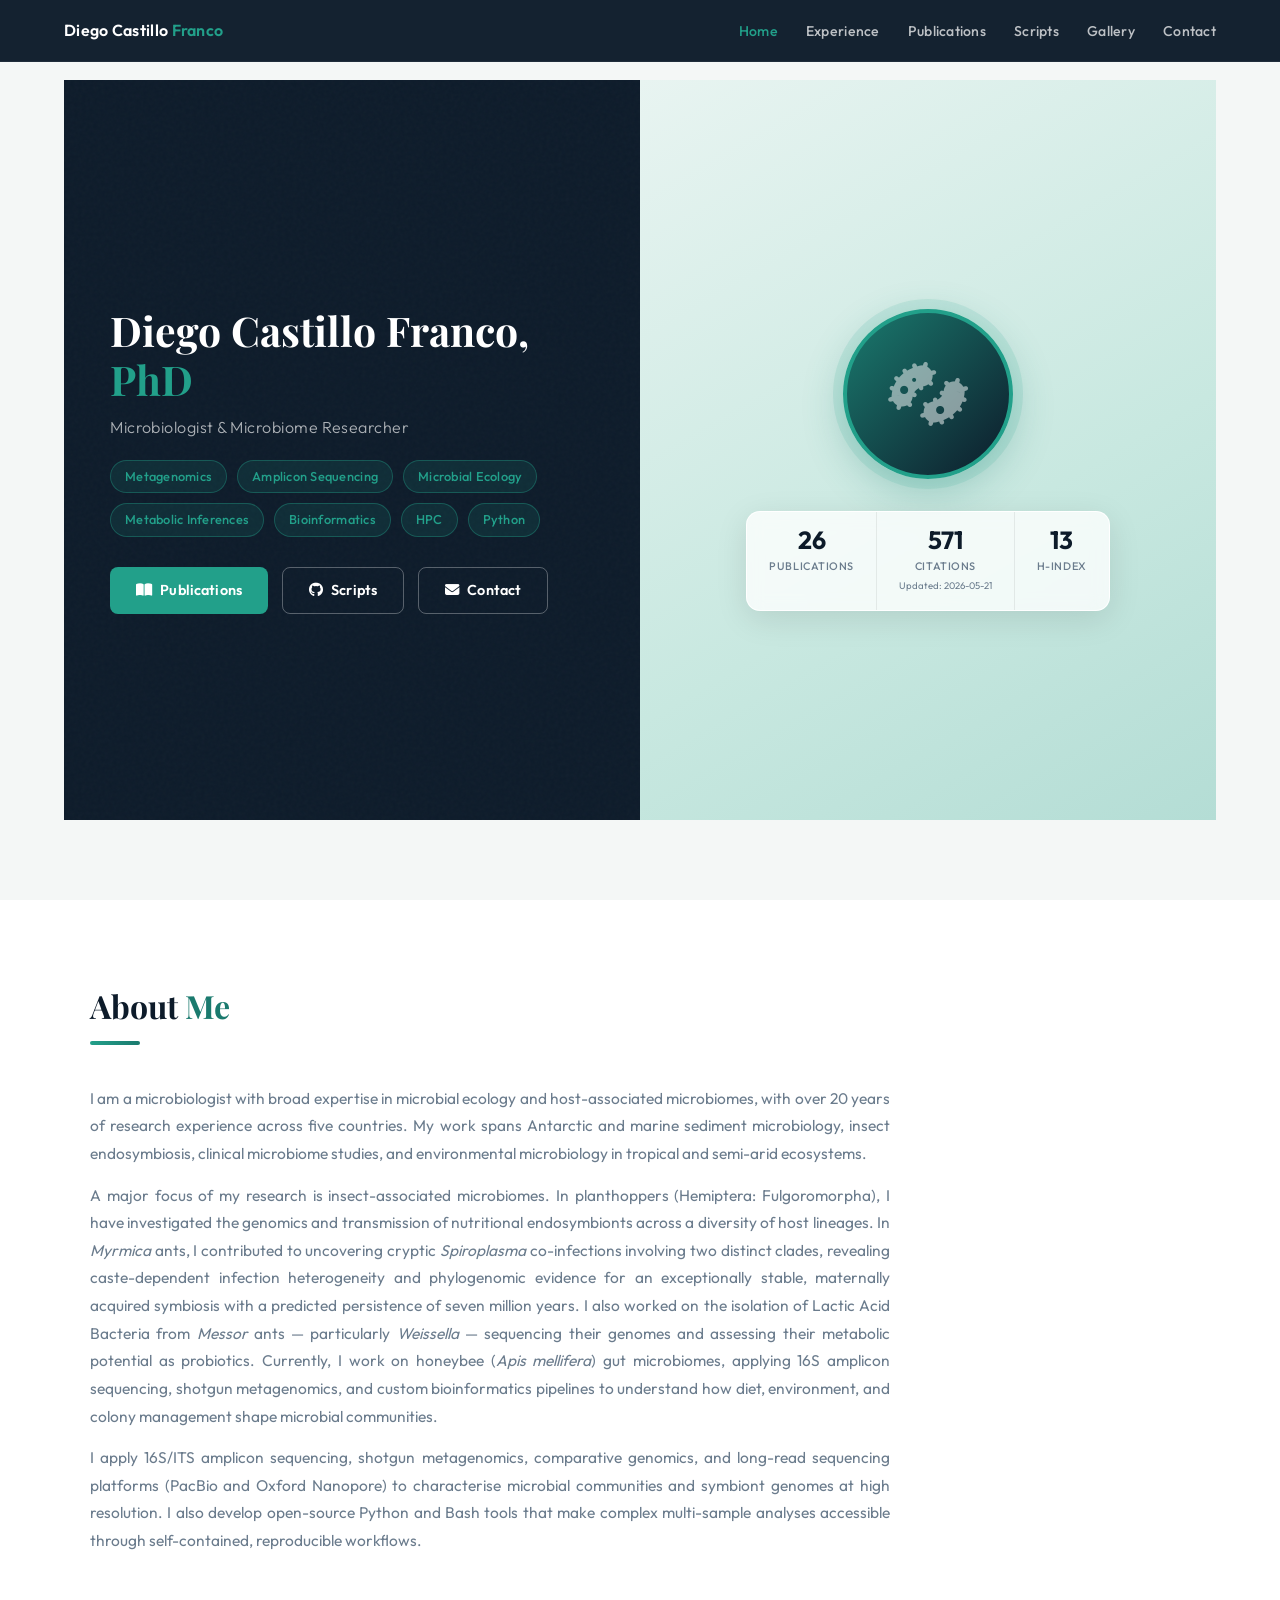
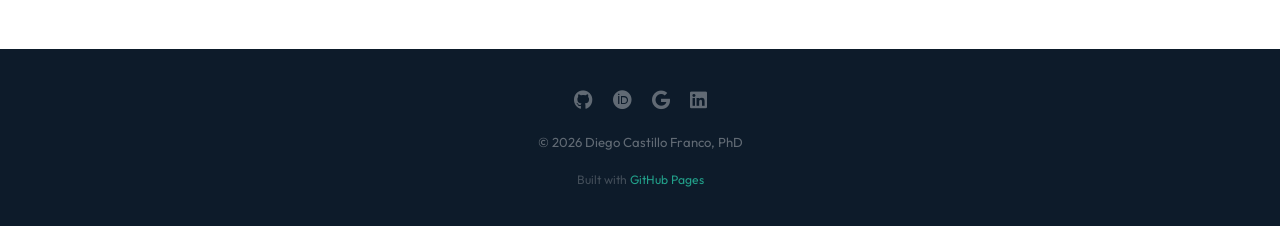
==== commit 113d5cd8: "Implement split hero layout (Layout B) Dark navy left panel with name, tags, and nav buttons; light " ====
--- a/index.html
+++ b/index.html
@@ -28,34 +28,49 @@
 
 <!-- HERO -->
 <section id="hero">
-  <div class="hero-inner">
+  <div class="hero-left">
+    <div class="hero-left-content">
+      <div class="hero-text">
+        <h1>Diego Castillo Franco, <span>PhD</span></h1>
+        <p class="hero-subtitle">Microbiologist &amp; Microbiome Researcher</p>
+        <div class="hero-tags">
+          <span class="tag">Metagenomics</span>
+          <span class="tag">Amplicon Sequencing</span>
+          <span class="tag">Microbial Ecology</span>
+          <span class="tag">Metabolic Inferences</span>
+          <span class="tag">Bioinformatics</span>
+          <span class="tag">HPC</span>
+          <span class="tag">Python</span>
+        </div>
+        <div class="hero-btns">
+          <a class="btn btn-primary" href="publications.html"><i class="fa-solid fa-book-open"></i> Publications</a>
+          <a class="btn btn-outline" href="scripts.html"><i class="fa-brands fa-github"></i> Scripts</a>
+          <a class="btn btn-outline" href="contact.html"><i class="fa-solid fa-envelope"></i> Contact</a>
+        </div>
+      </div>
+    </div>
+  </div>
+  <div class="hero-right">
     <div class="hero-avatar">
       <img src="photo.jpg" alt="Diego Castillo Franco"
            onerror="this.style.display='none';this.parentElement.innerHTML='<i class=\'fa-solid fa-bacteria\'></i>'">
     </div>
-    <div class="hero-text">
-      <h1>Diego Castillo Franco, <span>PhD</span></h1>
-      <p class="hero-subtitle">Microbiologist &amp; Microbiome Researcher</p>
-      <div class="hero-tags">
-        <span class="tag">Metagenomics</span>
-        <span class="tag">Amplicon Sequencing</span>
-        <span class="tag">Microbial Ecology</span>
-        <span class="tag">Metabolic Inferences</span>
-        <span class="tag">Bioinformatics</span>
-        <span class="tag">HPC</span>
-        <span class="tag">Python</span>
+    <div class="hero-stats">
+      <div class="hstat">
+        <div class="num" id="stat-pubs">—</div>
+        <div class="lbl">Publications</div>
       </div>
-      <div class="hero-btns">
-        <a class="btn btn-primary" href="publications.html"><i class="fa-solid fa-book-open"></i> Publications</a>
-        <a class="btn btn-outline" href="scripts.html"><i class="fa-brands fa-github"></i> Scripts</a>
-        <a class="btn btn-outline" href="contact.html"><i class="fa-solid fa-envelope"></i> Contact</a>
+      <div class="hstat clickable" onclick="window.open('https://scholar.google.com/citations?user=CieheMcAAAAJ&hl=en','_blank')">
+        <div class="num" id="stat-cites">—</div>
+        <div class="lbl">Citations</div>
+        <div id="scholar-updated"></div>
+      </div>
+      <div class="hstat clickable" onclick="window.open('https://scholar.google.com/citations?user=CieheMcAAAAJ&hl=en','_blank')">
+        <div class="num" id="stat-hindex">—</div>
+        <div class="lbl">H-index</div>
       </div>
     </div>
   </div>
-  <a class="hero-scroll" href="#about">
-    <span>Scroll</span>
-    <i class="fa-solid fa-chevron-down"></i>
-  </a>
 </section>
 
 <!-- ABOUT -->
@@ -63,71 +78,38 @@
   <div class="section-inner">
     <h2 class="section-title">About <span>Me</span></h2>
     <div class="section-line"></div>
-    <div class="about-grid">
-      <div class="about-text">
-        <p>
-          I am a microbiologist with broad expertise in microbial ecology and
-          host-associated microbiomes, with over 20 years of research experience
-          across five countries. My work spans Antarctic and marine sediment
-          microbiology, insect endosymbiosis, clinical microbiome studies, and
-          environmental microbiology in tropical and semi-arid ecosystems.
-        </p>
-        <p>
-          A major focus of my research is insect-associated microbiomes. In
-          planthoppers (Hemiptera: Fulgoromorpha), I have investigated the genomics
-          and transmission of nutritional endosymbionts across a diversity of host
-          lineages. In <em>Myrmica</em> ants, I contributed to uncovering cryptic
-          <em>Spiroplasma</em> co-infections involving two distinct clades, revealing
-          caste-dependent infection heterogeneity and phylogenomic evidence for an
-          exceptionally stable, maternally acquired symbiosis with a predicted
-          persistence of seven million years. I also worked on the isolation of
-          Lactic Acid Bacteria from <em>Messor</em> ants — particularly
-          <em>Weissella</em> — sequencing their genomes and assessing their metabolic
-          potential as probiotics. Currently, I work on honeybee
-          (<em>Apis mellifera</em>) gut microbiomes, applying 16S amplicon sequencing,
-          shotgun metagenomics, and custom bioinformatics pipelines to understand
-          how diet, environment, and colony management shape microbial communities.
-        </p>
-        <p>
-          I apply 16S/ITS amplicon sequencing, shotgun metagenomics, comparative
-          genomics, and long-read sequencing platforms (PacBio and Oxford Nanopore)
-          to characterise microbial communities and symbiont genomes at high
-          resolution. I also develop open-source Python and Bash tools that make
-          complex multi-sample analyses accessible through self-contained,
-          reproducible workflows.
-        </p>
-      </div>
-      <div class="about-stats">
-        <div class="stat-card">
-          <div class="num" id="stat-pubs">—</div>
-          <div class="lbl">Publications</div>
-        </div>
-        <div class="stat-card" style="cursor:pointer" onclick="window.open('https://scholar.google.com/citations?user=CieheMcAAAAJ&hl=en','_blank')">
-          <div class="num" id="stat-cites">—</div>
-          <div class="lbl">Citations</div>
-          <div id="scholar-updated" style="font-size:.68rem;color:var(--muted);margin-top:4px"></div>
-        </div>
-        <div class="stat-card" style="cursor:pointer" onclick="window.open('https://scholar.google.com/citations?user=CieheMcAAAAJ&hl=en','_blank')">
-          <div class="num" id="stat-hindex">—</div>
-          <div class="lbl">H-index</div>
-        </div>
-        <div class="stat-card">
-          <div class="num"><i class="fa-solid fa-dna" style="font-size:1.6rem;color:var(--teal)"></i></div>
-          <div class="lbl">Amplicon Sequencing</div>
-        </div>
-        <div class="stat-card">
-          <div class="num"><i class="fa-solid fa-bacteria" style="font-size:1.6rem;color:var(--teal)"></i></div>
-          <div class="lbl">Microbiome</div>
-        </div>
-        <div class="stat-card">
-          <div class="num"><i class="fa-solid fa-microscope" style="font-size:1.6rem;color:var(--teal)"></i></div>
-          <div class="lbl">Metagenomics</div>
-        </div>
-        <div class="stat-card">
-          <div class="num" style="font-size:1.45rem;line-height:1.4">🇨🇴 🇧🇷 🇺🇸 🇵🇱 🇧🇪</div>
-          <div class="lbl">5 Countries</div>
-        </div>
-      </div>
+    <div class="about-text">
+      <p>
+        I am a microbiologist with broad expertise in microbial ecology and
+        host-associated microbiomes, with over 20 years of research experience
+        across five countries. My work spans Antarctic and marine sediment
+        microbiology, insect endosymbiosis, clinical microbiome studies, and
+        environmental microbiology in tropical and semi-arid ecosystems.
+      </p>
+      <p>
+        A major focus of my research is insect-associated microbiomes. In
+        planthoppers (Hemiptera: Fulgoromorpha), I have investigated the genomics
+        and transmission of nutritional endosymbionts across a diversity of host
+        lineages. In <em>Myrmica</em> ants, I contributed to uncovering cryptic
+        <em>Spiroplasma</em> co-infections involving two distinct clades, revealing
+        caste-dependent infection heterogeneity and phylogenomic evidence for an
+        exceptionally stable, maternally acquired symbiosis with a predicted
+        persistence of seven million years. I also worked on the isolation of
+        Lactic Acid Bacteria from <em>Messor</em> ants — particularly
+        <em>Weissella</em> — sequencing their genomes and assessing their metabolic
+        potential as probiotics. Currently, I work on honeybee
+        (<em>Apis mellifera</em>) gut microbiomes, applying 16S amplicon sequencing,
+        shotgun metagenomics, and custom bioinformatics pipelines to understand
+        how diet, environment, and colony management shape microbial communities.
+      </p>
+      <p>
+        I apply 16S/ITS amplicon sequencing, shotgun metagenomics, comparative
+        genomics, and long-read sequencing platforms (PacBio and Oxford Nanopore)
+        to characterise microbial communities and symbiont genomes at high
+        resolution. I also develop open-source Python and Bash tools that make
+        complex multi-sample analyses accessible through self-contained,
+        reproducible workflows.
+      </p>
     </div>
   </div>
 </section>
--- a/style.css
+++ b/style.css
@@ -67,56 +67,88 @@
 .hamburger.open span:nth-child(2) { opacity: 0; transform: scaleX(0); }
 .hamburger.open span:nth-child(3) { transform: translateY(-7px) rotate(-45deg); }
 
-/* ── HERO ── */
+/* ── HERO (split layout) ── */
 #hero {
   min-height: 100vh;
-  background: url("antartica/DSC_0459.JPG") center center / cover no-repeat;
-  display: flex; align-items: center;
-  padding: 100px 5% 80px;
-  position: relative; overflow: hidden;
-}
-#hero::before {
-  content: "";
-  position: absolute; inset: 0;
-  background: linear-gradient(135deg,
-    rgba(13,27,42,0.87) 0%,
-    rgba(14,42,37,0.76) 55%,
-    rgba(10,61,53,0.68) 100%);
-}
-#hero::after {
+  display: grid;
+  grid-template-columns: 1fr 1fr;
+  position: relative;
+  overflow: hidden;
+}
+
+.hero-left {
+  background: var(--navy);
+  display: flex;
+  align-items: center;
+  padding: 100px 8% 80px;
+  position: relative;
+}
+.hero-left::after {
   content: "";
   position: absolute; inset: 0;
   background-image: url("data:image/svg+xml,%3Csvg viewBox='0 0 200 200' xmlns='http://www.w3.org/2000/svg'%3E%3Cfilter id='n'%3E%3CfeTurbulence type='fractalNoise' baseFrequency='0.75' numOctaves='4' stitchTiles='stitch'/%3E%3C/filter%3E%3Crect width='100%25' height='100%25' filter='url(%23n)'/%3E%3C/svg%3E");
   opacity: 0.03;
   pointer-events: none;
 }
-.hero-inner {
-  max-width: 1100px; margin: 0 auto;
-  display: flex; align-items: center; gap: 60px;
-  position: relative; z-index: 1;
-}
+.hero-left-content { position: relative; z-index: 1; }
+
+.hero-right {
+  background: linear-gradient(150deg, #e8f4f1 0%, #c8e8e0 60%, #b4ddd5 100%);
+  display: flex;
+  flex-direction: column;
+  align-items: center;
+  justify-content: center;
+  gap: 32px;
+  padding: 100px 8% 80px;
+}
+
 .hero-avatar {
-  width: 200px; height: 200px; flex-shrink: 0;
+  width: 170px; height: 170px;
   border-radius: 50%;
   border: 4px solid var(--teal2);
   background: linear-gradient(135deg, var(--teal) 0%, var(--navy) 100%);
   display: flex; align-items: center; justify-content: center;
-  font-size: 5rem; color: rgba(255,255,255,.5);
-  box-shadow: 0 0 50px rgba(34,160,138,.28), 0 0 0 8px rgba(34,160,138,.08);
+  font-size: 4rem; color: rgba(255,255,255,.5);
+  box-shadow: 0 0 0 10px rgba(34,160,138,.12), 0 12px 40px rgba(26,122,110,.3);
   overflow: hidden;
 }
 .hero-avatar img { width: 100%; height: 100%; object-fit: cover; border-radius: 50%; }
+
+.hero-stats {
+  display: flex;
+  background: rgba(255,255,255,.78);
+  border-radius: 14px;
+  overflow: hidden;
+  backdrop-filter: blur(8px);
+  border: 1px solid rgba(255,255,255,.95);
+  box-shadow: 0 8px 32px rgba(0,0,0,.1);
+}
+.hstat {
+  padding: 16px 22px;
+  text-align: center;
+  border-right: 1px solid rgba(0,0,0,.07);
+}
+.hstat:last-child { border-right: none; }
+.hstat.clickable { cursor: pointer; transition: background .2s; }
+.hstat.clickable:hover { background: rgba(34,160,138,.07); }
+.hstat .num { font-size: 1.55rem; font-weight: 700; color: var(--navy); line-height: 1; }
+.hstat .lbl {
+  font-size: .68rem; color: var(--muted); margin-top: 5px;
+  font-weight: 500; text-transform: uppercase; letter-spacing: .05em;
+}
+#scholar-updated { font-size: .6rem; color: var(--muted); margin-top: 3px; }
+
 .hero-text h1 {
   font-family: 'Playfair Display', serif;
-  font-size: clamp(2rem, 4vw, 3.2rem);
+  font-size: clamp(1.9rem, 3.2vw, 2.8rem);
   color: var(--white); line-height: 1.2;
 }
 .hero-text h1 span { color: var(--teal2); }
 .hero-subtitle {
   margin-top: 10px;
-  font-size: 1.1rem; color: rgba(255,255,255,.68); font-weight: 300; letter-spacing: .03em;
-}
-.hero-tags { margin-top: 18px; display: flex; flex-wrap: wrap; gap: 10px; }
+  font-size: 1rem; color: rgba(255,255,255,.65); font-weight: 300; letter-spacing: .03em;
+}
+.hero-tags { margin-top: 20px; display: flex; flex-wrap: wrap; gap: 10px; }
 .tag {
   background: rgba(34,160,138,.13);
   border: 1px solid rgba(34,160,138,.38);
@@ -138,23 +170,6 @@
 .btn-outline { background: transparent; color: var(--white); border: 1px solid rgba(255,255,255,.3); }
 .btn-outline:hover { border-color: var(--teal2); color: var(--teal2); transform: translateY(-2px); }
 
-/* Hero scroll indicator */
-.hero-scroll {
-  position: absolute;
-  bottom: 36px; left: 50%;
-  transform: translateX(-50%);
-  display: flex; flex-direction: column; align-items: center; gap: 6px;
-  color: rgba(255,255,255,.42);
-  font-size: .72rem; letter-spacing: .14em; text-transform: uppercase;
-  animation: heroScrollBounce 2.4s ease-in-out infinite;
-  z-index: 1; text-decoration: none;
-}
-.hero-scroll i { font-size: .82rem; }
-@keyframes heroScrollBounce {
-  0%, 100% { transform: translateX(-50%) translateY(0);  opacity: .45; }
-  50%       { transform: translateX(-50%) translateY(8px); opacity: .85; }
-}
-
 /* ── SECTIONS ── */
 section { padding: 80px 5%; }
 section.page-top { padding-top: 142px; }
@@ -185,31 +200,11 @@
 
 /* ── ABOUT ── */
 #about { background: var(--white); }
-.about-grid {
-  display: grid; grid-template-columns: 1fr 1fr; gap: 50px;
-  align-items: start;
-}
+.about-text { max-width: 800px; }
 .about-text p {
   color: var(--muted); margin-bottom: 14px; font-size: .97rem;
   text-align: justify; line-height: 1.78;
 }
-.about-stats {
-  display: grid; grid-template-columns: repeat(auto-fill, minmax(120px, 1fr)); gap: 16px;
-}
-.stat-card {
-  background: var(--light);
-  border-radius: 12px; padding: 22px;
-  text-align: center;
-  border: 1px solid var(--border);
-  transition: box-shadow .22s, transform .22s, border-color .22s;
-}
-.stat-card:hover {
-  box-shadow: 0 6px 22px rgba(0,0,0,.08);
-  transform: translateY(-3px);
-  border-color: rgba(34,160,138,.38);
-}
-.stat-card .num { font-size: 2.2rem; font-weight: 700; color: var(--teal); }
-.stat-card .lbl { font-size: .82rem; color: var(--muted); margin-top: 4px; font-weight: 500; }
 
 /* ── TIMELINE ── */
 #experience { background: var(--white); }
@@ -534,9 +529,12 @@
   .nav-links a:hover, .nav-links a.active { background: rgba(34,160,138,.1); }
 
   /* Hero */
-  .hero-inner  { flex-direction: column; text-align: center; gap: 30px; }
+  #hero { grid-template-columns: 1fr; }
+  .hero-left { padding: 100px 6% 50px; }
+  .hero-left-content { width: 100%; text-align: center; }
+  .hero-text h1, .hero-subtitle { text-align: center; }
+  .hero-right { padding: 40px 6% 60px; }
   .hero-tags, .hero-btns { justify-content: center; }
-  .hero-scroll { display: none; }
 
   /* Sections */
   .about-grid, .contact-grid { grid-template-columns: 1fr; }
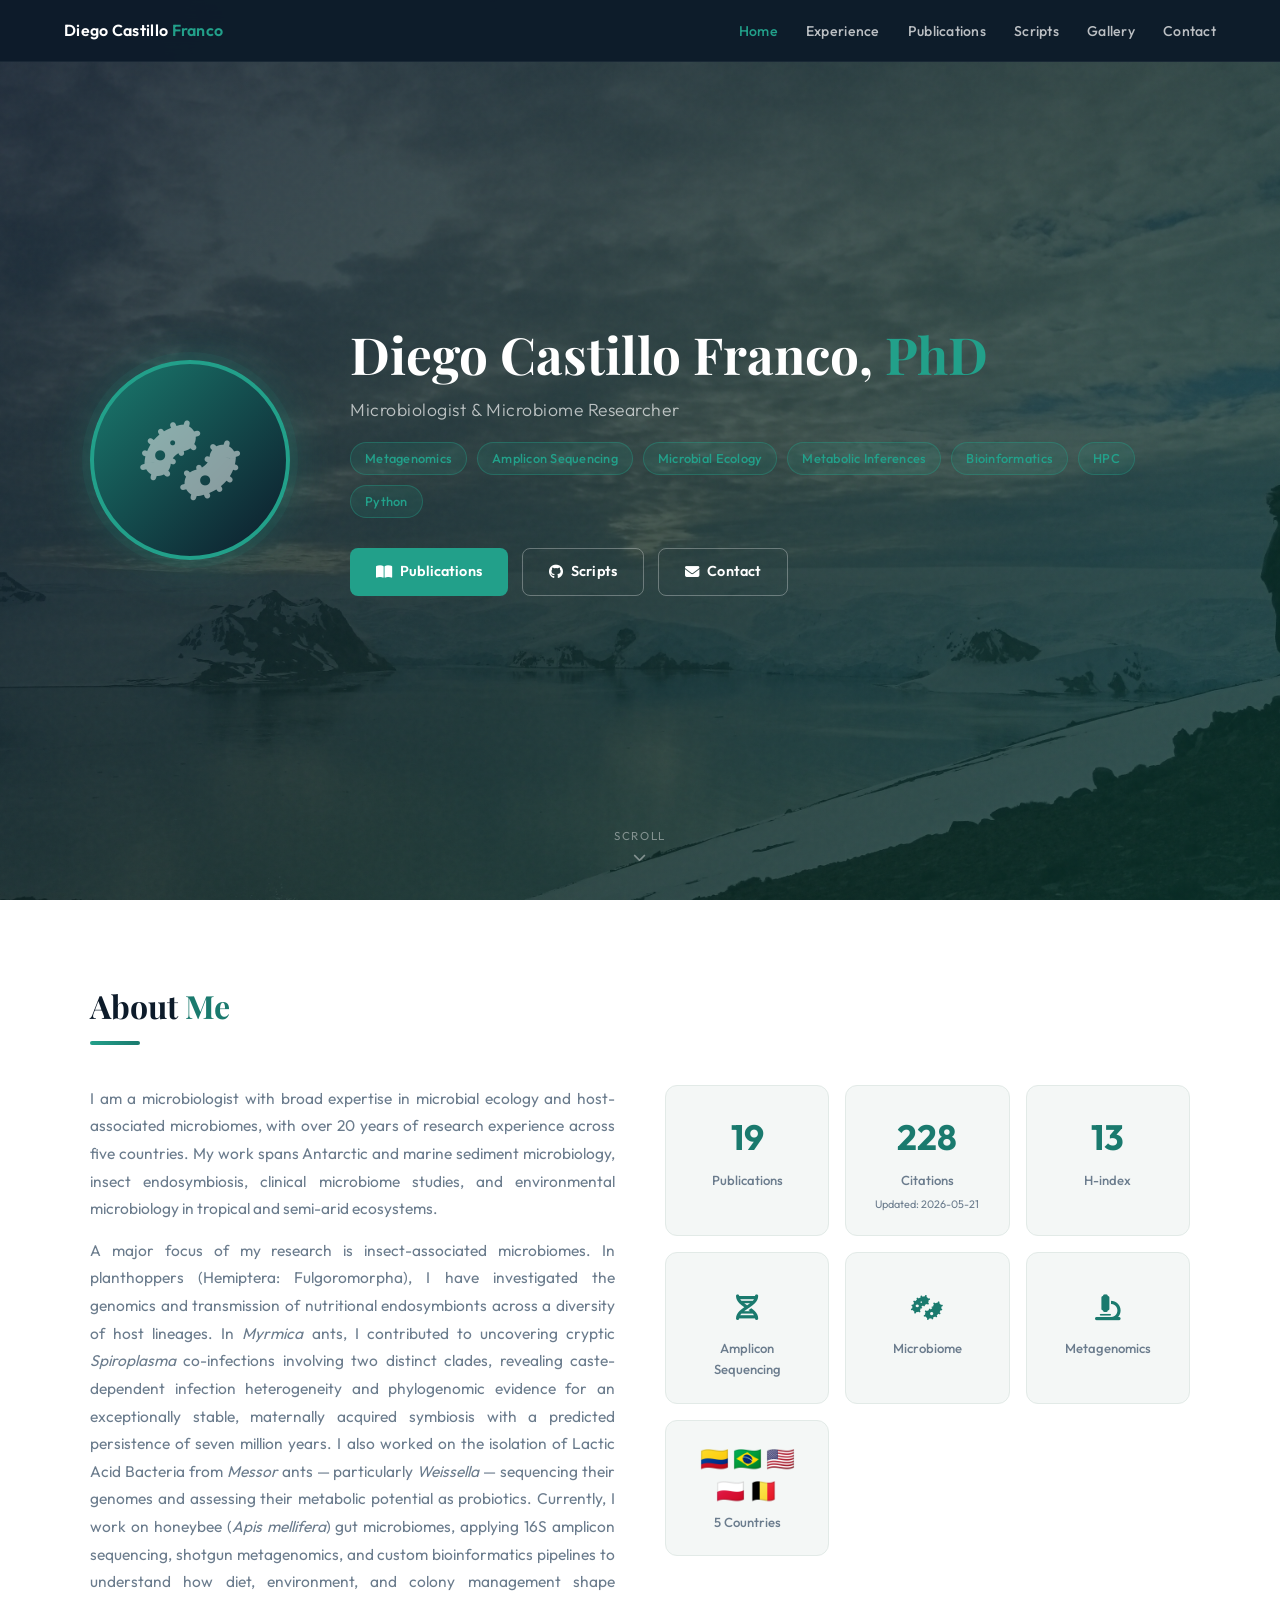
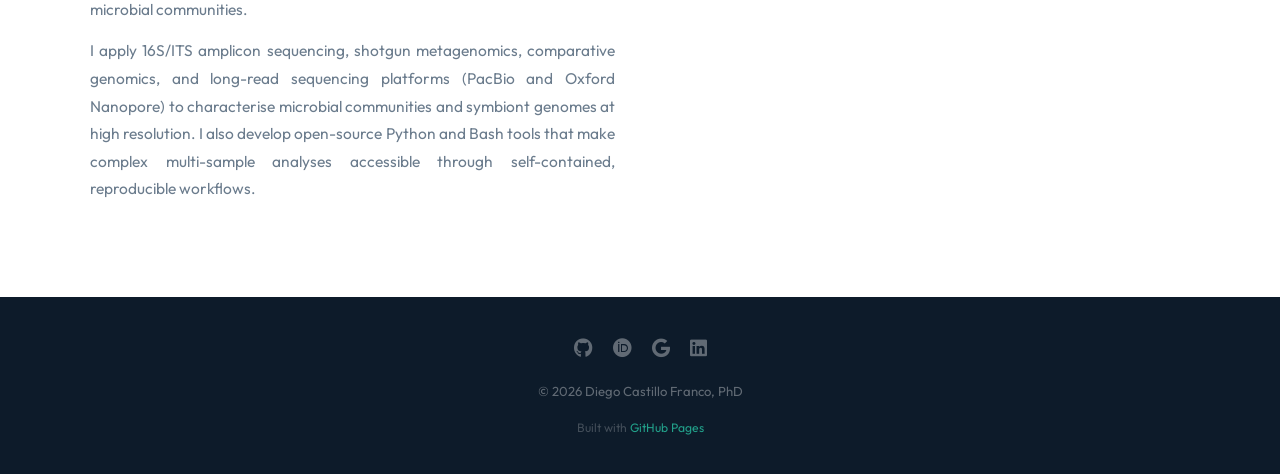
==== commit cc984020: "Revert "Implement split hero layout (Layout B)" This reverts commit 113d5cd8b608dcf1c8484b3cd9b5e013" ====
--- a/index.html
+++ b/index.html
@@ -28,49 +28,34 @@
 
 <!-- HERO -->
 <section id="hero">
-  <div class="hero-left">
-    <div class="hero-left-content">
-      <div class="hero-text">
-        <h1>Diego Castillo Franco, <span>PhD</span></h1>
-        <p class="hero-subtitle">Microbiologist &amp; Microbiome Researcher</p>
-        <div class="hero-tags">
-          <span class="tag">Metagenomics</span>
-          <span class="tag">Amplicon Sequencing</span>
-          <span class="tag">Microbial Ecology</span>
-          <span class="tag">Metabolic Inferences</span>
-          <span class="tag">Bioinformatics</span>
-          <span class="tag">HPC</span>
-          <span class="tag">Python</span>
-        </div>
-        <div class="hero-btns">
-          <a class="btn btn-primary" href="publications.html"><i class="fa-solid fa-book-open"></i> Publications</a>
-          <a class="btn btn-outline" href="scripts.html"><i class="fa-brands fa-github"></i> Scripts</a>
-          <a class="btn btn-outline" href="contact.html"><i class="fa-solid fa-envelope"></i> Contact</a>
-        </div>
-      </div>
-    </div>
-  </div>
-  <div class="hero-right">
+  <div class="hero-inner">
     <div class="hero-avatar">
       <img src="photo.jpg" alt="Diego Castillo Franco"
            onerror="this.style.display='none';this.parentElement.innerHTML='<i class=\'fa-solid fa-bacteria\'></i>'">
     </div>
-    <div class="hero-stats">
-      <div class="hstat">
-        <div class="num" id="stat-pubs">—</div>
-        <div class="lbl">Publications</div>
+    <div class="hero-text">
+      <h1>Diego Castillo Franco, <span>PhD</span></h1>
+      <p class="hero-subtitle">Microbiologist &amp; Microbiome Researcher</p>
+      <div class="hero-tags">
+        <span class="tag">Metagenomics</span>
+        <span class="tag">Amplicon Sequencing</span>
+        <span class="tag">Microbial Ecology</span>
+        <span class="tag">Metabolic Inferences</span>
+        <span class="tag">Bioinformatics</span>
+        <span class="tag">HPC</span>
+        <span class="tag">Python</span>
       </div>
-      <div class="hstat clickable" onclick="window.open('https://scholar.google.com/citations?user=CieheMcAAAAJ&hl=en','_blank')">
-        <div class="num" id="stat-cites">—</div>
-        <div class="lbl">Citations</div>
-        <div id="scholar-updated"></div>
-      </div>
-      <div class="hstat clickable" onclick="window.open('https://scholar.google.com/citations?user=CieheMcAAAAJ&hl=en','_blank')">
-        <div class="num" id="stat-hindex">—</div>
-        <div class="lbl">H-index</div>
+      <div class="hero-btns">
+        <a class="btn btn-primary" href="publications.html"><i class="fa-solid fa-book-open"></i> Publications</a>
+        <a class="btn btn-outline" href="scripts.html"><i class="fa-brands fa-github"></i> Scripts</a>
+        <a class="btn btn-outline" href="contact.html"><i class="fa-solid fa-envelope"></i> Contact</a>
       </div>
     </div>
   </div>
+  <a class="hero-scroll" href="#about">
+    <span>Scroll</span>
+    <i class="fa-solid fa-chevron-down"></i>
+  </a>
 </section>
 
 <!-- ABOUT -->
@@ -78,38 +63,71 @@
   <div class="section-inner">
     <h2 class="section-title">About <span>Me</span></h2>
     <div class="section-line"></div>
-    <div class="about-text">
-      <p>
-        I am a microbiologist with broad expertise in microbial ecology and
-        host-associated microbiomes, with over 20 years of research experience
-        across five countries. My work spans Antarctic and marine sediment
-        microbiology, insect endosymbiosis, clinical microbiome studies, and
-        environmental microbiology in tropical and semi-arid ecosystems.
-      </p>
-      <p>
-        A major focus of my research is insect-associated microbiomes. In
-        planthoppers (Hemiptera: Fulgoromorpha), I have investigated the genomics
-        and transmission of nutritional endosymbionts across a diversity of host
-        lineages. In <em>Myrmica</em> ants, I contributed to uncovering cryptic
-        <em>Spiroplasma</em> co-infections involving two distinct clades, revealing
-        caste-dependent infection heterogeneity and phylogenomic evidence for an
-        exceptionally stable, maternally acquired symbiosis with a predicted
-        persistence of seven million years. I also worked on the isolation of
-        Lactic Acid Bacteria from <em>Messor</em> ants — particularly
-        <em>Weissella</em> — sequencing their genomes and assessing their metabolic
-        potential as probiotics. Currently, I work on honeybee
-        (<em>Apis mellifera</em>) gut microbiomes, applying 16S amplicon sequencing,
-        shotgun metagenomics, and custom bioinformatics pipelines to understand
-        how diet, environment, and colony management shape microbial communities.
-      </p>
-      <p>
-        I apply 16S/ITS amplicon sequencing, shotgun metagenomics, comparative
-        genomics, and long-read sequencing platforms (PacBio and Oxford Nanopore)
-        to characterise microbial communities and symbiont genomes at high
-        resolution. I also develop open-source Python and Bash tools that make
-        complex multi-sample analyses accessible through self-contained,
-        reproducible workflows.
-      </p>
+    <div class="about-grid">
+      <div class="about-text">
+        <p>
+          I am a microbiologist with broad expertise in microbial ecology and
+          host-associated microbiomes, with over 20 years of research experience
+          across five countries. My work spans Antarctic and marine sediment
+          microbiology, insect endosymbiosis, clinical microbiome studies, and
+          environmental microbiology in tropical and semi-arid ecosystems.
+        </p>
+        <p>
+          A major focus of my research is insect-associated microbiomes. In
+          planthoppers (Hemiptera: Fulgoromorpha), I have investigated the genomics
+          and transmission of nutritional endosymbionts across a diversity of host
+          lineages. In <em>Myrmica</em> ants, I contributed to uncovering cryptic
+          <em>Spiroplasma</em> co-infections involving two distinct clades, revealing
+          caste-dependent infection heterogeneity and phylogenomic evidence for an
+          exceptionally stable, maternally acquired symbiosis with a predicted
+          persistence of seven million years. I also worked on the isolation of
+          Lactic Acid Bacteria from <em>Messor</em> ants — particularly
+          <em>Weissella</em> — sequencing their genomes and assessing their metabolic
+          potential as probiotics. Currently, I work on honeybee
+          (<em>Apis mellifera</em>) gut microbiomes, applying 16S amplicon sequencing,
+          shotgun metagenomics, and custom bioinformatics pipelines to understand
+          how diet, environment, and colony management shape microbial communities.
+        </p>
+        <p>
+          I apply 16S/ITS amplicon sequencing, shotgun metagenomics, comparative
+          genomics, and long-read sequencing platforms (PacBio and Oxford Nanopore)
+          to characterise microbial communities and symbiont genomes at high
+          resolution. I also develop open-source Python and Bash tools that make
+          complex multi-sample analyses accessible through self-contained,
+          reproducible workflows.
+        </p>
+      </div>
+      <div class="about-stats">
+        <div class="stat-card">
+          <div class="num" id="stat-pubs">—</div>
+          <div class="lbl">Publications</div>
+        </div>
+        <div class="stat-card" style="cursor:pointer" onclick="window.open('https://scholar.google.com/citations?user=CieheMcAAAAJ&hl=en','_blank')">
+          <div class="num" id="stat-cites">—</div>
+          <div class="lbl">Citations</div>
+          <div id="scholar-updated" style="font-size:.68rem;color:var(--muted);margin-top:4px"></div>
+        </div>
+        <div class="stat-card" style="cursor:pointer" onclick="window.open('https://scholar.google.com/citations?user=CieheMcAAAAJ&hl=en','_blank')">
+          <div class="num" id="stat-hindex">—</div>
+          <div class="lbl">H-index</div>
+        </div>
+        <div class="stat-card">
+          <div class="num"><i class="fa-solid fa-dna" style="font-size:1.6rem;color:var(--teal)"></i></div>
+          <div class="lbl">Amplicon Sequencing</div>
+        </div>
+        <div class="stat-card">
+          <div class="num"><i class="fa-solid fa-bacteria" style="font-size:1.6rem;color:var(--teal)"></i></div>
+          <div class="lbl">Microbiome</div>
+        </div>
+        <div class="stat-card">
+          <div class="num"><i class="fa-solid fa-microscope" style="font-size:1.6rem;color:var(--teal)"></i></div>
+          <div class="lbl">Metagenomics</div>
+        </div>
+        <div class="stat-card">
+          <div class="num" style="font-size:1.45rem;line-height:1.4">🇨🇴 🇧🇷 🇺🇸 🇵🇱 🇧🇪</div>
+          <div class="lbl">5 Countries</div>
+        </div>
+      </div>
     </div>
   </div>
 </section>
--- a/style.css
+++ b/style.css
@@ -67,88 +67,56 @@
 .hamburger.open span:nth-child(2) { opacity: 0; transform: scaleX(0); }
 .hamburger.open span:nth-child(3) { transform: translateY(-7px) rotate(-45deg); }
 
-/* ── HERO (split layout) ── */
+/* ── HERO ── */
 #hero {
   min-height: 100vh;
-  display: grid;
-  grid-template-columns: 1fr 1fr;
-  position: relative;
-  overflow: hidden;
-}
-
-.hero-left {
-  background: var(--navy);
-  display: flex;
-  align-items: center;
-  padding: 100px 8% 80px;
-  position: relative;
-}
-.hero-left::after {
+  background: url("antartica/DSC_0459.JPG") center center / cover no-repeat;
+  display: flex; align-items: center;
+  padding: 100px 5% 80px;
+  position: relative; overflow: hidden;
+}
+#hero::before {
+  content: "";
+  position: absolute; inset: 0;
+  background: linear-gradient(135deg,
+    rgba(13,27,42,0.87) 0%,
+    rgba(14,42,37,0.76) 55%,
+    rgba(10,61,53,0.68) 100%);
+}
+#hero::after {
   content: "";
   position: absolute; inset: 0;
   background-image: url("data:image/svg+xml,%3Csvg viewBox='0 0 200 200' xmlns='http://www.w3.org/2000/svg'%3E%3Cfilter id='n'%3E%3CfeTurbulence type='fractalNoise' baseFrequency='0.75' numOctaves='4' stitchTiles='stitch'/%3E%3C/filter%3E%3Crect width='100%25' height='100%25' filter='url(%23n)'/%3E%3C/svg%3E");
   opacity: 0.03;
   pointer-events: none;
 }
-.hero-left-content { position: relative; z-index: 1; }
-
-.hero-right {
-  background: linear-gradient(150deg, #e8f4f1 0%, #c8e8e0 60%, #b4ddd5 100%);
-  display: flex;
-  flex-direction: column;
-  align-items: center;
-  justify-content: center;
-  gap: 32px;
-  padding: 100px 8% 80px;
-}
-
+.hero-inner {
+  max-width: 1100px; margin: 0 auto;
+  display: flex; align-items: center; gap: 60px;
+  position: relative; z-index: 1;
+}
 .hero-avatar {
-  width: 170px; height: 170px;
+  width: 200px; height: 200px; flex-shrink: 0;
   border-radius: 50%;
   border: 4px solid var(--teal2);
   background: linear-gradient(135deg, var(--teal) 0%, var(--navy) 100%);
   display: flex; align-items: center; justify-content: center;
-  font-size: 4rem; color: rgba(255,255,255,.5);
-  box-shadow: 0 0 0 10px rgba(34,160,138,.12), 0 12px 40px rgba(26,122,110,.3);
+  font-size: 5rem; color: rgba(255,255,255,.5);
+  box-shadow: 0 0 50px rgba(34,160,138,.28), 0 0 0 8px rgba(34,160,138,.08);
   overflow: hidden;
 }
 .hero-avatar img { width: 100%; height: 100%; object-fit: cover; border-radius: 50%; }
-
-.hero-stats {
-  display: flex;
-  background: rgba(255,255,255,.78);
-  border-radius: 14px;
-  overflow: hidden;
-  backdrop-filter: blur(8px);
-  border: 1px solid rgba(255,255,255,.95);
-  box-shadow: 0 8px 32px rgba(0,0,0,.1);
-}
-.hstat {
-  padding: 16px 22px;
-  text-align: center;
-  border-right: 1px solid rgba(0,0,0,.07);
-}
-.hstat:last-child { border-right: none; }
-.hstat.clickable { cursor: pointer; transition: background .2s; }
-.hstat.clickable:hover { background: rgba(34,160,138,.07); }
-.hstat .num { font-size: 1.55rem; font-weight: 700; color: var(--navy); line-height: 1; }
-.hstat .lbl {
-  font-size: .68rem; color: var(--muted); margin-top: 5px;
-  font-weight: 500; text-transform: uppercase; letter-spacing: .05em;
-}
-#scholar-updated { font-size: .6rem; color: var(--muted); margin-top: 3px; }
-
 .hero-text h1 {
   font-family: 'Playfair Display', serif;
-  font-size: clamp(1.9rem, 3.2vw, 2.8rem);
+  font-size: clamp(2rem, 4vw, 3.2rem);
   color: var(--white); line-height: 1.2;
 }
 .hero-text h1 span { color: var(--teal2); }
 .hero-subtitle {
   margin-top: 10px;
-  font-size: 1rem; color: rgba(255,255,255,.65); font-weight: 300; letter-spacing: .03em;
-}
-.hero-tags { margin-top: 20px; display: flex; flex-wrap: wrap; gap: 10px; }
+  font-size: 1.1rem; color: rgba(255,255,255,.68); font-weight: 300; letter-spacing: .03em;
+}
+.hero-tags { margin-top: 18px; display: flex; flex-wrap: wrap; gap: 10px; }
 .tag {
   background: rgba(34,160,138,.13);
   border: 1px solid rgba(34,160,138,.38);
@@ -170,6 +138,23 @@
 .btn-outline { background: transparent; color: var(--white); border: 1px solid rgba(255,255,255,.3); }
 .btn-outline:hover { border-color: var(--teal2); color: var(--teal2); transform: translateY(-2px); }
 
+/* Hero scroll indicator */
+.hero-scroll {
+  position: absolute;
+  bottom: 36px; left: 50%;
+  transform: translateX(-50%);
+  display: flex; flex-direction: column; align-items: center; gap: 6px;
+  color: rgba(255,255,255,.42);
+  font-size: .72rem; letter-spacing: .14em; text-transform: uppercase;
+  animation: heroScrollBounce 2.4s ease-in-out infinite;
+  z-index: 1; text-decoration: none;
+}
+.hero-scroll i { font-size: .82rem; }
+@keyframes heroScrollBounce {
+  0%, 100% { transform: translateX(-50%) translateY(0);  opacity: .45; }
+  50%       { transform: translateX(-50%) translateY(8px); opacity: .85; }
+}
+
 /* ── SECTIONS ── */
 section { padding: 80px 5%; }
 section.page-top { padding-top: 142px; }
@@ -200,11 +185,31 @@
 
 /* ── ABOUT ── */
 #about { background: var(--white); }
-.about-text { max-width: 800px; }
+.about-grid {
+  display: grid; grid-template-columns: 1fr 1fr; gap: 50px;
+  align-items: start;
+}
 .about-text p {
   color: var(--muted); margin-bottom: 14px; font-size: .97rem;
   text-align: justify; line-height: 1.78;
 }
+.about-stats {
+  display: grid; grid-template-columns: repeat(auto-fill, minmax(120px, 1fr)); gap: 16px;
+}
+.stat-card {
+  background: var(--light);
+  border-radius: 12px; padding: 22px;
+  text-align: center;
+  border: 1px solid var(--border);
+  transition: box-shadow .22s, transform .22s, border-color .22s;
+}
+.stat-card:hover {
+  box-shadow: 0 6px 22px rgba(0,0,0,.08);
+  transform: translateY(-3px);
+  border-color: rgba(34,160,138,.38);
+}
+.stat-card .num { font-size: 2.2rem; font-weight: 700; color: var(--teal); }
+.stat-card .lbl { font-size: .82rem; color: var(--muted); margin-top: 4px; font-weight: 500; }
 
 /* ── TIMELINE ── */
 #experience { background: var(--white); }
@@ -529,12 +534,9 @@
   .nav-links a:hover, .nav-links a.active { background: rgba(34,160,138,.1); }
 
   /* Hero */
-  #hero { grid-template-columns: 1fr; }
-  .hero-left { padding: 100px 6% 50px; }
-  .hero-left-content { width: 100%; text-align: center; }
-  .hero-text h1, .hero-subtitle { text-align: center; }
-  .hero-right { padding: 40px 6% 60px; }
+  .hero-inner  { flex-direction: column; text-align: center; gap: 30px; }
   .hero-tags, .hero-btns { justify-content: center; }
+  .hero-scroll { display: none; }
 
   /* Sections */
   .about-grid, .contact-grid { grid-template-columns: 1fr; }
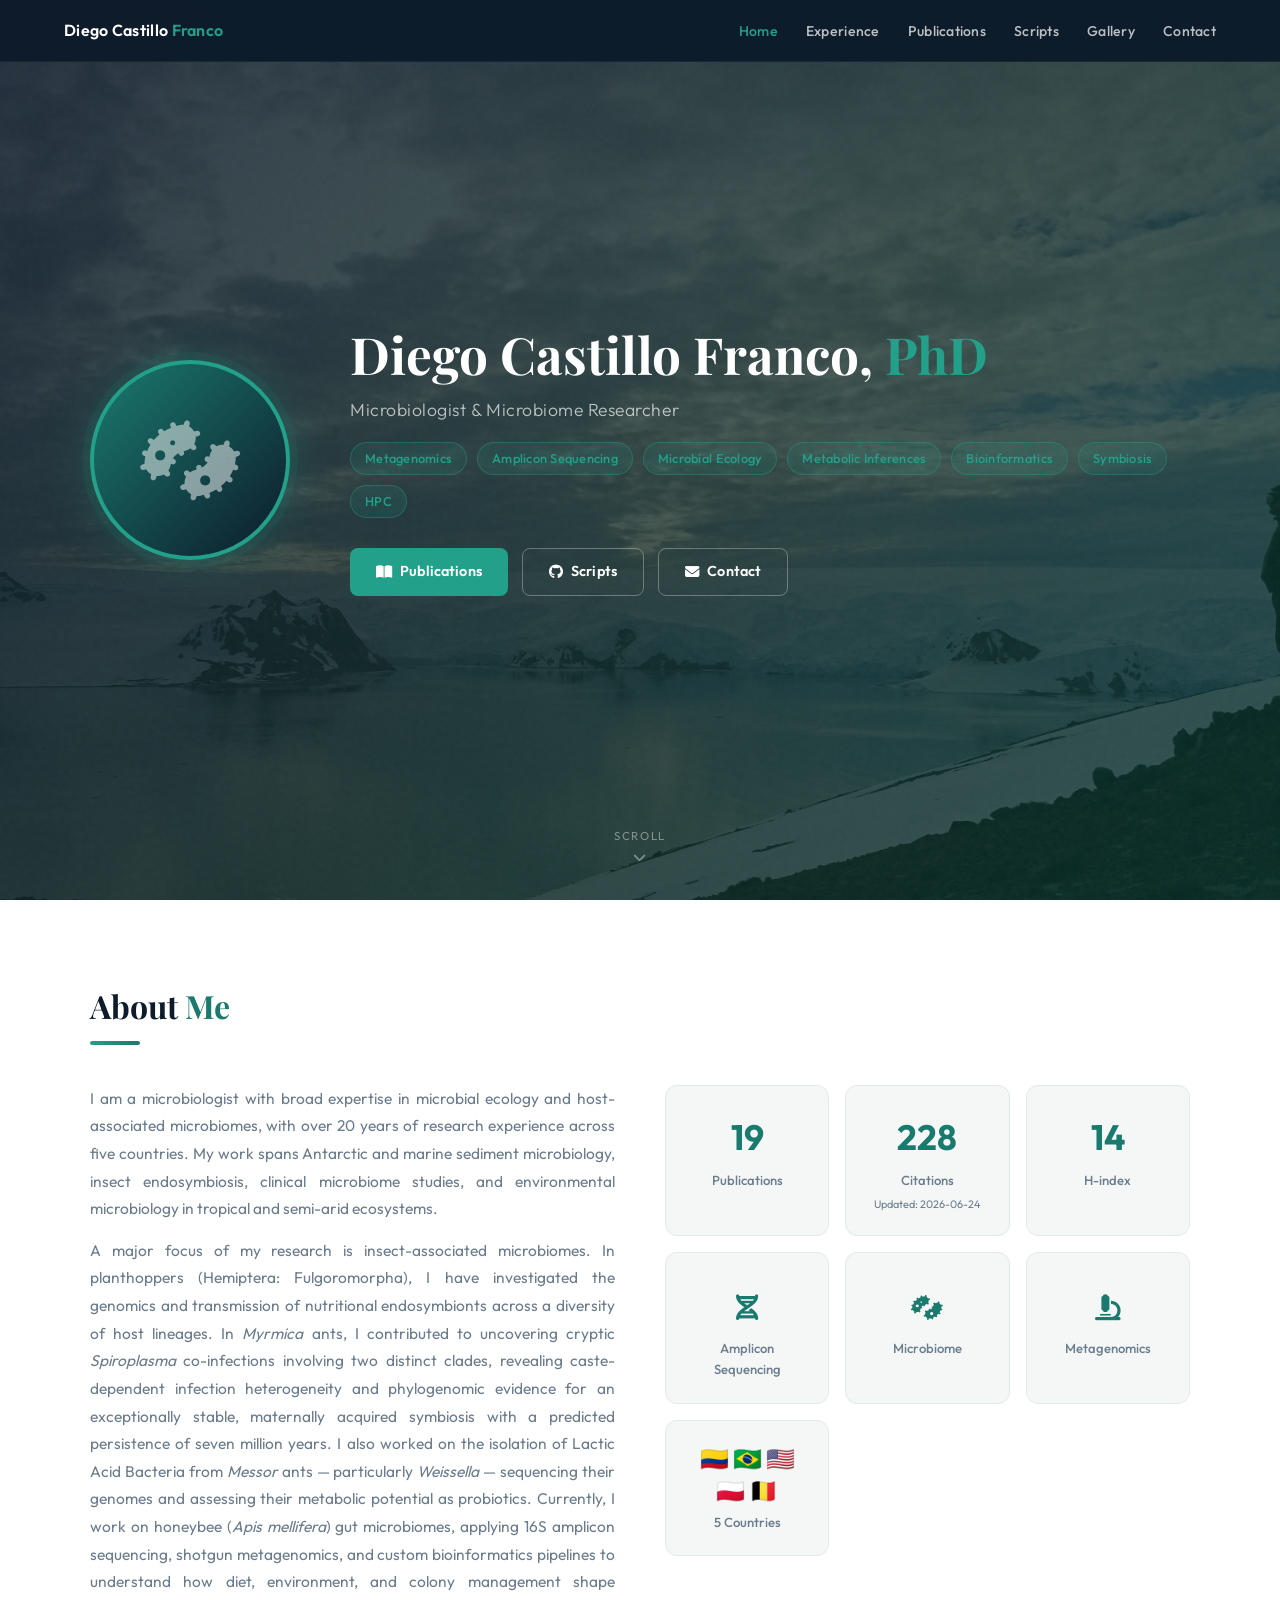
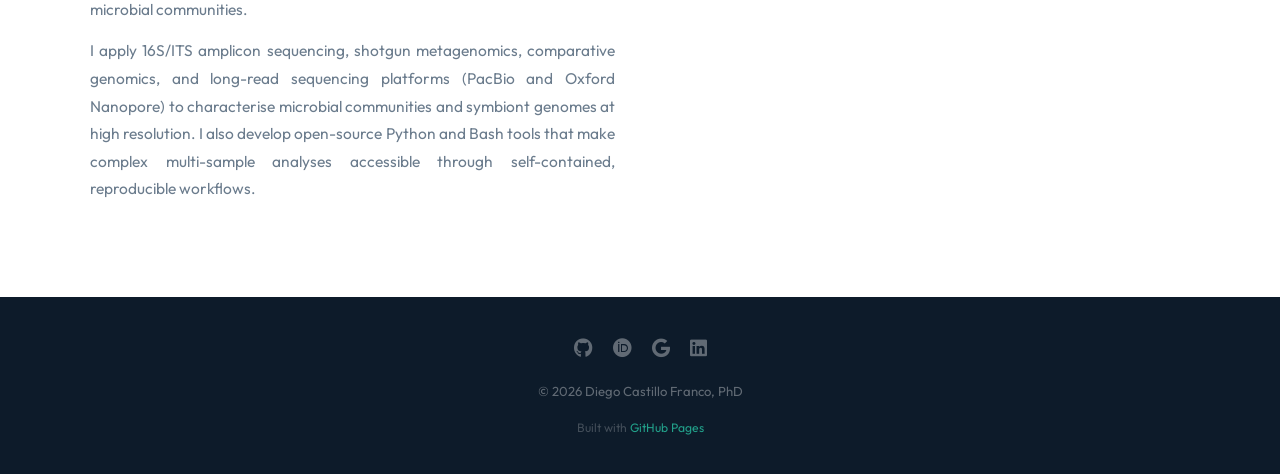
==== commit f08d88ba: "Replace Python tag with Symbiosis in hero section Co-Authored-By: Claude Sonnet 4.6 <noreply@anthrop" ====
--- a/index.html
+++ b/index.html
@@ -42,8 +42,8 @@
         <span class="tag">Microbial Ecology</span>
         <span class="tag">Metabolic Inferences</span>
         <span class="tag">Bioinformatics</span>
+        <span class="tag">Symbiosis</span>
         <span class="tag">HPC</span>
-        <span class="tag">Python</span>
       </div>
       <div class="hero-btns">
         <a class="btn btn-primary" href="publications.html"><i class="fa-solid fa-book-open"></i> Publications</a>
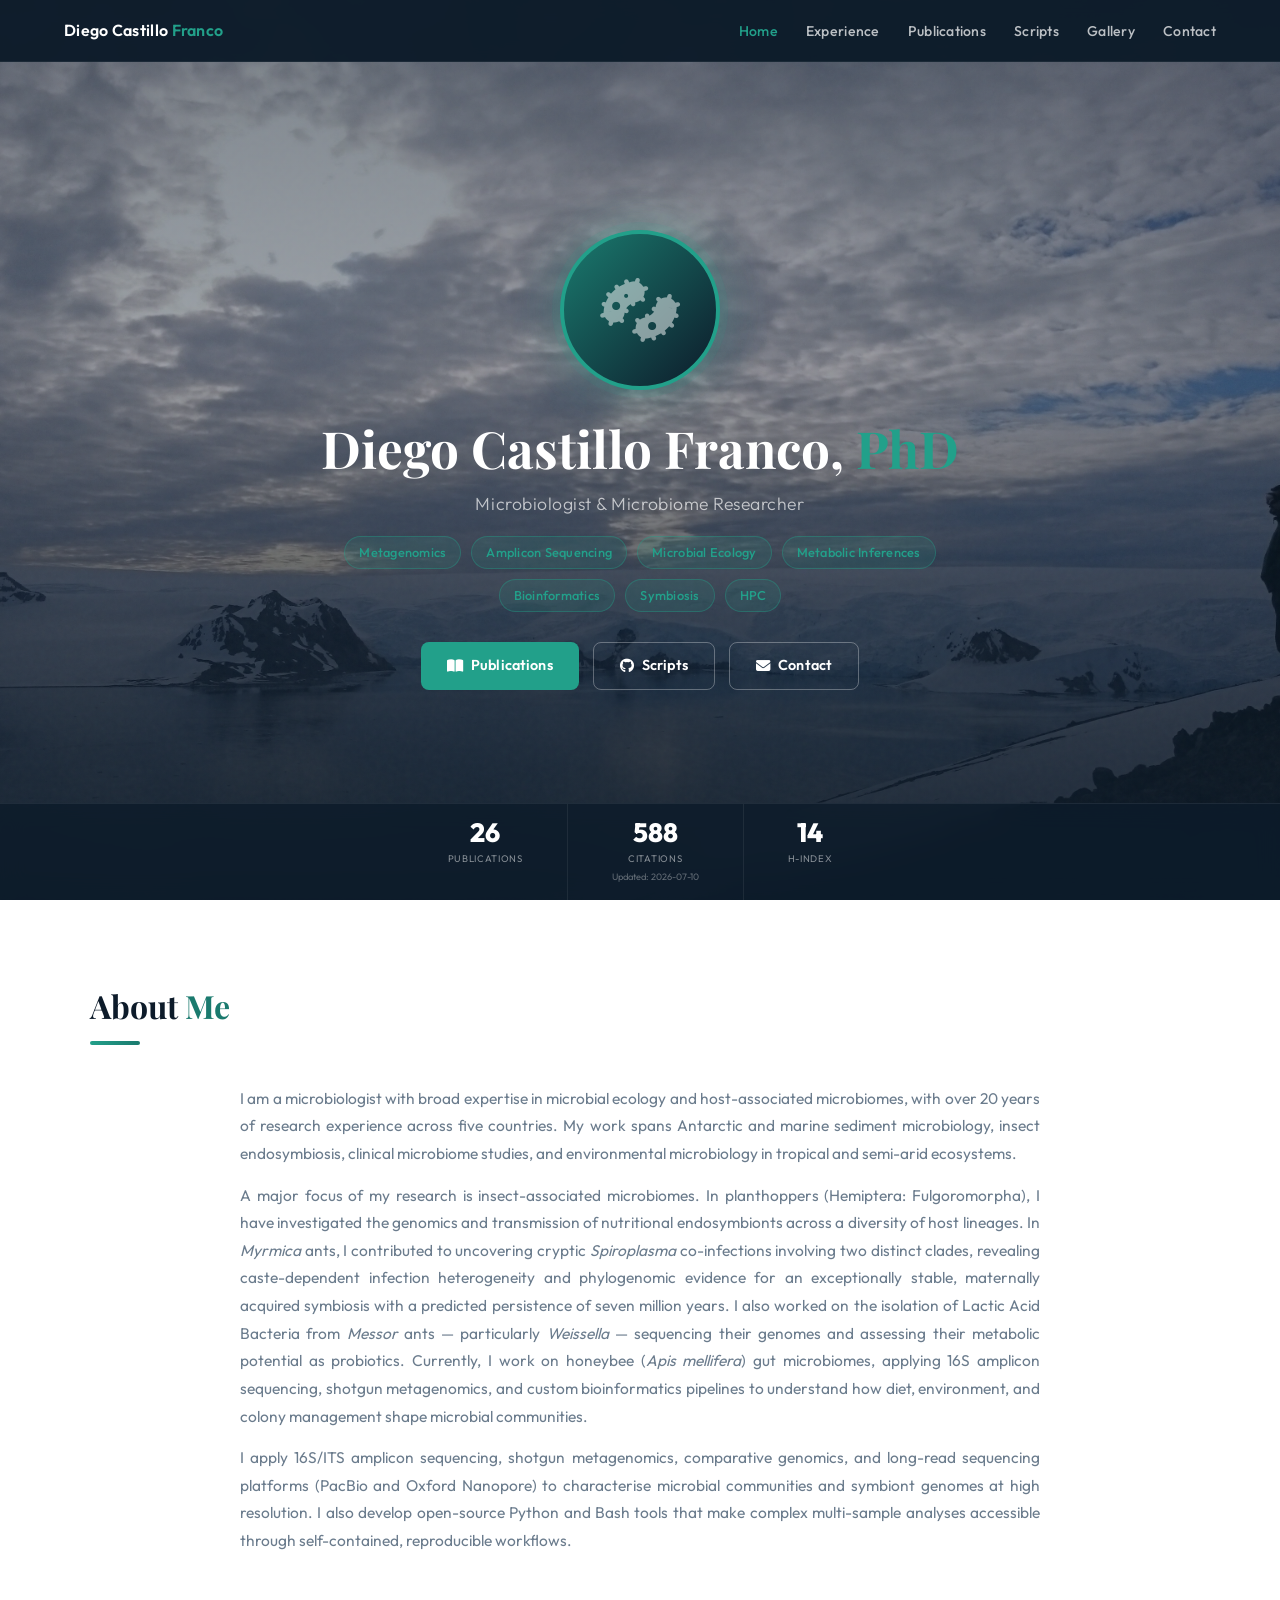
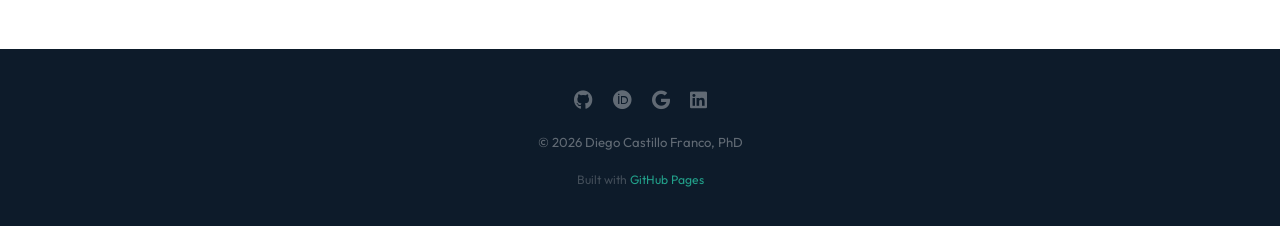
==== commit 8540a0ae: "Implement Layout G: centered cinematic hero with bottom stats bar Full-viewport Antarctic photo back" ====
--- a/index.html
+++ b/index.html
@@ -52,10 +52,21 @@
       </div>
     </div>
   </div>
-  <a class="hero-scroll" href="#about">
-    <span>Scroll</span>
-    <i class="fa-solid fa-chevron-down"></i>
-  </a>
+  <div class="hero-stats-bar">
+    <div class="hstat">
+      <div class="num" id="stat-pubs">—</div>
+      <div class="lbl">Publications</div>
+    </div>
+    <div class="hstat clickable" onclick="window.open('https://scholar.google.com/citations?user=CieheMcAAAAJ&hl=en','_blank')">
+      <div class="num" id="stat-cites">—</div>
+      <div class="lbl">Citations</div>
+      <div id="scholar-updated"></div>
+    </div>
+    <div class="hstat clickable" onclick="window.open('https://scholar.google.com/citations?user=CieheMcAAAAJ&hl=en','_blank')">
+      <div class="num" id="stat-hindex">—</div>
+      <div class="lbl">H-index</div>
+    </div>
+  </div>
 </section>
 
 <!-- ABOUT -->
@@ -63,71 +74,38 @@
   <div class="section-inner">
     <h2 class="section-title">About <span>Me</span></h2>
     <div class="section-line"></div>
-    <div class="about-grid">
-      <div class="about-text">
-        <p>
-          I am a microbiologist with broad expertise in microbial ecology and
-          host-associated microbiomes, with over 20 years of research experience
-          across five countries. My work spans Antarctic and marine sediment
-          microbiology, insect endosymbiosis, clinical microbiome studies, and
-          environmental microbiology in tropical and semi-arid ecosystems.
-        </p>
-        <p>
-          A major focus of my research is insect-associated microbiomes. In
-          planthoppers (Hemiptera: Fulgoromorpha), I have investigated the genomics
-          and transmission of nutritional endosymbionts across a diversity of host
-          lineages. In <em>Myrmica</em> ants, I contributed to uncovering cryptic
-          <em>Spiroplasma</em> co-infections involving two distinct clades, revealing
-          caste-dependent infection heterogeneity and phylogenomic evidence for an
-          exceptionally stable, maternally acquired symbiosis with a predicted
-          persistence of seven million years. I also worked on the isolation of
-          Lactic Acid Bacteria from <em>Messor</em> ants — particularly
-          <em>Weissella</em> — sequencing their genomes and assessing their metabolic
-          potential as probiotics. Currently, I work on honeybee
-          (<em>Apis mellifera</em>) gut microbiomes, applying 16S amplicon sequencing,
-          shotgun metagenomics, and custom bioinformatics pipelines to understand
-          how diet, environment, and colony management shape microbial communities.
-        </p>
-        <p>
-          I apply 16S/ITS amplicon sequencing, shotgun metagenomics, comparative
-          genomics, and long-read sequencing platforms (PacBio and Oxford Nanopore)
-          to characterise microbial communities and symbiont genomes at high
-          resolution. I also develop open-source Python and Bash tools that make
-          complex multi-sample analyses accessible through self-contained,
-          reproducible workflows.
-        </p>
-      </div>
-      <div class="about-stats">
-        <div class="stat-card">
-          <div class="num" id="stat-pubs">—</div>
-          <div class="lbl">Publications</div>
-        </div>
-        <div class="stat-card" style="cursor:pointer" onclick="window.open('https://scholar.google.com/citations?user=CieheMcAAAAJ&hl=en','_blank')">
-          <div class="num" id="stat-cites">—</div>
-          <div class="lbl">Citations</div>
-          <div id="scholar-updated" style="font-size:.68rem;color:var(--muted);margin-top:4px"></div>
-        </div>
-        <div class="stat-card" style="cursor:pointer" onclick="window.open('https://scholar.google.com/citations?user=CieheMcAAAAJ&hl=en','_blank')">
-          <div class="num" id="stat-hindex">—</div>
-          <div class="lbl">H-index</div>
-        </div>
-        <div class="stat-card">
-          <div class="num"><i class="fa-solid fa-dna" style="font-size:1.6rem;color:var(--teal)"></i></div>
-          <div class="lbl">Amplicon Sequencing</div>
-        </div>
-        <div class="stat-card">
-          <div class="num"><i class="fa-solid fa-bacteria" style="font-size:1.6rem;color:var(--teal)"></i></div>
-          <div class="lbl">Microbiome</div>
-        </div>
-        <div class="stat-card">
-          <div class="num"><i class="fa-solid fa-microscope" style="font-size:1.6rem;color:var(--teal)"></i></div>
-          <div class="lbl">Metagenomics</div>
-        </div>
-        <div class="stat-card">
-          <div class="num" style="font-size:1.45rem;line-height:1.4">🇨🇴 🇧🇷 🇺🇸 🇵🇱 🇧🇪</div>
-          <div class="lbl">5 Countries</div>
-        </div>
-      </div>
+    <div class="about-text">
+      <p>
+        I am a microbiologist with broad expertise in microbial ecology and
+        host-associated microbiomes, with over 20 years of research experience
+        across five countries. My work spans Antarctic and marine sediment
+        microbiology, insect endosymbiosis, clinical microbiome studies, and
+        environmental microbiology in tropical and semi-arid ecosystems.
+      </p>
+      <p>
+        A major focus of my research is insect-associated microbiomes. In
+        planthoppers (Hemiptera: Fulgoromorpha), I have investigated the genomics
+        and transmission of nutritional endosymbionts across a diversity of host
+        lineages. In <em>Myrmica</em> ants, I contributed to uncovering cryptic
+        <em>Spiroplasma</em> co-infections involving two distinct clades, revealing
+        caste-dependent infection heterogeneity and phylogenomic evidence for an
+        exceptionally stable, maternally acquired symbiosis with a predicted
+        persistence of seven million years. I also worked on the isolation of
+        Lactic Acid Bacteria from <em>Messor</em> ants — particularly
+        <em>Weissella</em> — sequencing their genomes and assessing their metabolic
+        potential as probiotics. Currently, I work on honeybee
+        (<em>Apis mellifera</em>) gut microbiomes, applying 16S amplicon sequencing,
+        shotgun metagenomics, and custom bioinformatics pipelines to understand
+        how diet, environment, and colony management shape microbial communities.
+      </p>
+      <p>
+        I apply 16S/ITS amplicon sequencing, shotgun metagenomics, comparative
+        genomics, and long-read sequencing platforms (PacBio and Oxford Nanopore)
+        to characterise microbial communities and symbiont genomes at high
+        resolution. I also develop open-source Python and Bash tools that make
+        complex multi-sample analyses accessible through self-contained,
+        reproducible workflows.
+      </p>
     </div>
   </div>
 </section>
--- a/style.css
+++ b/style.css
@@ -78,10 +78,13 @@
 #hero::before {
   content: "";
   position: absolute; inset: 0;
-  background: linear-gradient(135deg,
-    rgba(13,27,42,0.87) 0%,
-    rgba(14,42,37,0.76) 55%,
-    rgba(10,61,53,0.68) 100%);
+  background: linear-gradient(
+    180deg,
+    rgba(13,27,42,0.55) 0%,
+    rgba(13,27,42,0.40) 40%,
+    rgba(13,27,42,0.75) 80%,
+    rgba(13,27,42,0.95) 100%
+  );
 }
 #hero::after {
   content: "";
@@ -91,19 +94,21 @@
   pointer-events: none;
 }
 .hero-inner {
-  max-width: 1100px; margin: 0 auto;
-  display: flex; align-items: center; gap: 60px;
+  max-width: 700px; margin: 0 auto;
+  display: flex; flex-direction: column; align-items: center;
+  text-align: center;
   position: relative; z-index: 1;
 }
 .hero-avatar {
-  width: 200px; height: 200px; flex-shrink: 0;
+  width: 160px; height: 160px;
   border-radius: 50%;
   border: 4px solid var(--teal2);
   background: linear-gradient(135deg, var(--teal) 0%, var(--navy) 100%);
   display: flex; align-items: center; justify-content: center;
-  font-size: 5rem; color: rgba(255,255,255,.5);
+  font-size: 4rem; color: rgba(255,255,255,.5);
   box-shadow: 0 0 50px rgba(34,160,138,.28), 0 0 0 8px rgba(34,160,138,.08);
   overflow: hidden;
+  margin-bottom: 28px;
 }
 .hero-avatar img { width: 100%; height: 100%; object-fit: cover; border-radius: 50%; }
 .hero-text h1 {
@@ -116,7 +121,7 @@
   margin-top: 10px;
   font-size: 1.1rem; color: rgba(255,255,255,.68); font-weight: 300; letter-spacing: .03em;
 }
-.hero-tags { margin-top: 18px; display: flex; flex-wrap: wrap; gap: 10px; }
+.hero-tags { margin-top: 18px; display: flex; flex-wrap: wrap; gap: 10px; justify-content: center; }
 .tag {
   background: rgba(34,160,138,.13);
   border: 1px solid rgba(34,160,138,.38);
@@ -126,7 +131,25 @@
   transition: background .2s, border-color .2s;
 }
 .tag:hover { background: rgba(34,160,138,.22); border-color: rgba(34,160,138,.6); }
-.hero-btns { margin-top: 30px; display: flex; gap: 14px; flex-wrap: wrap; }
+.hero-btns { margin-top: 30px; display: flex; gap: 14px; flex-wrap: wrap; justify-content: center; }
+
+/* Hero stats bar */
+.hero-stats-bar {
+  position: absolute; bottom: 0; left: 0; right: 0; z-index: 2;
+  background: rgba(13,27,42,0.82); backdrop-filter: blur(12px);
+  border-top: 1px solid rgba(255,255,255,.07);
+  display: flex; justify-content: center;
+}
+.hstat {
+  padding: 16px 44px; text-align: center;
+  border-right: 1px solid rgba(255,255,255,.07);
+}
+.hstat:last-child { border-right: none; }
+.hstat.clickable { cursor: pointer; transition: background .2s; }
+.hstat.clickable:hover { background: rgba(34,160,138,.08); }
+.hstat .num { font-size: 1.65rem; font-weight: 800; color: var(--white); line-height: 1; }
+.hstat .lbl { font-size: .6rem; color: rgba(255,255,255,.5); text-transform: uppercase; letter-spacing: .07em; margin-top: 4px; }
+#scholar-updated { font-size: .58rem; color: rgba(255,255,255,.35); margin-top: 2px; }
 .btn {
   padding: 11px 26px; border-radius: 8px;
   font-size: .9rem; font-weight: 600; letter-spacing: .01em;
@@ -185,31 +208,11 @@
 
 /* ── ABOUT ── */
 #about { background: var(--white); }
-.about-grid {
-  display: grid; grid-template-columns: 1fr 1fr; gap: 50px;
-  align-items: start;
-}
+.about-text { max-width: 800px; margin: 0 auto; }
 .about-text p {
   color: var(--muted); margin-bottom: 14px; font-size: .97rem;
   text-align: justify; line-height: 1.78;
 }
-.about-stats {
-  display: grid; grid-template-columns: repeat(auto-fill, minmax(120px, 1fr)); gap: 16px;
-}
-.stat-card {
-  background: var(--light);
-  border-radius: 12px; padding: 22px;
-  text-align: center;
-  border: 1px solid var(--border);
-  transition: box-shadow .22s, transform .22s, border-color .22s;
-}
-.stat-card:hover {
-  box-shadow: 0 6px 22px rgba(0,0,0,.08);
-  transform: translateY(-3px);
-  border-color: rgba(34,160,138,.38);
-}
-.stat-card .num { font-size: 2.2rem; font-weight: 700; color: var(--teal); }
-.stat-card .lbl { font-size: .82rem; color: var(--muted); margin-top: 4px; font-weight: 500; }
 
 /* ── TIMELINE ── */
 #experience { background: var(--white); }
@@ -534,12 +537,12 @@
   .nav-links a:hover, .nav-links a.active { background: rgba(34,160,138,.1); }
 
   /* Hero */
-  .hero-inner  { flex-direction: column; text-align: center; gap: 30px; }
-  .hero-tags, .hero-btns { justify-content: center; }
-  .hero-scroll { display: none; }
+  .hero-inner { gap: 20px; }
+  .hstat { padding: 12px 18px; }
+  .hstat .num { font-size: 1.3rem; }
 
   /* Sections */
-  .about-grid, .contact-grid { grid-template-columns: 1fr; }
+  .contact-grid { grid-template-columns: 1fr; }
   .about-text p { font-size: 1rem; }
   .pub-card-top { flex-direction: column; }
 
